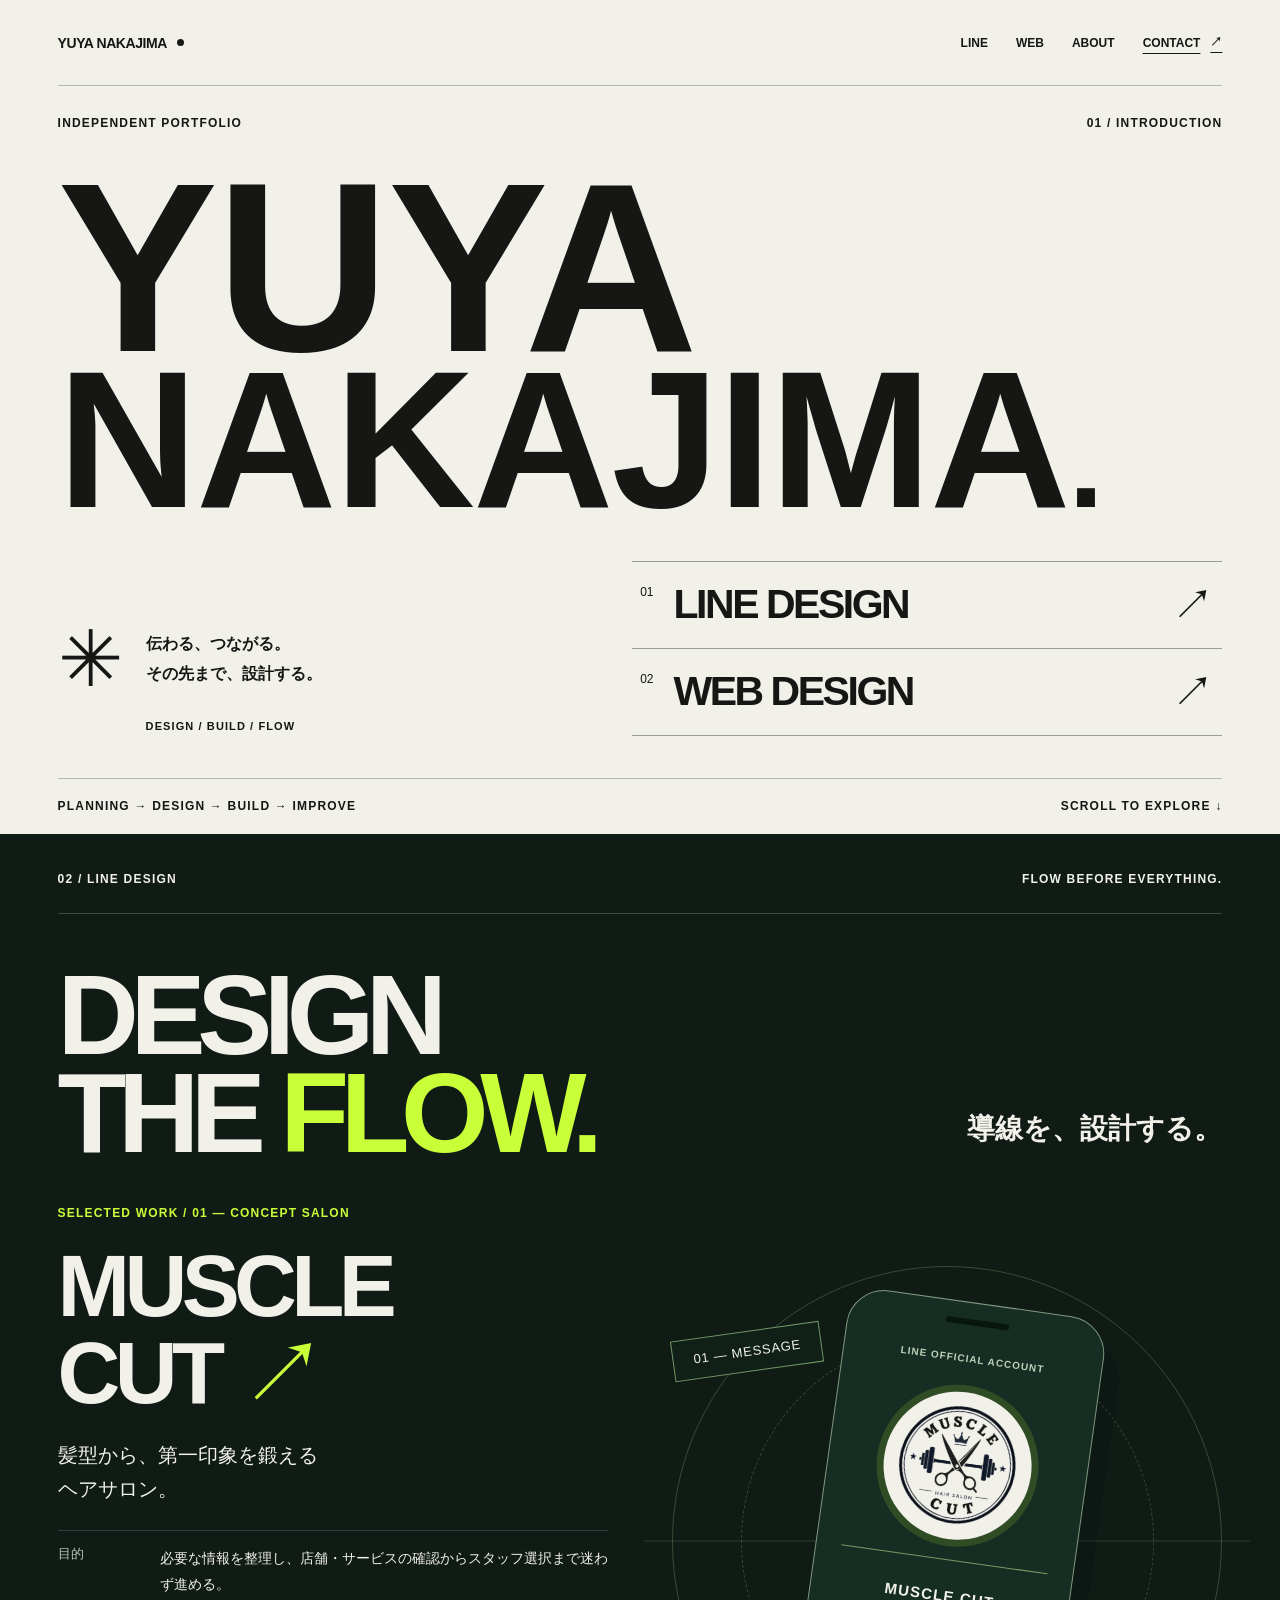
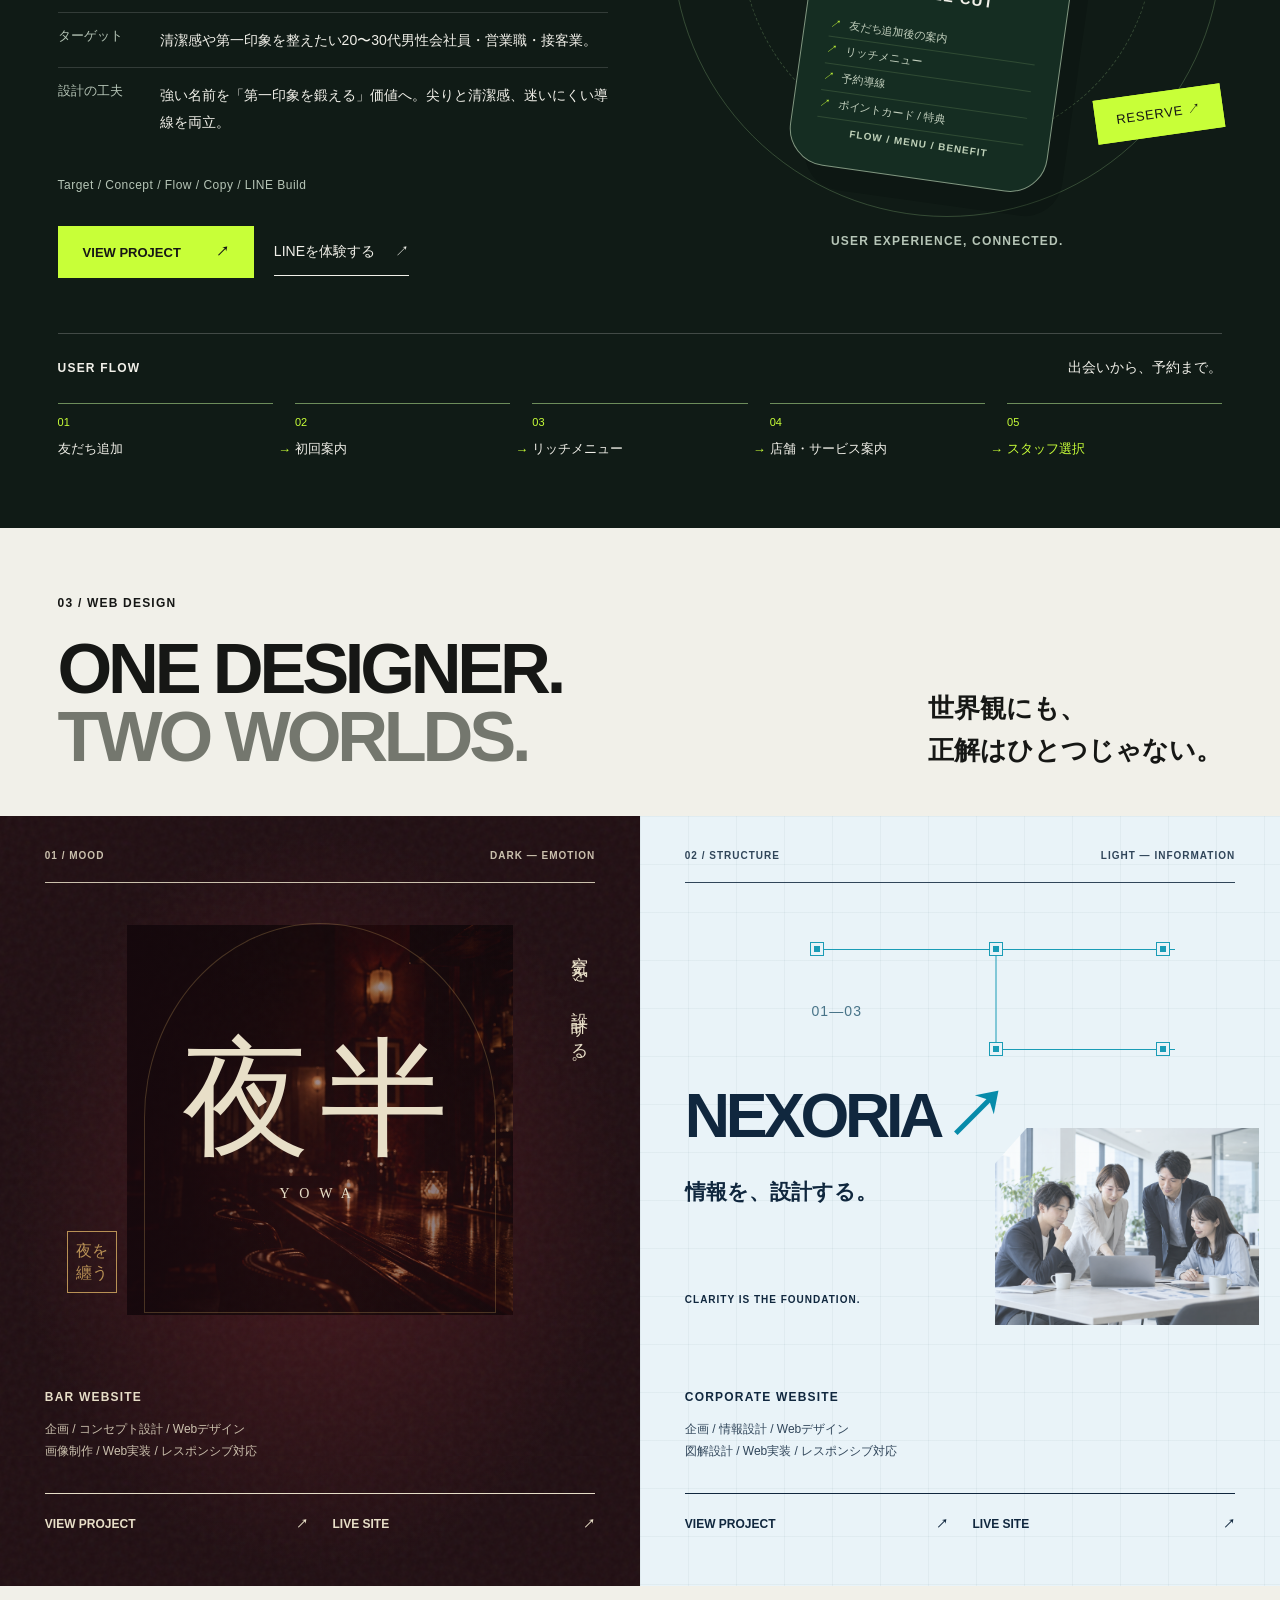
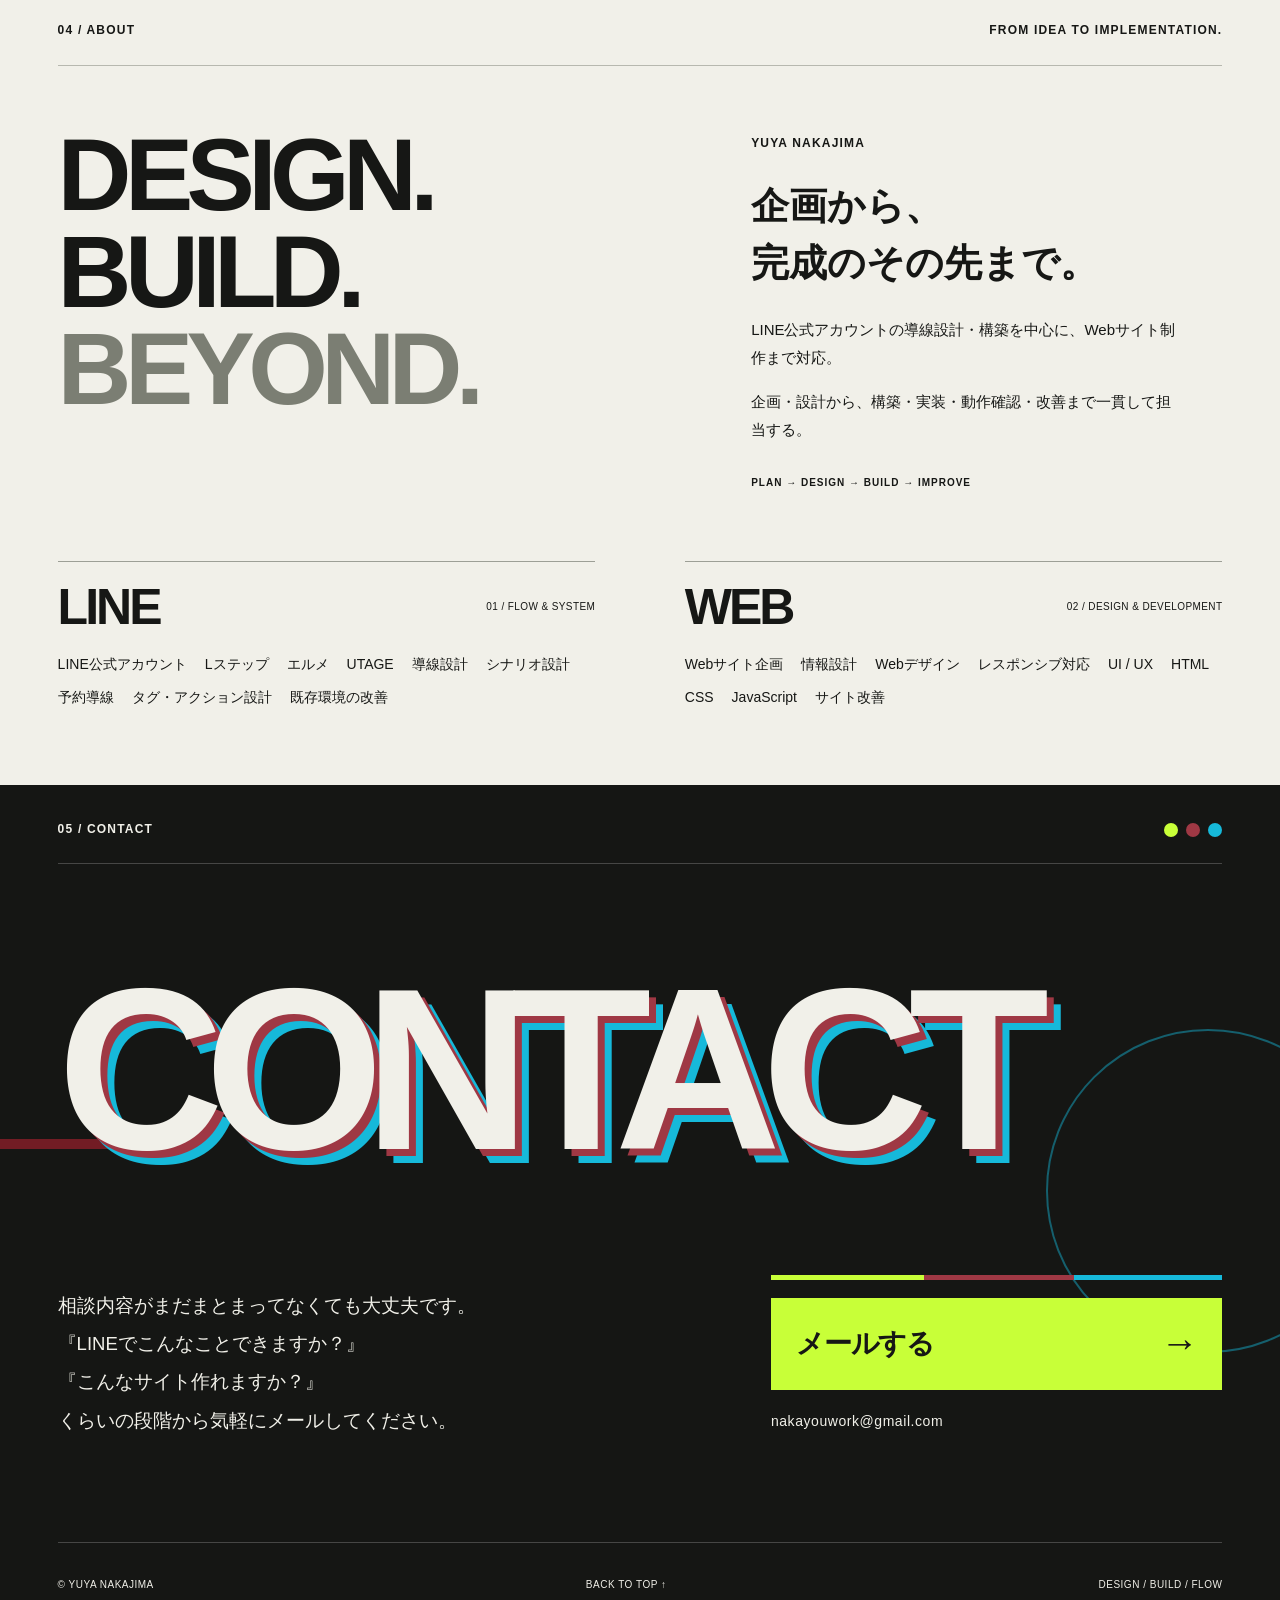
==== index.html @ 3c633210 "Add files via upload Initial portfolio upload" ====
<!doctype html>
<html lang="ja">
<head>
  <meta charset="utf-8">
  <meta name="viewport" content="width=device-width, initial-scale=1">
  <meta name="description" content="YUYA NAKAJIMAのポートフォリオ。LINE公式アカウントの導線設計・構築からWebサイト制作まで。">
  <title>YUYA NAKAJIMA — LINE / WEB DESIGN</title>
  <link rel="icon" href="data:,">
  <link rel="stylesheet" href="styles.css">
  <script src="script.js" defer></script>
</head>
<body>
  <a class="skip-link" href="#main">本文へスキップ</a>
  <header class="site-header">
    <a class="wordmark" href="#top">YUYA NAKAJIMA<span class="brand-dot" aria-hidden="true"></span></a>
    <nav aria-label="メインナビゲーション"><a href="#line">LINE</a><a href="#web">WEB</a><a href="#about">ABOUT</a><a href="#contact">CONTACT <span aria-hidden="true">↗</span></a></nav>
  </header>
  <main id="main">
    <section class="hero" id="top" aria-labelledby="hero-name">
      <div class="eyebrow hero-meta"><span>INDEPENDENT PORTFOLIO</span><span>01 / INTRODUCTION</span></div>
      <h1 id="hero-name"><span>YUYA</span><span>NAKAJIMA<span class="name-period">.</span></span></h1>
      <div class="hero-bottom">
        <div class="hero-statement"><span class="asterisk" aria-hidden="true">✳</span><p>伝わる、つながる。<br>その先まで、設計する。</p><span class="eyebrow">DESIGN / BUILD / FLOW</span></div>
        <div class="hero-entries">
          <a class="entry entry-line" href="#line"><span class="entry-number">01</span><span>LINE DESIGN</span><span class="entry-arrow" aria-hidden="true">↗</span></a>
          <a class="entry entry-web" href="#web"><span class="entry-number">02</span><span>WEB DESIGN</span><span class="entry-arrow" aria-hidden="true">↗</span></a>
        </div>
      </div>
      <div class="hero-foot eyebrow"><span>PLANNING → DESIGN → BUILD → IMPROVE</span><span>SCROLL TO EXPLORE ↓</span></div>
    </section>

    <section class="line-section" id="line" aria-labelledby="line-title">
      <div class="section-label"><span>02 / LINE DESIGN</span><span>FLOW BEFORE EVERYTHING.</span></div>
      <div class="line-heading"><h2 id="line-title">DESIGN<br>THE <em>FLOW.</em></h2><p>導線を、設計する。</p></div>
      <div class="line-project">
        <div class="muscle-copy">
          <p class="eyebrow lime">SELECTED WORK / 01 — CONCEPT SALON</p>
          <h3>MUSCLE<br>CUT<span class="lime">↗</span></h3>
          <p class="project-lead">髪型から、第一印象を鍛える<br>ヘアサロン。</p>
          <dl class="project-facts">
            <div><dt>目的</dt><dd>必要な情報を整理し、店舗・サービスの確認からスタッフ選択まで迷わず進める。</dd></div>
            <div><dt>ターゲット</dt><dd>清潔感や第一印象を整えたい20〜30代男性会社員・営業職・接客業。</dd></div>
            <div><dt>設計の工夫</dt><dd>強い名前を「第一印象を鍛える」価値へ。尖りと清潔感、迷いにくい導線を両立。</dd></div>
          </dl>
          <p class="role-line">Target / Concept / Flow / Copy / LINE Build</p>
          <div class="actions"><a class="button button-lime" href="works/muscle-cut.html">VIEW PROJECT <span aria-hidden="true">↗</span></a><a class="text-link" href="https://line.me/R/ti/p/%40281okmco" target="_blank" rel="noopener noreferrer">LINEを体験する <span aria-hidden="true">↗</span><span class="sr-only">（新しいタブ）</span></a></div>
        </div>
        <div class="flow-stage">
          <div class="orbit orbit-one" aria-hidden="true"></div><div class="orbit orbit-two" aria-hidden="true"></div>
          <span class="stage-tag tag-message" aria-hidden="true">01 — MESSAGE</span>
          <span class="stage-tag tag-reserve" aria-hidden="true">RESERVE ↗</span>
          <div class="phone-placeholder"><span class="phone-notch" aria-hidden="true"></span><span class="eyebrow">LINE OFFICIAL ACCOUNT</span><span class="phone-logo"><img src="images/muscle-cut-logo.png" alt="MUSCLE CUT Hair Salon"></span><span class="phone-rule"></span><p>MUSCLE CUT</p><ul class="phone-feature-list"><li>友だち追加後の案内</li><li>リッチメニュー</li><li>予約導線</li><li>ポイントカード / 特典</li></ul><span class="phone-bottom eyebrow">FLOW / MENU / BENEFIT</span></div>
          <span class="stage-caption eyebrow">USER EXPERIENCE, CONNECTED.</span>
        </div>
      </div>
      <div class="flow-header"><span class="eyebrow">USER FLOW</span><span>出会いから、予約まで。</span></div>
      <ol class="user-flow"><li><span>01</span>友だち追加</li><li><span>02</span>初回案内</li><li><span>03</span>リッチメニュー</li><li><span>04</span>店舗・サービス案内</li><li><span>05</span>スタッフ選択</li></ol>
    </section>

    <section class="web-section" id="web" aria-labelledby="web-title">
      <div class="web-heading"><div><span class="eyebrow">03 / WEB DESIGN</span><h2 id="web-title">ONE DESIGNER.<br><span>TWO WORLDS.</span></h2></div><p>世界観にも、<br>正解はひとつじゃない。</p></div>
      <div class="worlds">
        <article class="world world-yowa">
          <div class="world-meta eyebrow"><span>01 / MOOD</span><span>DARK — EMOTION</span></div>
          <div class="yowa-art"><img class="world-image" src="images/yowa/01_hero_yowa.png" alt=""><span class="yowa-frame" aria-hidden="true"></span><p class="vertical-copy">空気を、設計する。</p><h3>夜半<span>YOWA</span></h3><span class="yowa-seal" aria-hidden="true">夜を<br>纏う</span></div>
          <div class="world-description"><p class="eyebrow">BAR WEBSITE</p><p class="world-role">企画 / コンセプト設計 / Webデザイン<br>画像制作 / Web実装 / レスポンシブ対応</p></div>
          <div class="world-actions"><a href="works/yowa.html">VIEW PROJECT <span aria-hidden="true">↗</span></a><a href="https://nakayouwork-ctrl.github.io/yowa-bar-sample/" target="_blank" rel="noopener noreferrer">LIVE SITE <span aria-hidden="true">↗</span><span class="sr-only">（新しいタブ）</span></a></div>
        </article>
        <article class="world world-nexoria">
          <div class="world-meta eyebrow"><span>02 / STRUCTURE</span><span>LIGHT — INFORMATION</span></div>
          <div class="nexoria-art"><img class="world-image" src="images/nexoria/team_meeting_nexoria.png" alt=""><div class="node-system" aria-hidden="true"><span class="node n1"></span><span class="node n2"></span><span class="node n3"></span><span class="node n4"></span><span class="node n5"></span><span class="node-line l1"></span><span class="node-line l2"></span><span class="node-line l3"></span><span class="node-number">01—03</span></div><h3>NEXORIA<span class="nexoria-mark" aria-hidden="true">↗</span></h3><p>情報を、設計する。</p><span class="eyebrow nexoria-caption">CLARITY IS THE FOUNDATION.</span></div>
          <div class="world-description"><p class="eyebrow">CORPORATE WEBSITE</p><p class="world-role">企画 / 情報設計 / Webデザイン<br>図解設計 / Web実装 / レスポンシブ対応</p></div>
          <div class="world-actions"><a href="works/nexoria.html">VIEW PROJECT <span aria-hidden="true">↗</span></a><a href="https://nakayouwork-ctrl.github.io/nexoria-corporate-sample/" target="_blank" rel="noopener noreferrer">LIVE SITE <span aria-hidden="true">↗</span><span class="sr-only">（新しいタブ）</span></a></div>
        </article>
      </div>
    </section>

    <section class="about-section" id="about" aria-labelledby="about-title">
      <div class="section-label"><span>04 / ABOUT</span><span>FROM IDEA TO IMPLEMENTATION.</span></div>
      <div class="about-intro"><h2 id="about-title">DESIGN.<br>BUILD.<br><span>BEYOND.</span></h2><div class="about-copy"><p class="eyebrow">YUYA NAKAJIMA</p><p class="about-lead">企画から、<br>完成のその先まで。</p><p>LINE公式アカウントの導線設計・構築を中心に、Webサイト制作まで対応。</p><p>企画・設計から、構築・実装・動作確認・改善まで一貫して担当する。</p><p class="eyebrow about-process">PLAN → DESIGN → BUILD → IMPROVE</p></div></div>
      <div class="skills"><div><h3>LINE<span>01 / FLOW & SYSTEM</span></h3><ul><li>LINE公式アカウント</li><li>Lステップ</li><li>エルメ</li><li>UTAGE</li><li>導線設計</li><li>シナリオ設計</li><li>予約導線</li><li>タグ・アクション設計</li><li>既存環境の改善</li></ul></div><div><h3>WEB<span>02 / DESIGN & DEVELOPMENT</span></h3><ul><li>Webサイト企画</li><li>情報設計</li><li>Webデザイン</li><li>レスポンシブ対応</li><li>UI / UX</li><li>HTML</li><li>CSS</li><li>JavaScript</li><li>サイト改善</li></ul></div></div>
    </section>

    <section class="contact-section" id="contact" aria-labelledby="contact-title"><div class="section-label"><span>05 / CONTACT</span><span class="color-dots" aria-hidden="true"><i></i><i></i><i></i></span></div><h2 id="contact-title">CONTACT</h2><div class="contact-bottom"><p class="contact-copy">相談内容がまだまとまってなくても大丈夫です。<br>『LINEでこんなことできますか？』<br>『こんなサイト作れますか？』<br>くらいの段階から気軽にメールしてください。</p><div class="contact-action"><a class="contact-mail-cta" href="mailto:nakayouwork@gmail.com">メールする <span aria-hidden="true">→</span></a><a class="contact-address" href="mailto:nakayouwork@gmail.com">nakayouwork@gmail.com</a></div></div><footer><span>© YUYA NAKAJIMA</span><a href="#top">BACK TO TOP ↑</a><span>DESIGN / BUILD / FLOW</span></footer></section>
  </main>
</body>
</html>
---- styles.css ----
@charset "UTF-8";
:root{--paper:#f1f0e9;--ink:#161715;--lime:#c8ff38;--green:#143d32;--navy:#10273e;--cyan:#16b9da;--ivory:#e8dfc8;--red:#721c24;--amber:#b89155;--pad:clamp(22px,4.5vw,80px);--sans:Arial,"Helvetica Neue","Yu Gothic",Meiryo,sans-serif;--mincho:"Yu Mincho","Hiragino Mincho ProN",Georgia,serif}
*{box-sizing:border-box}html{scroll-behavior:smooth;scroll-padding-top:100px}body{margin:0;background:var(--paper);color:var(--ink);font-family:var(--sans);-webkit-font-smoothing:antialiased}a{color:inherit;text-decoration:none}button{font:inherit}p{line-height:1.9;margin:0 0 1em}h1,h2,h3{margin:0;line-height:1}ul,ol{margin:0;padding:0}::selection{color:var(--ink);background:var(--lime)}:focus-visible{outline:3px solid currentColor;outline-offset:6px}a{touch-action:manipulation}a:hover .entry-arrow{transform:translate(4px,-4px)}.sr-only{position:absolute;width:1px;height:1px;padding:0;margin:-1px;overflow:hidden;clip:rect(0,0,0,0);white-space:nowrap;border:0}.skip-link{position:fixed;left:16px;top:-100px;padding:14px;background:var(--lime);color:var(--ink);z-index:100}.skip-link:focus{top:10px}.eyebrow,.section-label{font-size:12px;font-weight:600;letter-spacing:.1em;line-height:1.6}.site-header{position:relative;z-index:10;display:flex;justify-content:space-between;align-items:center;margin:0 var(--pad);min-height:86px;border-bottom:1px solid #b7b8af;gap:20px}.wordmark{font-size:14px;font-weight:800;letter-spacing:-.03em;display:flex;align-items:center;min-height:44px;gap:10px}.brand-dot{width:7px;height:7px;background:var(--ink);border-radius:50%}.site-header nav{display:flex;gap:28px;align-items:center}.site-header nav a{display:flex;align-items:center;min-height:44px;font-size:12px;font-weight:700;gap:10px}.site-header nav a:hover,.site-header nav a[aria-current]{text-decoration:underline;text-underline-offset:6px}.hero{padding:28px var(--pad) 0}.hero-meta{display:flex;justify-content:space-between}.hero h1{font-weight:900;letter-spacing:-.083em;line-height:.79;margin:40px 0 44px}.hero h1>span:first-child{display:block;font-size:clamp(112px,18.8vw,300px)}.hero h1>span:last-child{display:block;font-size:clamp(64px,15.2vw,250px)}.name-period{font-size:.65em}.hero-bottom{display:grid;grid-template-columns:1fr 1.25fr;gap:8vw;align-items:end;margin-bottom:42px}.hero-statement{display:grid;grid-template-columns:68px 1fr;column-gap:20px;align-items:center}.asterisk{font-family:Arial,sans-serif;font-size:78px;line-height:1}.hero-statement p{font-size:16px;font-weight:600;margin:0}.hero-statement>.eyebrow{grid-column:2;margin-top:20px;font-size:11px}.entry{border-top:1px solid #999d94;display:flex;gap:20px;align-items:center;padding:15px 8px;transition:background .3s,color .3s}.entry:last-child{border-bottom:1px solid #999d94}.entry>span:nth-child(2){font-weight:800;font-size:clamp(22px,3.2vw,50px);letter-spacing:-.06em}.entry-number{font-size:12px;align-self:start;padding-top:8px}.entry-arrow{margin-left:auto;font-size:42px;transition:transform .3s}.entry-line:hover,.entry-line:focus-visible{background:var(--lime)}.entry-web:hover,.entry-web:focus-visible{color:var(--paper);background:linear-gradient(110deg,#691b27,#102c4c)}.hero-foot{display:flex;justify-content:space-between;border-top:1px solid #b7b8af;padding:18px 0}.section-label{display:flex;align-items:center;justify-content:space-between;gap:20px;padding-bottom:24px;border-bottom:1px solid #ffffff35}.line-section{background:#101b16;color:var(--paper);padding:36px var(--pad) 70px;overflow:hidden}.line-heading{display:flex;align-items:end;justify-content:space-between;margin:52px 0 42px}.line-heading h2{font-size:clamp(62px,8.8vw,150px);letter-spacing:-.075em;line-height:.87;font-weight:900}.line-heading em{font-style:normal;color:var(--lime)}.line-heading>p{font-size:clamp(19px,2.2vw,34px);font-weight:600;margin:0 0 7px}.line-project{display:grid;grid-template-columns:1fr 1fr;gap:5vw;align-items:center;padding-bottom:55px}.lime{color:var(--lime)}.muscle-copy h3{font-size:clamp(58px,6.8vw,110px);letter-spacing:-.065em;margin:18px 0 22px;font-weight:900}.muscle-copy h3>span{font-weight:400;margin-left:20px}.project-lead{font-size:20px;line-height:1.7}.project-facts{margin:24px 0}.project-facts>div{display:grid;grid-template-columns:90px 1fr;gap:12px;border-top:1px solid #ffffff25;padding:14px 0}.project-facts dt{font-size:13px;color:#b6c5b7}.project-facts dd{margin:0;font-size:14px;line-height:1.9}.role-line{font-size:12px;letter-spacing:.04em;color:#b6c5b7}.actions{display:flex;align-items:center;flex-wrap:wrap;gap:20px;margin-top:30px}.button{display:inline-flex;min-height:52px;padding:16px 24px;align-items:center;justify-content:space-between;gap:35px;font-size:13px;font-weight:700;border:1px solid currentColor;transition:background .25s,color .25s}.button-lime{background:var(--lime);color:var(--ink);border-color:var(--lime)}.button-lime:hover{background:var(--paper);border-color:var(--paper)}.text-link{display:inline-flex;align-items:center;gap:20px;min-height:48px;font-size:14px;border-bottom:1px solid currentColor}.flow-stage{position:relative;min-height:620px;display:grid;place-items:center;isolation:isolate}.orbit{position:absolute;width:100%;aspect-ratio:1;border:1px solid #749a6760;border-radius:50%;z-index:-1}.orbit-two{width:75%;border-style:dashed}.flow-stage:before{content:"";position:absolute;inset:15% -5%;background:linear-gradient(90deg,transparent 49.8%,#749a6750 50%,transparent 50.2%),linear-gradient(transparent 49.8%,#749a6750 50%,transparent 50.2%);z-index:-1}.phone-placeholder{width:260px;height:480px;border:1px solid #819781;border-radius:38px;background:#152d22;padding:48px 25px 26px;transform:rotate(8deg);box-shadow:18px 22px 0 #060d0940;position:relative;display:flex;align-items:center;flex-direction:column;text-align:center}.phone-notch{position:absolute;top:16px;width:64px;height:6px;background:#07170f;border-radius:8px}.phone-placeholder>.eyebrow{font-size:10px;color:#bed0b8}.phone-placeholder strong{font-size:90px;color:var(--lime);letter-spacing:-.08em;margin:36px 0 5px;line-height:1}.phone-placeholder strong span{font-size:35px;vertical-align:top;letter-spacing:-.2em}.phone-rule{height:1px;background:#779a65;width:100%;margin:22px 0}.phone-placeholder p{font-size:15px;letter-spacing:.08em;font-weight:700}.placeholder-note{font-size:13px;line-height:1.8;color:#c4d1bf}.phone-bottom{margin-top:auto}.stage-tag{position:absolute;border:1px solid #719464;background:#102018;font-size:13px;padding:12px 20px;letter-spacing:.06em;z-index:1}.tag-message{left:0;top:100px;transform:rotate(-8deg)}.tag-reserve{right:0;bottom:115px;background:var(--lime);color:var(--ink);border-color:var(--lime);transform:rotate(-8deg)}.stage-caption{position:absolute;bottom:0;color:#b6c5b7}.flow-header{border-top:1px solid #ffffff35;display:flex;justify-content:space-between;padding-top:25px;gap:20px;margin-bottom:24px}.flow-header>span:last-child{font-size:14px}.user-flow{display:grid;grid-template-columns:repeat(7,1fr);list-style:none;gap:22px}.user-flow li{position:relative;font-size:13px;border-top:1px solid #6d8d5b;padding-top:12px}.user-flow li>span{display:block;color:var(--lime);font-size:11px;margin-bottom:12px}.user-flow li:not(:last-child):after{content:"→";position:absolute;right:-18px;top:38px;color:var(--lime)}.user-flow li:last-child{color:var(--lime)}.web-heading{display:flex;justify-content:space-between;align-items:end;gap:30px;padding:65px var(--pad) 45px}.web-heading h2{font-size:clamp(38px,5.5vw,90px);letter-spacing:-.06em;margin-top:22px;line-height:.97}.web-heading h2 span{color:#74776e}.web-heading>p{font-size:clamp(18px,2vw,28px);font-weight:600;margin:0;line-height:1.65}.worlds{display:flex;min-height:770px}.world{flex:1 1 50%;min-width:0;padding:32px clamp(24px,3.5vw,65px);display:flex;flex-direction:column;overflow:hidden;position:relative;transition:flex-basis .65s cubic-bezier(.2,.7,.2,1),background-color .65s}.world-meta{display:flex;justify-content:space-between;gap:16px;font-size:10px;border-bottom:1px solid currentColor;padding-bottom:18px;opacity:.85}.world-yowa{background:#200e12;color:var(--ivory);background-image:radial-gradient(ellipse at 50% 50%,#76232a70,transparent 68%)}.world-yowa:before{content:"";position:absolute;inset:0;pointer-events:none;opacity:.1;background-image:url("data:image/svg+xml,%3Csvg viewBox='0 0 140 140' xmlns='http://www.w3.org/2000/svg'%3E%3Cfilter id='n'%3E%3CfeTurbulence type='fractalNoise' baseFrequency='.7' numOctaves='3' stitchTiles='stitch'/%3E%3C/filter%3E%3Cpath fill='%23fff' filter='url(%23n)' opacity='.5' d='M0 0h140v140H0z'/%3E%3C/svg%3E")}.yowa-art{height:470px;position:relative;display:flex;align-items:center;justify-content:center;font-family:var(--mincho)}.yowa-frame{position:absolute;inset:40px 18%;border:1px solid #b891554f;border-radius:50% 50% 0 0}.yowa-art h3{font-size:clamp(88px,10vw,155px);font-weight:400;letter-spacing:.08em;z-index:1}.yowa-art h3>span{display:block;text-align:center;font-family:Georgia,serif;font-size:14px;letter-spacing:.7em;margin-top:24px}.vertical-copy{writing-mode:vertical-rl;position:absolute;right:0;top:60px;letter-spacing:.28em;font-size:17px}.yowa-seal{position:absolute;bottom:60px;left:4%;border:1px solid var(--amber);color:var(--amber);padding:8px;font-size:16px;line-height:1.4}.world-description{margin-top:auto}.world-role{font-size:12px;line-height:1.8;opacity:.85;min-height:44px}.world-actions{display:flex;border-top:1px solid currentColor;gap:25px;margin-top:18px}.world-actions a{min-height:60px;display:flex;justify-content:space-between;align-items:center;gap:18px;font-size:12px;font-weight:600;flex:1;z-index:1}.world-actions a:hover{text-decoration:underline;text-underline-offset:5px}.world-nexoria{background-color:#e9f3f8;color:var(--navy);background-image:linear-gradient(#16354a0b 1px,transparent 1px),linear-gradient(90deg,#16354a0b 1px,transparent 1px);background-size:48px 48px}.nexoria-art{height:470px;display:flex;flex-direction:column;justify-content:center;position:relative}.nexoria-art h3{font-size:clamp(36px,4.9vw,86px);letter-spacing:-.07em;position:relative;margin-top:80px}.nexoria-mark{color:#078baa;display:inline-block;margin-left:4px}.nexoria-art>p{font-size:21px;font-weight:600;margin-top:25px}.nexoria-caption{position:absolute;bottom:45px;font-size:10px}.node-system{position:absolute;top:40px;right:12%;width:65%;height:160px}.node{position:absolute;width:12px;height:12px;background:#1a9cb6;border:3px solid #e9f3f8;outline:1px solid #1a9cb6;z-index:1}.n1{left:0;top:20px}.n2{left:50%;top:20px}.n3{left:50%;top:120px}.n4{right:0;top:120px}.n5{right:0;top:20px}.node-line{height:1px;position:absolute;background:#1a9cb6;transform-origin:left center}.l1{left:6px;top:26px;width:100%}.l2{left:calc(50% + 6px);top:26px;width:100px;transform:rotate(90deg)}.l3{left:calc(50% + 6px);top:126px;width:50%}.node-number{position:absolute;left:0;top:80px;font-size:14px;letter-spacing:.08em;color:#477388}.about-section{padding:35px var(--pad) 75px}.about-section>.section-label{border-color:#b7b8af}.about-intro{display:grid;grid-template-columns:1.2fr 1fr;gap:10vw;margin:60px 0}.about-intro h2{font-size:clamp(55px,8vw,130px);letter-spacing:-.065em;line-height:.95}.about-intro h2 span{color:#7b7e73}.about-copy{padding-top:8px;max-width:430px}.about-lead{font-size:clamp(25px,3vw,40px);font-weight:600;line-height:1.5;margin:24px 0}.about-copy>p:not(.about-lead):not(.eyebrow){font-size:15px}.about-process{font-size:10px;margin-top:30px}.skills{display:grid;grid-template-columns:1fr 1fr;gap:7vw}.skills h3{font-size:50px;letter-spacing:-.06em;display:flex;align-items:center;justify-content:space-between;padding:20px 0;border-top:1px solid #9d9f96;gap:15px}.skills h3 span{font-size:10px;letter-spacing:.04em;font-weight:500}.skills ul{display:flex;flex-wrap:wrap;gap:8px 18px;list-style:none}.skills li{font-size:14px;line-height:1.8}.contact-section{background:#151614;color:var(--paper);padding:35px var(--pad) 0}.color-dots{display:flex;gap:8px}.color-dots i{width:14px;height:14px;border-radius:50%;background:var(--lime)}.color-dots i:nth-child(2){background:#9f3844}.color-dots i:nth-child(3){background:var(--cyan)}.contact-section h2{font-size:clamp(45px,10.5vw,175px);letter-spacing:-.065em;line-height:.9;margin:60px 0 50px}.contact-period{color:var(--lime)}.contact-bottom{display:flex;justify-content:space-between;gap:25px;padding-bottom:60px;align-items:start}.contact-bottom>p{font-size:19px}.contact-pending{border-bottom:1px solid #73776c;padding:0 0 20px;min-width:32%}.contact-pending>span{font-size:18px}.contact-pending p{font-size:13px;color:#b4b7ad;margin:12px 0 0}footer{border-top:1px solid #ffffff35;padding:20px 0;display:flex;align-items:center;justify-content:space-between;gap:20px;font-size:10px;letter-spacing:.05em}footer a{min-height:44px;display:inline-flex;align-items:center}
.phone-logo{width:148px;aspect-ratio:1;border-radius:50%;background:var(--paper);display:grid;place-items:center;margin:25px 0 2px;padding:13px;box-shadow:0 0 0 7px #c8ff3826}.phone-logo img{display:block;width:100%;height:100%;object-fit:contain}.phone-placeholder>.phone-logo+.phone-rule{margin-top:18px}
/* Case studies share spacing, while each project retains its own visual language. */
.detail{--detail-line:#ffffff30}.detail .site-header{border-color:var(--detail-line)}.detail .brand-dot{background:currentColor}.detail-line{background:#101b16;color:var(--paper)}.detail-yowa{background:#1e0e12;color:var(--ivory);--detail-line:#b8915550}.detail-nexoria{background:#f4f9fc;color:var(--navy);--detail-line:#17374e30}.case-hero{padding:38px var(--pad) 70px;position:relative;overflow:hidden;border-bottom:1px solid var(--detail-line)}.case-hero .eyebrow{display:flex;justify-content:space-between;gap:20px}.case-hero h1{font-size:clamp(58px,12.3vw,195px);letter-spacing:-.075em;margin:65px 0 30px;font-weight:900}.case-hero .case-tagline{font-size:clamp(21px,3vw,40px);font-weight:600;line-height:1.6}.case-hero .case-subtitle{font-size:14px}.case-content{padding:0 var(--pad)}.case-row{display:grid;grid-template-columns:1fr 2fr;gap:8vw;padding:55px 0;border-bottom:1px solid var(--detail-line)}.case-row>h2,.case-block>h2{font-size:14px;letter-spacing:.07em;line-height:1.6;font-weight:500;overflow-wrap:anywhere}.case-row>h2>span,.case-block>h2>span{display:block;font-size:11px;opacity:.7;margin-bottom:10px}.case-row p{font-size:17px;max-width:780px;margin-bottom:0}.case-row p+p{margin-top:18px}.case-block{padding:55px 0;border-bottom:1px solid var(--detail-line)}.case-block>h2{margin-bottom:30px}.case-block .user-flow{margin-top:32px}.screen-stories{display:grid;grid-template-columns:1fr 1fr;gap:50px}.screen-story{display:grid;grid-template-columns:140px 1fr;gap:25px;align-items:center;min-width:0}.screen-story:last-child{grid-column:1/-1;max-width:650px}.screen-story h3{font-size:18px;line-height:1.4;overflow-wrap:anywhere;margin-bottom:16px}.screen-story p{font-size:14px;margin:0}.screen-story .eyebrow{color:var(--lime);margin-bottom:12px}.media-placeholder{border:1px solid var(--detail-line);min-height:300px;display:flex;flex-direction:column;justify-content:center;align-items:center;gap:20px;text-align:center;padding:28px;background:linear-gradient(135deg,transparent 49.9%,var(--detail-line) 50%,transparent 50.1%);position:relative}.media-placeholder>span{font-size:12px;letter-spacing:.07em;line-height:1.7}.media-placeholder>strong{font-weight:400;font-size:clamp(26px,4vw,64px);letter-spacing:-.04em}.media-placeholder.phone{min-height:270px;border-radius:20px;padding:15px;background-color:#153025}.media-placeholder.phone>strong{color:var(--lime);font-size:40px}.media-placeholder.phone>span{font-size:11px}.case-role{font-size:15px!important;line-height:2.3}.case-end{padding:65px var(--pad);display:flex;align-items:center;justify-content:space-between;gap:30px}.case-end>.text-link{font-size:12px}.detail footer{margin:0 var(--pad);border-color:var(--detail-line)}.detail-yowa .case-hero{min-height:600px;background:radial-gradient(ellipse at 65% 55%,#70232a80,transparent 55%)}.detail-yowa .case-hero h1{font-family:var(--mincho);font-weight:400;letter-spacing:.14em;line-height:1.1}.detail-yowa .case-hero h1 small{font-family:Georgia,serif;font-size:20px;letter-spacing:.5em;margin-left:30px}.detail-yowa .case-tagline{font-family:var(--mincho);font-weight:400;letter-spacing:.18em}.detail-yowa .case-row p{font-family:var(--mincho);line-height:2.2}.detail-yowa .case-row{padding:65px 0}.detail-yowa .button{color:var(--ivory);border-color:var(--amber)}.detail-yowa .button:hover{background:var(--red)}.palette{display:flex;gap:12px;flex-wrap:wrap;margin-top:28px}.palette span{border-bottom:7px solid var(--swatch);padding:0 15px 12px 0;font-size:12px}.gallery-layout{display:grid;grid-template-columns:1.3fr 1fr;gap:35px;align-items:start}.gallery-layout>.media-placeholder:last-child{margin-top:80px;min-height:360px}.detail-nexoria .case-hero{background-image:linear-gradient(#16354a0b 1px,transparent 1px),linear-gradient(90deg,#16354a0b 1px,transparent 1px);background-size:60px 60px}.detail-nexoria .case-hero h1:after{content:"↗";color:#078baa;margin-left:12px;font-weight:400}.detail-nexoria .case-hero h1{font-size:clamp(45px,10.8vw,180px)}.detail-nexoria .case-row>h2>span,.detail-nexoria .case-block>h2>span{color:#097d9b;font-size:20px;opacity:1}.detail-nexoria .button{background:var(--navy);color:#fff}.detail-nexoria .button:hover{background:#0d6178}.architecture{display:flex;flex-wrap:wrap;align-items:center;gap:14px;margin-top:28px}.architecture>span{border:1px solid var(--detail-line);padding:14px;font-size:14px}.architecture>i{font-style:normal;color:#087c95}.media-pair{display:grid;grid-template-columns:1.4fr 1fr;gap:30px}.media-pair h3{font-size:14px;margin-bottom:20px}.media-pair .media-placeholder{min-height:330px}.responsive-frames{display:flex;align-items:end;gap:25px;margin-top:25px}.responsive-frames span{border:1px solid var(--detail-line);font-size:12px;display:flex;align-items:center;justify-content:center;height:110px;flex:2}.responsive-frames span:last-child{height:150px;flex:1}.detail-nexoria .case-block>p{max-width:780px}
.muscle-hero-main{display:grid;grid-template-columns:minmax(0,1fr) clamp(230px,25vw,370px);gap:clamp(35px,7vw,110px);align-items:center}.muscle-hero-main .case-tagline{margin-bottom:12px}.muscle-hero-logo{aspect-ratio:1;background:var(--paper);border-radius:24px;padding:clamp(20px,3vw,42px);display:grid;place-items:center;transform:rotate(3deg);box-shadow:18px 18px 0 var(--lime)}.muscle-hero-logo img{display:block;width:100%;height:100%;object-fit:contain}
@media(hover:hover) and (min-width:701px){.worlds:has(.world-yowa:hover) .world-yowa{flex-basis:60%;background-color:#16080d}.worlds:has(.world-yowa:hover) .world-nexoria{flex-basis:40%}.worlds:has(.world-nexoria:hover) .world-nexoria{flex-basis:60%;background-color:#fff}.worlds:has(.world-nexoria:hover) .world-yowa{flex-basis:40%}}
@media(min-width:701px){.worlds:has(.world-yowa:focus-within) .world-yowa{flex-basis:60%}.worlds:has(.world-yowa:focus-within) .world-nexoria{flex-basis:40%}.worlds:has(.world-nexoria:focus-within) .world-nexoria{flex-basis:60%}.worlds:has(.world-nexoria:focus-within) .world-yowa{flex-basis:40%}}
@media(max-width:1000px){.site-header nav{gap:20px}.hero-bottom{gap:4vw}.hero-statement{grid-template-columns:45px 1fr;column-gap:16px}.asterisk{font-size:58px}.flow-stage{min-height:560px}.phone-placeholder{width:220px;height:420px;padding:42px 20px 22px}.phone-placeholder strong{font-size:75px;margin-top:30px}.tag-message{top:80px;padding:10px;font-size:10px}.tag-reserve{bottom:85px;padding:10px;font-size:11px}.line-project{gap:4vw}.project-facts>div{grid-template-columns:75px 1fr}.user-flow{gap:18px}.user-flow li{font-size:11px}.user-flow li:not(:last-child):after{right:-15px}.world{padding:28px 24px}.world-meta{font-size:9px}.world-actions{gap:15px}.world-actions a{font-size:10px;gap:8px}.world-role{font-size:11px}.about-intro{gap:6vw}.screen-stories{gap:35px}.screen-story{grid-template-columns:110px 1fr;gap:20px}.screen-story h3{font-size:16px}.media-placeholder.phone{min-height:240px;padding:10px}}
@media(max-width:700px){html{scroll-padding-top:24px}.site-header{min-height:100px;flex-direction:column;align-items:stretch;justify-content:center;gap:0;padding-top:8px}.wordmark{font-size:13px;min-height:38px}.site-header nav{justify-content:space-between;gap:10px}.site-header nav a{font-size:11px;min-height:44px}.hero{padding-top:22px}.hero-meta{font-size:9px;letter-spacing:.04em}.hero h1{margin:45px 0 35px;line-height:.83}.hero h1>span:first-child{font-size:26vw}.hero h1>span:last-child{font-size:14.5vw}.hero-bottom{grid-template-columns:1fr;gap:32px;margin-bottom:35px}.hero-statement{grid-template-columns:50px 1fr}.hero-statement p{font-size:15px}.hero-statement>.eyebrow{font-size:10px;margin-top:10px}.entry{padding:13px 5px;gap:18px}.entry>span:nth-child(2){font-size:clamp(25px,7vw,42px)}.entry-arrow{font-size:34px}.hero-foot{font-size:8px;letter-spacing:0;gap:10px}.section-label{font-size:9px;letter-spacing:.04em;gap:15px}.section-label>span:last-child{text-align:right}.line-section{padding-top:28px;padding-bottom:45px}.line-heading{display:block;margin:40px 0}.line-heading h2{font-size:clamp(58px,13vw,100px)}.line-heading>p{margin-top:24px;font-size:22px}.line-project{display:flex;flex-direction:column;gap:15px;padding-bottom:35px}.muscle-copy{width:100%}.muscle-copy h3{font-size:clamp(65px,15vw,100px)}.project-lead{font-size:18px}.project-facts>div{grid-template-columns:75px 1fr}.project-facts dd{font-size:14px}.actions{gap:14px}.flow-stage{width:100%;min-height:510px;order:-1;margin-bottom:30px}.phone-placeholder{width:220px;height:410px}.tag-message{top:75px}.tag-reserve{bottom:75px}.flow-header>span:last-child{font-size:12px}.user-flow{grid-template-columns:1fr;gap:0}.user-flow li{display:flex;align-items:center;gap:25px;font-size:15px;padding:15px 0;border-top:1px solid #ffffff25}.user-flow li>span{font-size:12px;margin:0;min-width:25px}.user-flow li:not(:last-child):after{content:"↓";top:auto;bottom:-10px;right:14px;z-index:1;background:#101b16;padding:0 5px}.web-heading{display:block;padding-top:45px;padding-bottom:35px}.web-heading h2{font-size:clamp(33px,8.3vw,58px);margin:20px 0 25px}.web-heading>p{font-size:19px}.worlds{flex-direction:column}.world{padding:28px var(--pad);min-height:670px;flex:auto}.world-meta{font-size:9px}.yowa-art,.nexoria-art{height:410px}.yowa-art h3{font-size:110px}.yowa-frame{inset:30px 15%}.nexoria-art h3{font-size:clamp(36px,9.5vw,62px)}.nexoria-art>p{font-size:22px}.world-role{font-size:12px}.world-actions a{font-size:11px;min-height:60px;gap:12px}.world-actions{gap:25px}.about-section{padding-top:28px;padding-bottom:45px}.about-intro{grid-template-columns:1fr;gap:35px;margin:40px 0}.about-intro h2{font-size:clamp(64px,15vw,106px)}.about-copy{max-width:none}.about-lead{font-size:29px}.skills{grid-template-columns:1fr;gap:35px}.skills h3{font-size:44px}.skills li{font-size:13px}.contact-section{padding-top:28px}.contact-section h2{font-size:clamp(40px,10.1vw,75px);margin:45px 0 30px}.contact-bottom{display:block;padding-bottom:40px}.contact-bottom>p{font-size:17px}.contact-pending{margin-top:30px}.contact-pending>span{font-size:16px}footer{flex-wrap:wrap;font-size:9px;gap:5px 20px;justify-content:space-between}footer>span:last-child{width:100%}.case-hero{padding-top:28px;padding-bottom:45px}.case-hero .eyebrow{font-size:9px}.case-hero h1{font-size:clamp(48px,12vw,85px);margin:45px 0 25px}.case-hero .case-tagline{font-size:22px}.case-row{grid-template-columns:1fr;gap:22px;padding:35px 0}.case-row>h2>span{display:inline;margin-right:15px}.case-row p{font-size:16px}.case-block{padding:35px 0}.screen-stories{grid-template-columns:1fr;gap:40px}.screen-story{grid-template-columns:110px 1fr;gap:18px}.screen-story:last-child{grid-column:auto}.screen-story h3{font-size:15px}.screen-story p{font-size:13px}.case-end{padding-top:40px;padding-bottom:40px;align-items:start;flex-direction:column;gap:20px}.detail-yowa .case-hero{min-height:460px}.detail-yowa .case-hero h1{font-size:80px}.detail-yowa .case-hero h1 small{display:block;font-size:15px;margin:25px 0}.detail-yowa .case-row{padding:40px 0}.gallery-layout,.media-pair{grid-template-columns:1fr;gap:25px}.gallery-layout>.media-placeholder:last-child{margin-top:0;min-height:260px}.media-placeholder{min-height:230px}.detail-nexoria .case-hero h1{font-size:10.4vw}.detail-nexoria .case-row>h2>span{font-size:15px}.media-pair .media-placeholder{min-height:250px}}
@media(max-width:700px){.architecture{flex-direction:column;align-items:stretch;gap:10px}.architecture>i{transform:rotate(90deg);align-self:center}.case-row .media-placeholder{margin-top:25px}.phone-logo{width:140px;margin-top:25px}.muscle-hero-main{grid-template-columns:1fr;gap:38px}.muscle-hero-logo{width:min(72vw,260px);justify-self:end;border-radius:18px;box-shadow:10px 10px 0 var(--lime);padding:22px}.muscle-hero-main h1{margin-bottom:26px}}
@media(max-width:360px){.muscle-copy h3{font-size:56px}.yowa-art h3{font-size:94px}.vertical-copy{font-size:15px}.stage-caption{font-size:10px}.screen-story{grid-template-columns:100px 1fr;gap:15px}}
@media(prefers-reduced-motion:reduce){html{scroll-behavior:auto}*,*:before,*:after{animation:none!important;transition:none!important}}

/* Existing project media: image-led YOWA and structured NEXORIA. */
.world-image{position:absolute;display:block;object-fit:cover}
.yowa-art>.world-image{inset:42px 15% 38px;width:70%;height:calc(100% - 80px);opacity:.5;filter:saturate(.85) contrast(1.08);object-position:center}
.yowa-art:after{content:"";position:absolute;inset:42px 15% 38px;background:linear-gradient(90deg,#16080dcc,transparent 44%,#16080d33);pointer-events:none}
.yowa-art>*:not(.world-image){z-index:1}
.nexoria-art>.world-image{right:-24px;bottom:28px;width:48%;height:42%;object-position:center 45%;filter:saturate(.78);clip-path:polygon(12% 0,100% 0,100% 100%,0 100%,0 18%);opacity:.82}
.nexoria-art h3,.nexoria-art>p,.nexoria-caption,.node-system{z-index:1}

.detail-yowa .case-hero{min-height:600px;background:#16080d;display:grid;align-items:stretch;padding:0}
.case-hero-media{position:absolute;inset:0;width:100%;height:100%;object-fit:cover;object-position:center 52%;display:block}
.detail-yowa .case-hero:after{content:"";position:absolute;inset:0;background:linear-gradient(90deg,#16080de6 0%,#16080d87 38%,#16080d1a 72%),linear-gradient(0deg,#16080da8 0%,transparent 38%);pointer-events:none}
.case-hero-copy{position:relative;z-index:1;padding:38px var(--pad) 70px;display:flex;flex-direction:column;justify-content:center}
.case-media{margin:0;min-width:0;position:relative;overflow:hidden}
.case-media img{display:block;width:100%;height:100%;object-fit:cover}
.case-media figcaption{position:absolute;left:0;bottom:0;background:rgba(9,7,6,.82);color:var(--ivory);padding:12px 16px;font-size:10px;letter-spacing:.12em}
.case-media-wide{height:clamp(320px,52vw,720px)}
.case-media-wide img{object-position:center 52%}
.yowa-gallery{display:grid;grid-template-columns:1.25fr .85fr;grid-template-rows:240px 260px;gap:35px;align-items:start}
.yowa-gallery .gallery-bottles{grid-row:1/3;height:100%}
.yowa-gallery .gallery-cocktail,.yowa-gallery .gallery-entrance{height:100%;margin-top:45px}
.gallery-bottles img{object-position:center}.gallery-cocktail img{object-position:center 58%}.gallery-entrance img{object-position:center 48%}

.nexoria-video,.nexoria-team{height:clamp(290px,33vw,480px);background-color:#d9edf5;position:relative;overflow:hidden}
.nexoria-video{background-image:linear-gradient(#16354a12 1px,transparent 1px),linear-gradient(90deg,#16354a12 1px,transparent 1px);background-size:32px 32px}
.nexoria-video video{display:block;width:100%;height:100%;object-fit:cover;object-position:center 28%}
.nexoria-video>span{position:absolute;left:16px;bottom:14px;background:#f4f9fce8;padding:10px 12px;font-size:10px;letter-spacing:.1em}
.nexoria-team img{object-position:center 42%}
.nexoria-team figcaption{background:rgba(16,39,62,.88);color:#fff}
.service-diagram{list-style:none;display:grid;grid-template-columns:repeat(3,1fr);gap:1px;background:#aacbd8;margin-top:30px;border:1px solid #aacbd8}
.service-diagram li{position:relative;background:#f4f9fc;padding:26px 22px;min-height:175px;display:flex;flex-direction:column}
.service-diagram li:not(:last-child):after{content:"→";position:absolute;right:-16px;top:50%;transform:translateY(-50%);z-index:1;width:31px;height:31px;border-radius:50%;background:var(--cyan);color:#fff;display:grid;place-items:center}
.service-diagram span{color:#078baa;font-size:12px;letter-spacing:.12em}.service-diagram strong{font-size:20px;margin:26px 0 12px}.service-diagram small{font-size:12px;line-height:1.7;color:#496879}
.case-result{display:grid;grid-template-columns:1fr auto 1fr;gap:24px;align-items:center;margin-top:30px;padding:26px;border:1px solid #aacbd8;background:linear-gradient(100deg,#fff 0 48%,#dff3f8 48%)}
.case-result>div{display:flex;flex-direction:column;gap:16px}.case-result>div:last-child{padding-left:18px}.case-result span{font-size:11px;letter-spacing:.14em;color:#4e7182}.case-result strong{font-size:clamp(20px,2.2vw,30px)}.case-result p{font-size:14px!important;margin:0!important}.case-result b{font-size:clamp(30px,4vw,58px);color:#078baa;line-height:1}.case-result>i{width:44px;height:44px;background:var(--navy);color:#fff;border-radius:50%;display:grid;place-items:center;font-style:normal;z-index:1}

@media(max-width:700px){
  .yowa-art>.world-image,.yowa-art:after{inset:30px 10% 28px;width:80%;height:calc(100% - 58px)}
  .nexoria-art>.world-image{right:-10px;bottom:30px;width:55%;height:38%}
  .case-hero-copy{padding:28px var(--pad) 45px}
  .detail-yowa .case-hero{min-height:500px}
  .detail-yowa .case-hero:after{background:linear-gradient(90deg,#16080ddb 0%,#16080d66 68%,#16080d22),linear-gradient(0deg,#16080dc7 0%,transparent 50%)}
  .case-hero-media{object-position:59% center}
  .case-media-wide{height:58vw;min-height:210px}
  .yowa-gallery{grid-template-columns:1.15fr .85fr;grid-template-rows:190px 170px;gap:14px}
  .yowa-gallery .gallery-cocktail,.yowa-gallery .gallery-entrance{margin-top:22px}
  .media-pair{grid-template-columns:1fr;gap:32px}
  .nexoria-video,.nexoria-team{height:62vw;min-height:230px;max-height:360px}
  .service-diagram{grid-template-columns:1fr}
  .service-diagram li{min-height:130px;padding:22px 20px}
  .service-diagram li:not(:last-child):after{content:"↓";right:20px;top:auto;bottom:-16px;transform:none}
  .service-diagram strong{margin:18px 0 8px}
  .case-result{grid-template-columns:1fr;padding:20px;background:linear-gradient(170deg,#fff 0 46%,#dff3f8 46%)}
  .case-result>i{transform:rotate(90deg);justify-self:center}
  .case-result>div:last-child{padding:0}
}
@media(max-width:360px){
  .yowa-gallery{grid-template-columns:1fr;grid-template-rows:220px 180px 180px}
  .yowa-gallery .gallery-bottles{grid-row:auto}
  .yowa-gallery .gallery-cocktail,.yowa-gallery .gallery-entrance{margin-top:0}
}

/* MUSCLE CUT: uncropped original screens, with different rhythms for each journey. */
.detail-line .mc-feature{display:grid;grid-template-columns:minmax(0,1fr) minmax(0,480px);gap:clamp(35px,8vw,120px);align-items:center}
.detail-line .mc-screen{margin:0;min-width:0;width:100%;max-width:480px;justify-self:center}
.detail-line .mc-screen a{display:block;box-shadow:10px 10px 0 #c8ff3826}
.detail-line .mc-screen img{display:block;width:100%;height:auto;object-fit:contain}
.detail-line .mc-screen figcaption{display:flex;justify-content:space-between;gap:12px;margin-top:20px;font-size:11px;line-height:1.6;color:#bdcbbb}
.detail-line .mc-explanation h3{font-size:clamp(23px,2.8vw,40px);line-height:1.5;margin:25px 0}
.detail-line .mc-explanation p{font-size:16px;max-width:520px}
.detail-line .mc-display{font-size:clamp(55px,7vw,112px);font-weight:900;letter-spacing:-.07em;line-height:.95;color:var(--lime)}
.detail-line .mc-menu-list{display:grid;grid-template-columns:1fr 1fr;list-style:none;margin-top:30px;border-top:1px solid #749a6760}
.detail-line .mc-menu-list li{padding:16px 0;border-bottom:1px solid #749a6760;font-size:14px}
.detail-line .mc-reservation>p{max-width:680px}
.detail-line .mc-reservation-screens{display:grid;grid-template-columns:minmax(0,440px) 60px minmax(0,440px);justify-content:center;gap:25px;margin-top:45px;align-items:start}
.detail-line .mc-screen h3{font-size:clamp(18px,2vw,26px);line-height:1.5;margin-bottom:24px}
.detail-line .mc-screen h3>span{display:block;font-size:48px;font-weight:400;color:var(--lime);margin-bottom:12px}
.detail-line .mc-flow-arrow{margin-top:260px;font-size:60px;color:var(--lime)}
.detail-line .mc-benefit .mc-feature{grid-template-columns:minmax(0,480px) minmax(0,1fr)}
.detail-line .mc-benefit{background:radial-gradient(ellipse at 80% 40%,#234b344d,transparent 65%)}
.detail-line .mc-stamp-count{display:block;font-size:clamp(100px,14vw,210px);letter-spacing:-.08em;line-height:1;color:var(--lime)}
.detail-line .mc-stamp-count>span{font-size:20px;letter-spacing:0;margin-left:20px}
.detail-line .mc-retention{display:flex;align-items:center;gap:16px;margin-top:35px;border-top:1px solid #749a6760;padding-top:25px;font-size:14px}
.detail-line .mc-retention i{color:var(--lime);font-style:normal}
@media(max-width:900px){.detail-line .mc-feature,.detail-line .mc-benefit .mc-feature{grid-template-columns:1fr}.detail-line .mc-benefit .mc-explanation{grid-row:1}.detail-line .mc-reservation-screens{gap:18px;grid-template-columns:minmax(0,1fr) 32px minmax(0,1fr)}.detail-line .mc-flow-arrow{font-size:32px}.detail-line .mc-explanation p{max-width:680px}}
@media(max-width:700px){.detail-line .mc-reservation-screens{grid-template-columns:1fr;gap:30px}.detail-line .mc-flow-arrow{margin:0;justify-self:center;transform:rotate(90deg)}.detail-line .mc-screen a{box-shadow:5px 5px 0 #c8ff3826}.detail-line .mc-screen figcaption{font-size:10px}.detail-line .mc-feature{gap:30px}}

/* Formal contact: simple information, expressed with the site's three accent colors. */
.contact-section{position:relative;overflow:hidden;isolation:isolate}
.contact-section:before{content:"";position:absolute;right:-7vw;top:29%;width:25vw;height:25vw;min-width:180px;min-height:180px;border:2px solid var(--cyan);border-radius:50%;z-index:-1;opacity:.45}
.contact-section:after{content:"";position:absolute;left:0;top:42%;width:clamp(70px,12vw,180px);height:10px;background:var(--red);z-index:-1}
.contact-section h2{font-size:clamp(92px,18vw,285px);letter-spacing:-.085em;line-height:.78;margin:clamp(76px,9vw,140px) 0 clamp(85px,9vw,135px);text-shadow:7px 7px 0 #9f3844,14px 14px 0 var(--cyan)}
.contact-bottom{display:grid;grid-template-columns:minmax(0,1.15fr) minmax(320px,.85fr);gap:clamp(45px,8vw,130px);align-items:end;padding-bottom:clamp(70px,8vw,120px)}
.contact-copy{font-size:clamp(16px,1.45vw,21px)!important;line-height:2.05!important;max-width:680px;margin:0!important;font-weight:500}
.contact-action{border-top:5px solid transparent;border-image:linear-gradient(90deg,var(--lime) 0 34%,#9f3844 34% 67%,var(--cyan) 67%) 1;padding-top:18px;min-width:0}
.contact-mail-cta{display:flex;align-items:center;justify-content:space-between;gap:24px;min-height:92px;padding:20px 25px;background:var(--lime);color:var(--ink);font-size:clamp(22px,2.2vw,34px);font-weight:800;letter-spacing:-.04em;transition:background .25s,color .25s}
.contact-mail-cta span{font-size:1.35em;transition:transform .25s}
.contact-mail-cta:hover,.contact-mail-cta:focus-visible{background:var(--cyan);color:#07171c}
.contact-mail-cta:hover span{transform:translateX(7px)}
.contact-address{display:flex;align-items:center;min-height:50px;padding-top:12px;font-size:14px;letter-spacing:.04em;overflow-wrap:anywhere}
.contact-address:hover{text-decoration:underline;text-underline-offset:5px}

@media(max-width:700px){
  .contact-section h2{font-size:clamp(50px,19vw,90px);line-height:.82;margin:60px 0 72px;text-shadow:4px 4px 0 #9f3844,8px 8px 0 var(--cyan)}
  .contact-section:before{right:-95px;top:23%}.contact-section:after{top:37%;height:7px}
  .contact-bottom{display:flex;flex-direction:column;align-items:stretch;gap:38px;padding-bottom:58px}
  .contact-copy{font-size:15px!important;line-height:1.95!important}
  .contact-action{width:100%}
  .contact-mail-cta{min-height:72px;padding:16px 19px;font-size:22px}
  .contact-address{font-size:13px;min-height:48px}
}

/* Current MUSCLE CUT features and accessible NEXORIA video controls. */
.phone-feature-list{width:100%;list-style:none;text-align:left;color:#c4d1bf;font-size:11px;line-height:1.45}
.phone-feature-list li{padding:5px 0;border-bottom:1px solid #779a6545}
.phone-feature-list li:before{content:"↗";color:var(--lime);margin-right:8px}
@media(min-width:701px) and (max-width:1000px){.phone-feature-list li{padding:3px 0}}
@media(min-width:701px){.user-flow{grid-template-columns:repeat(5,1fr)}}
.video-toggle{position:absolute;right:14px;bottom:14px;z-index:2;min-width:70px;min-height:44px;padding:0 14px;border:1px solid #10273e;background:#f4f9fce8;color:#10273e;font-size:11px;font-weight:700;letter-spacing:.12em;cursor:pointer}
.video-toggle:hover,.video-toggle:focus-visible{background:#10273e;color:#fff}
.nexoria-video>span{max-width:calc(100% - 112px);overflow:hidden;white-space:nowrap}
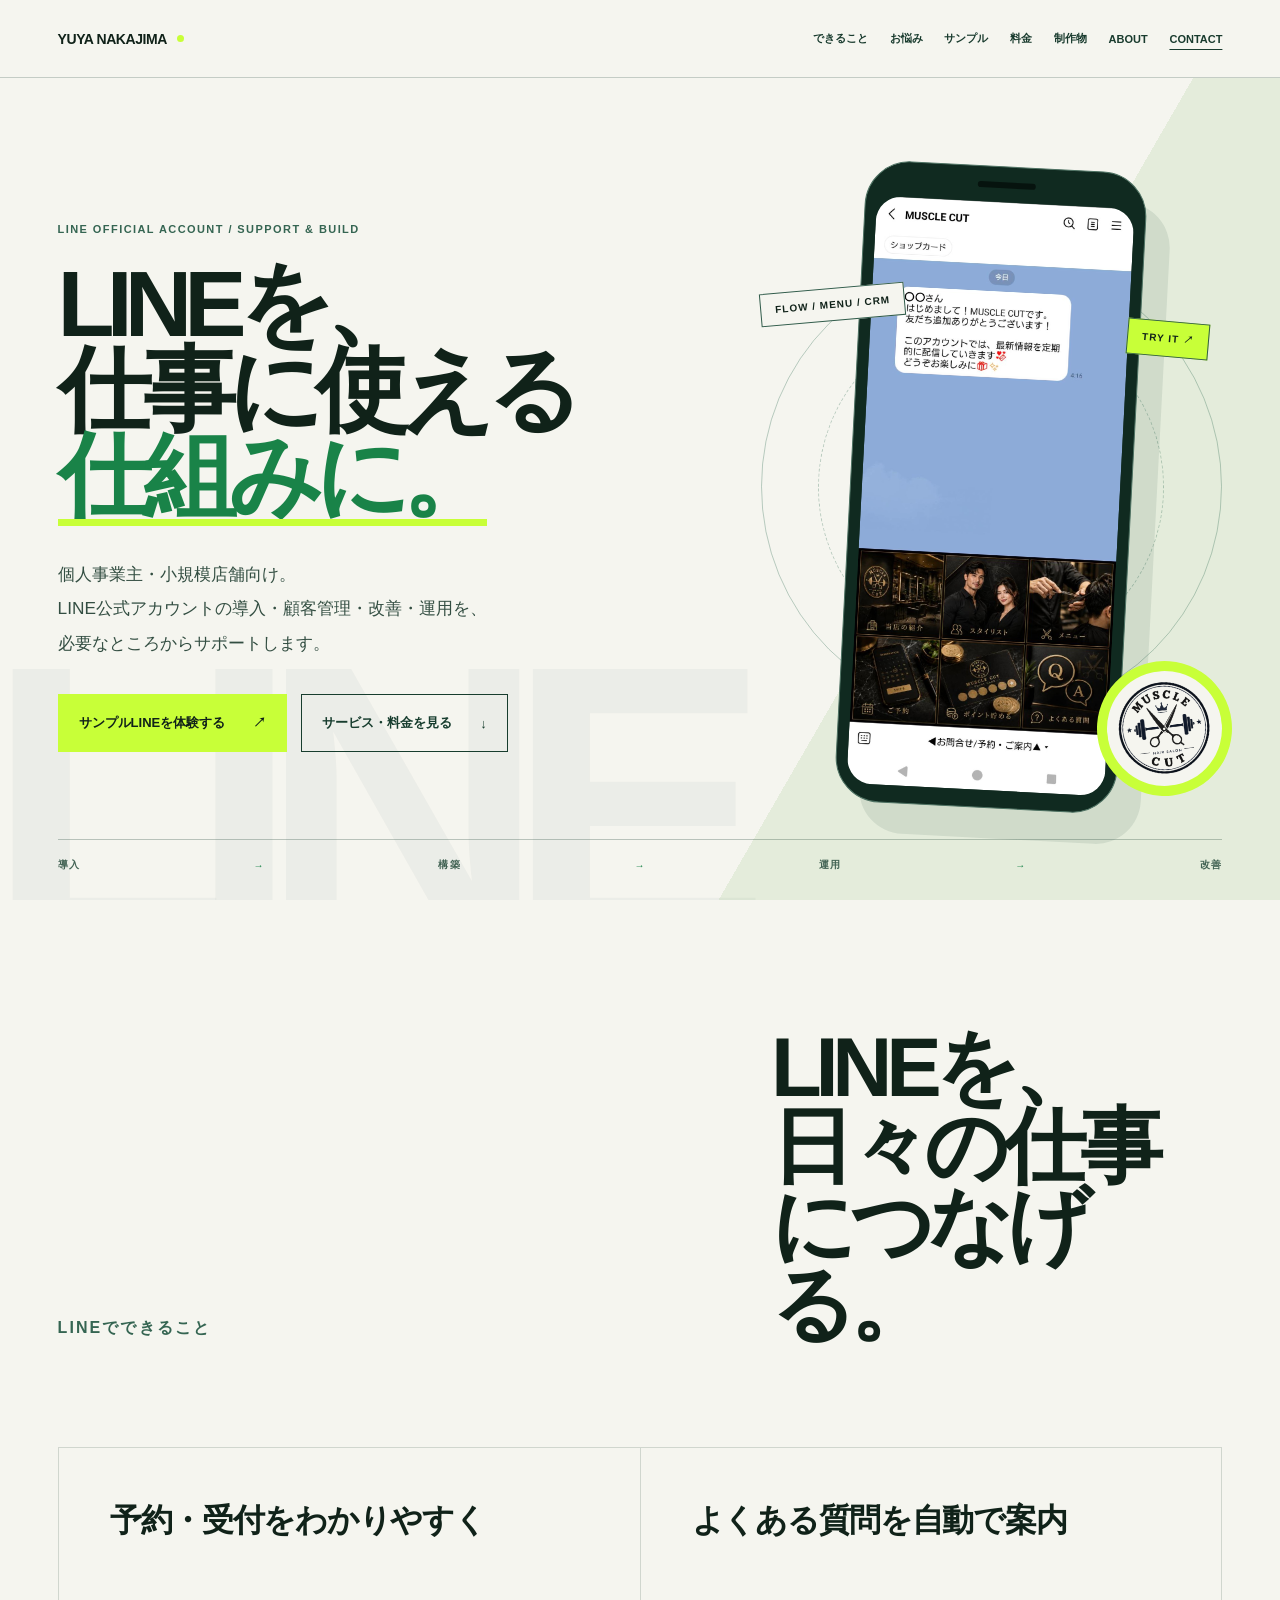
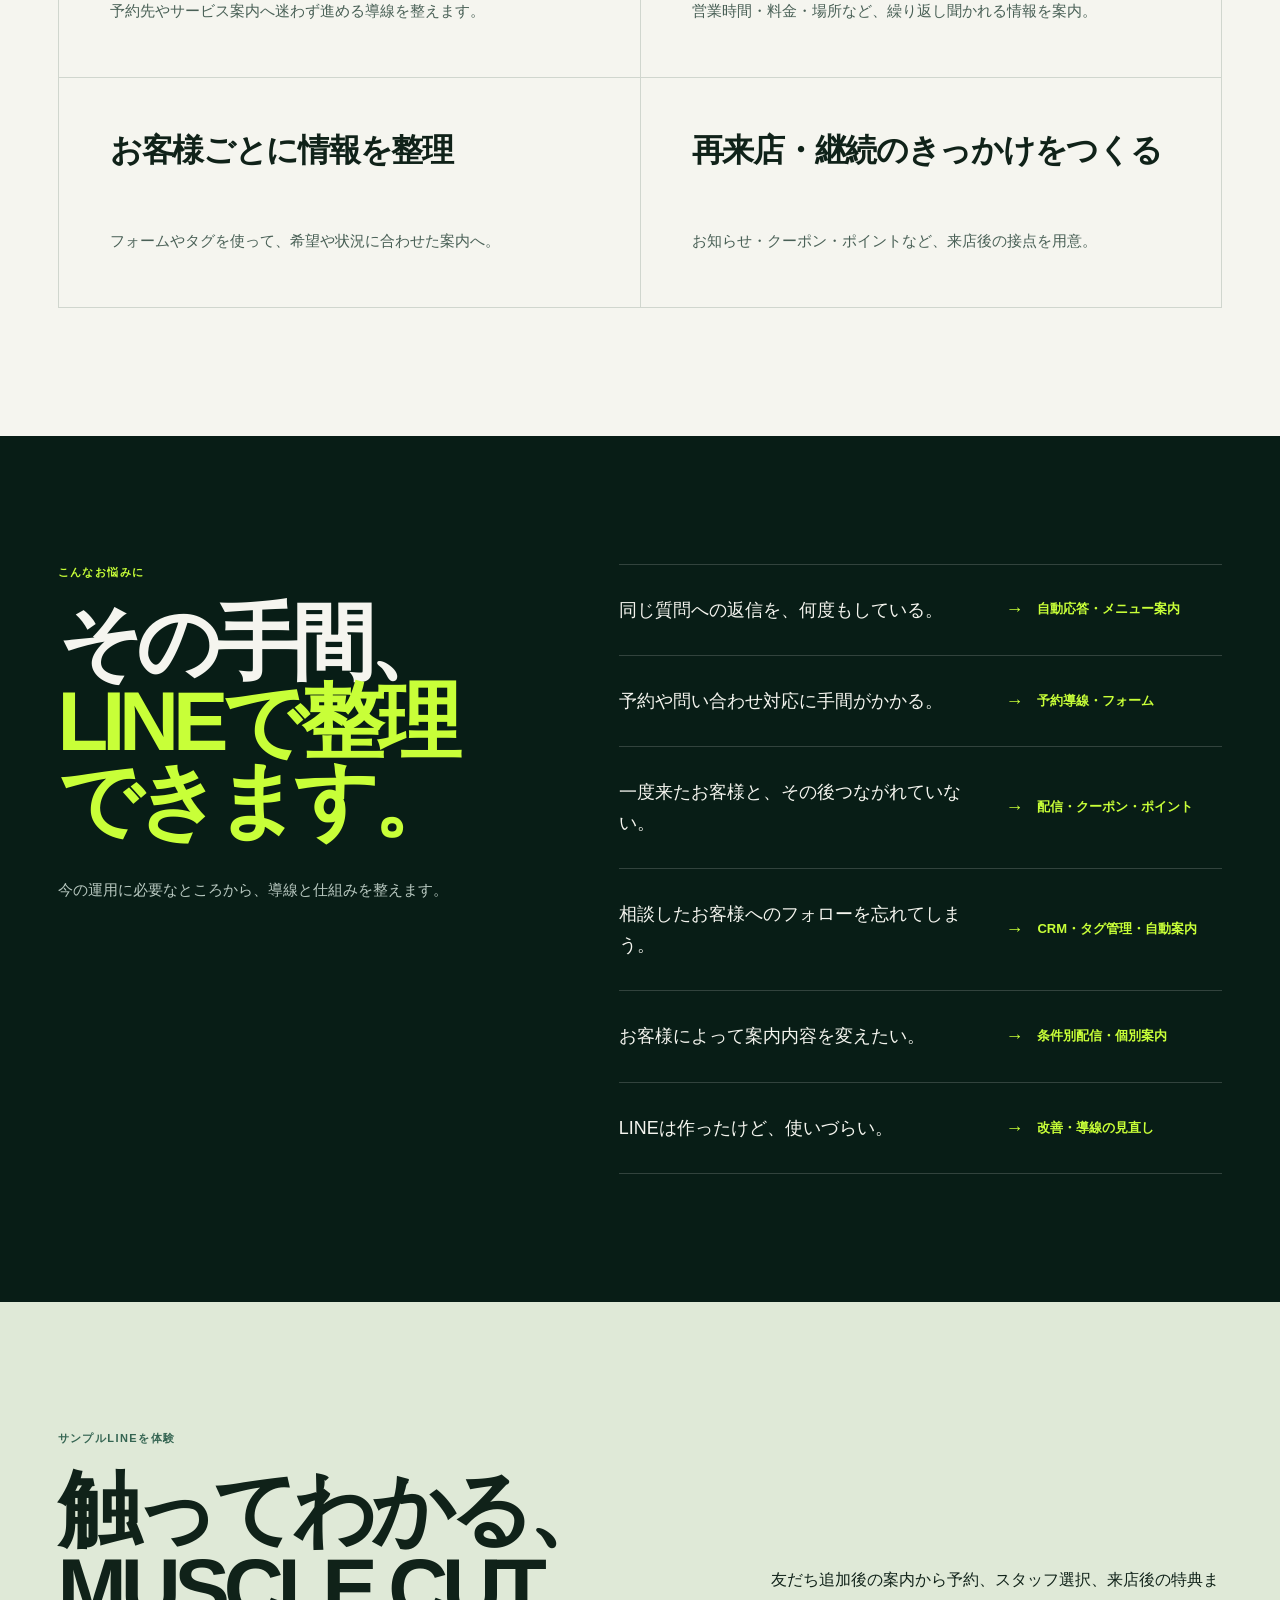
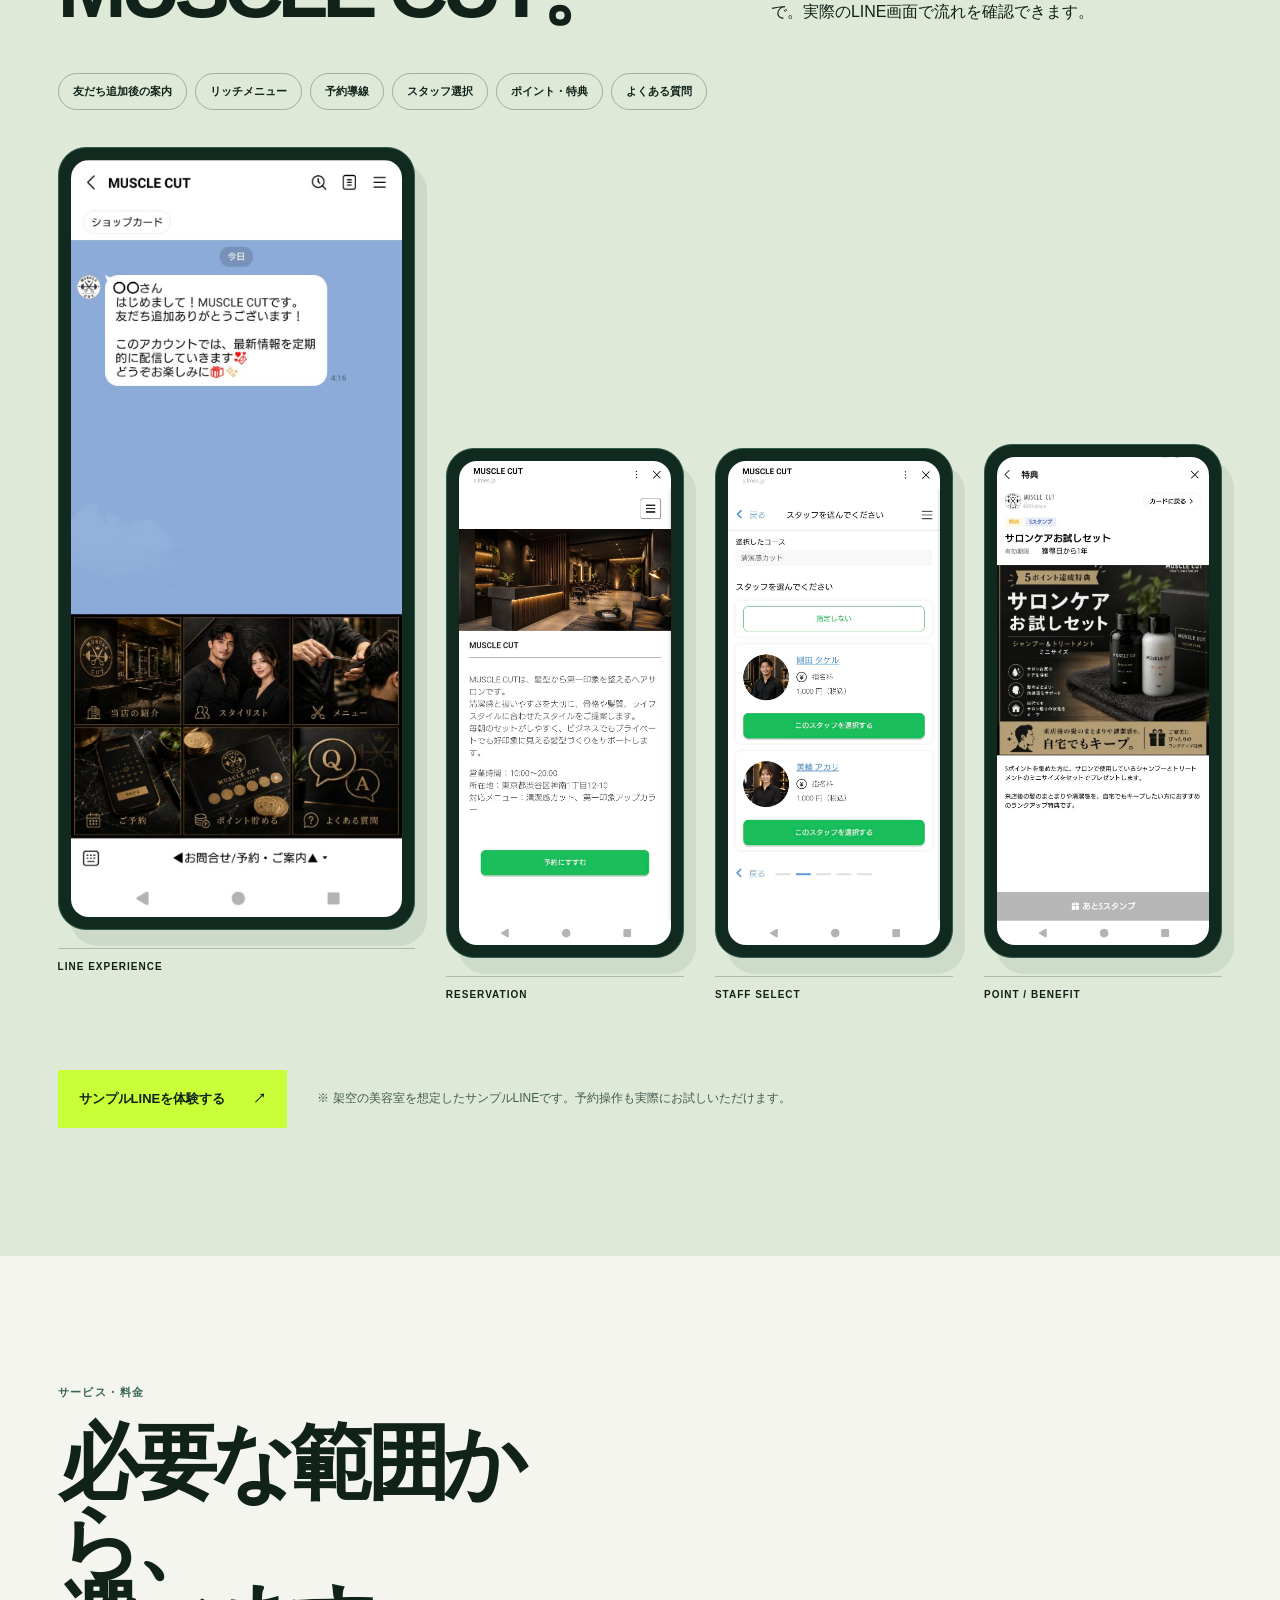
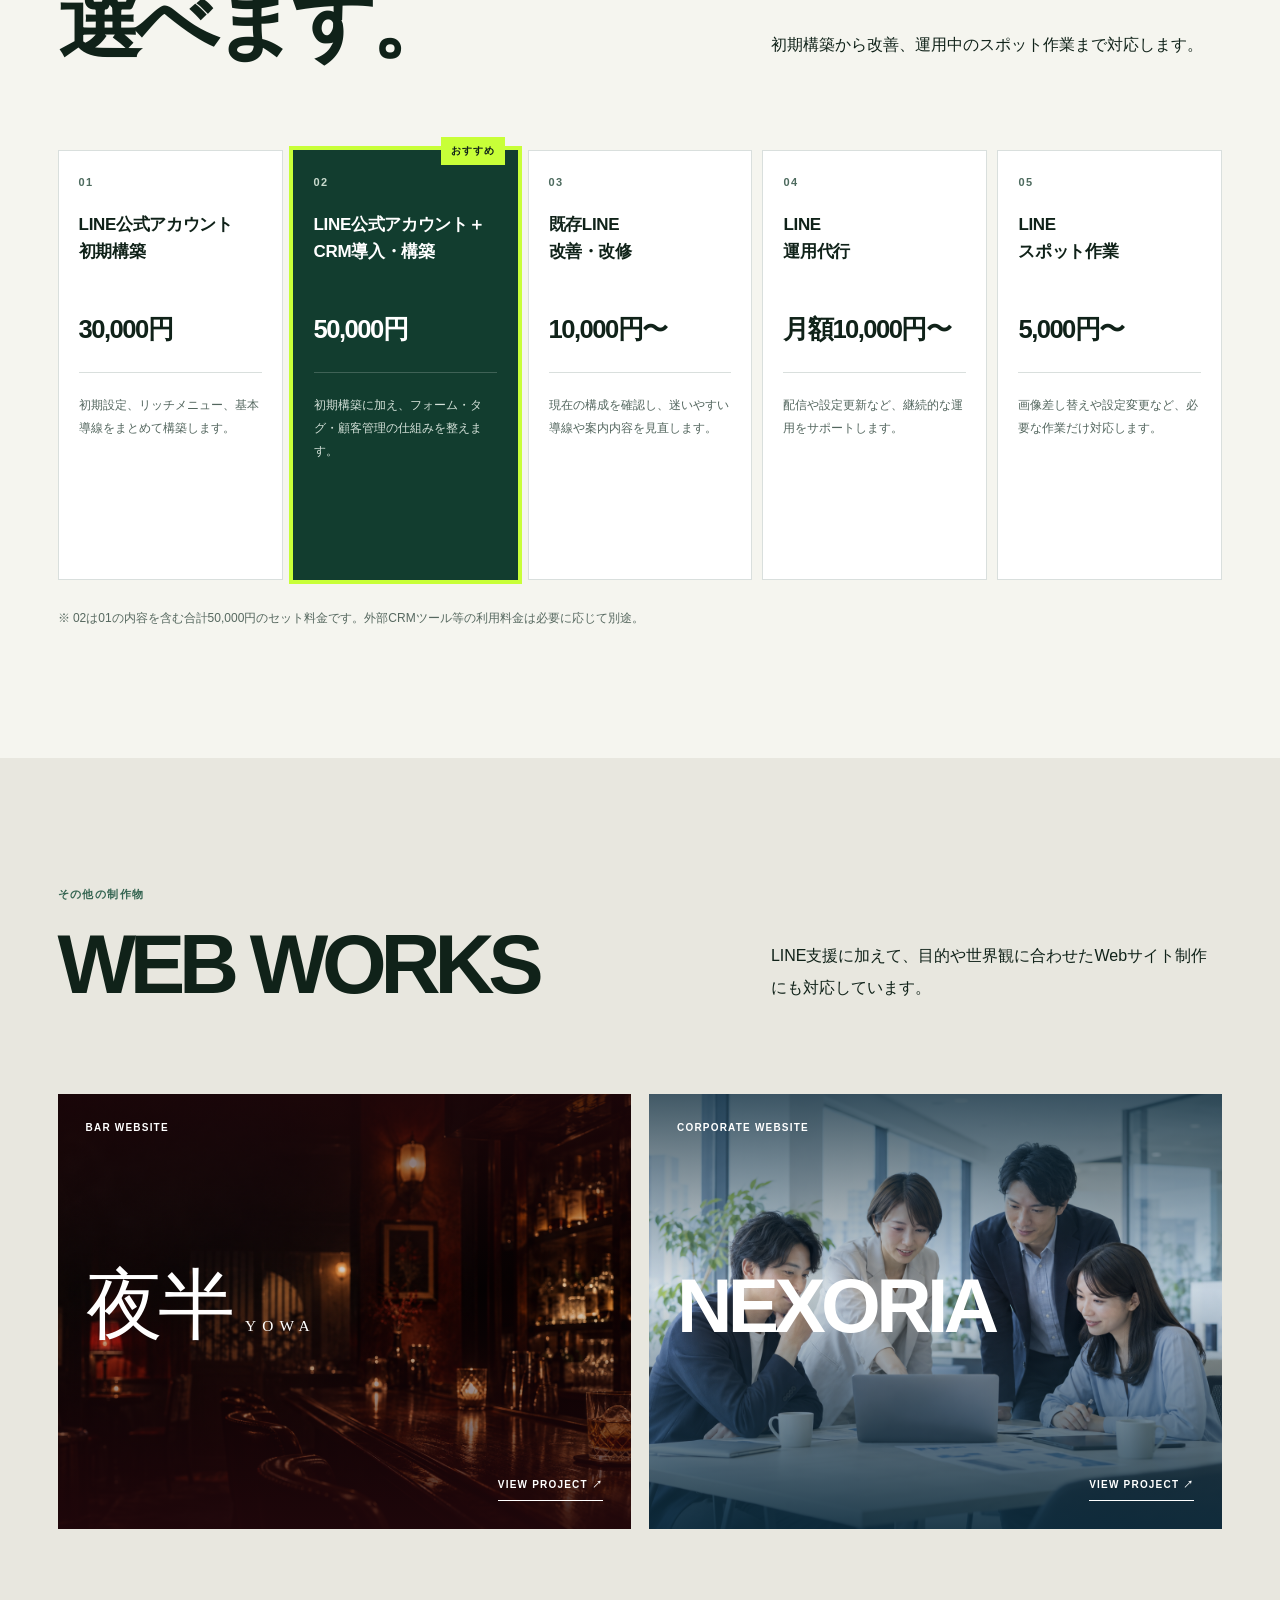
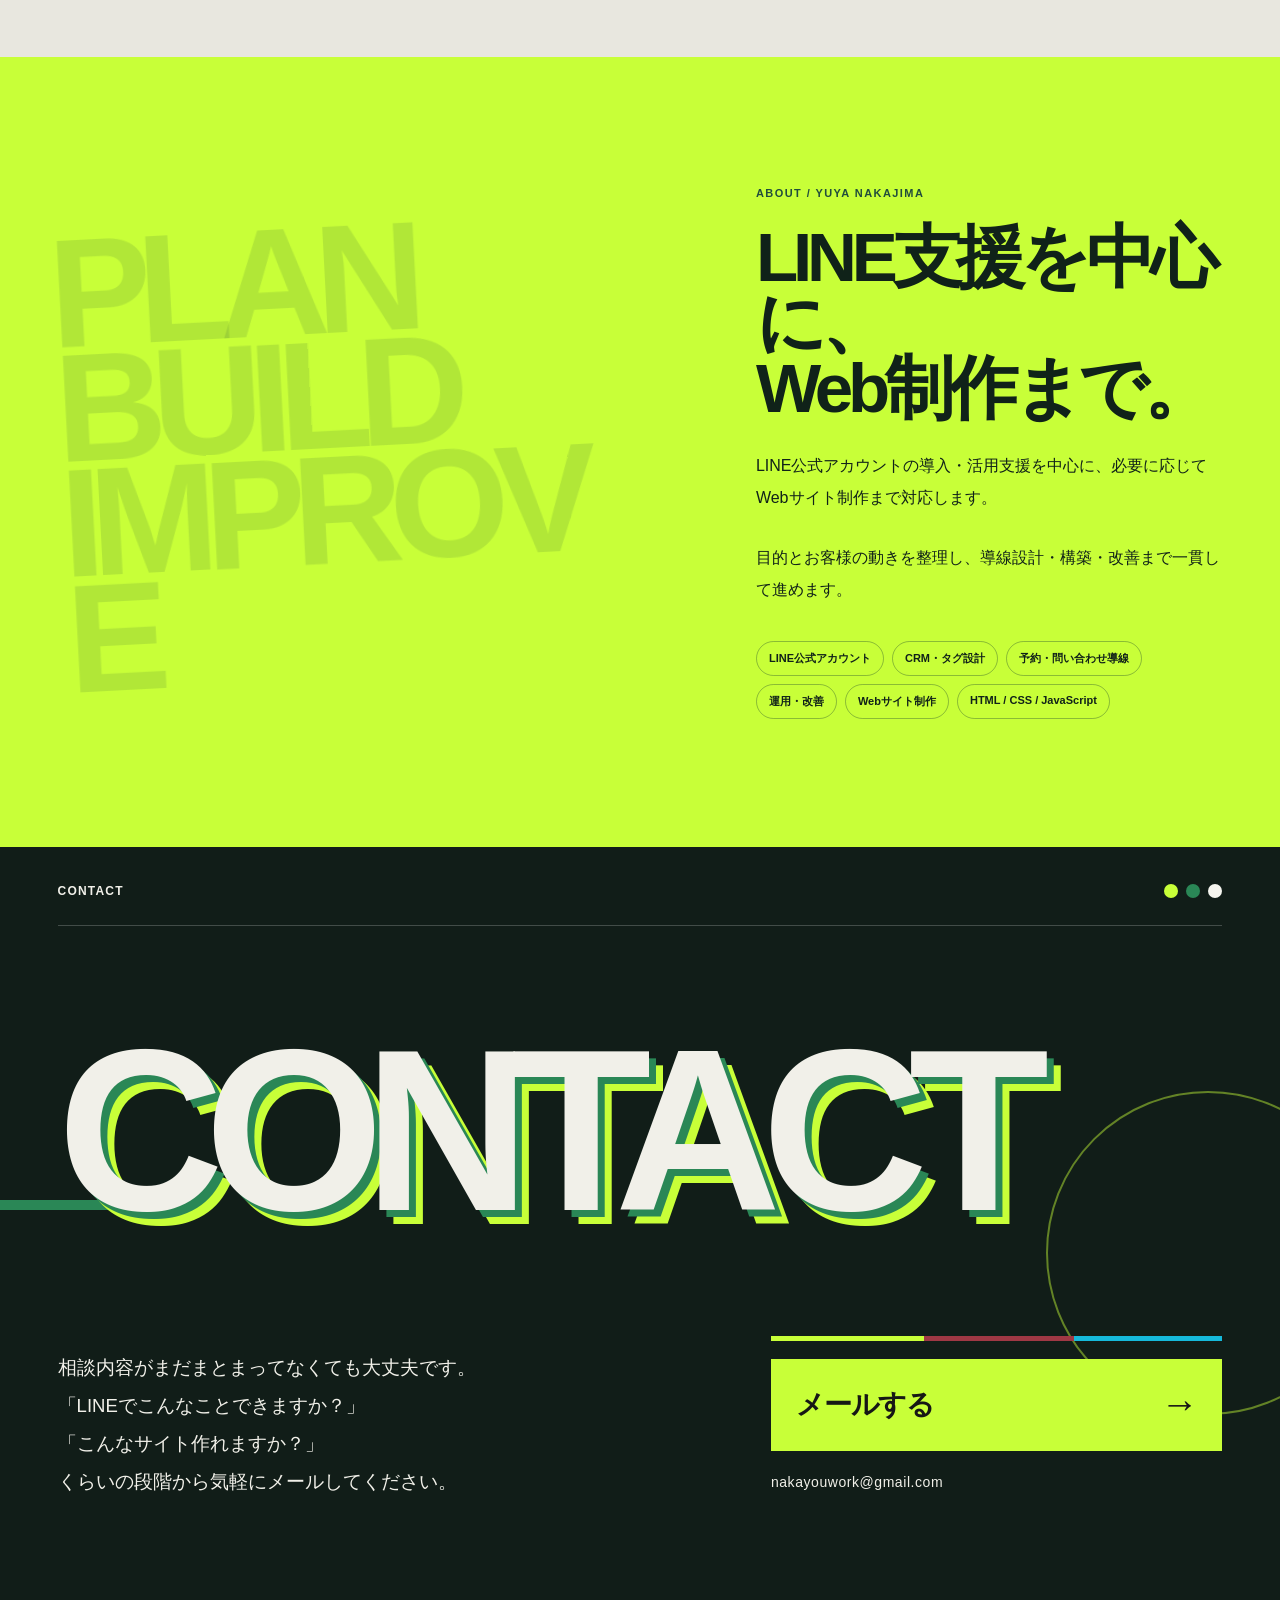
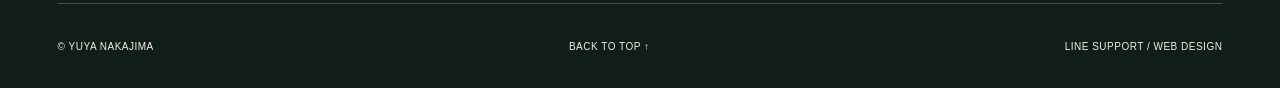
==== commit 36419aff: "Update portfolio layout" ====
--- a/index.html
+++ b/index.html
@@ -3,85 +3,144 @@
 <head>
   <meta charset="utf-8">
   <meta name="viewport" content="width=device-width, initial-scale=1">
-  <meta name="description" content="YUYA NAKAJIMAのポートフォリオ。LINE公式アカウントの導線設計・構築からWebサイト制作まで。">
-  <title>YUYA NAKAJIMA — LINE / WEB DESIGN</title>
+  <meta name="description" content="個人事業主・小規模店舗向けのLINE公式アカウント導入・顧客管理・改善・運用支援。Webサイト制作にも対応。">
+  <title>YUYA NAKAJIMA — LINE導入・活用支援</title>
   <link rel="icon" href="data:,">
   <link rel="stylesheet" href="styles.css">
   <script src="script.js" defer></script>
 </head>
-<body>
+<body class="home">
   <a class="skip-link" href="#main">本文へスキップ</a>
-  <header class="site-header">
+  <header class="site-header home-header">
     <a class="wordmark" href="#top">YUYA NAKAJIMA<span class="brand-dot" aria-hidden="true"></span></a>
-    <nav aria-label="メインナビゲーション"><a href="#line">LINE</a><a href="#web">WEB</a><a href="#about">ABOUT</a><a href="#contact">CONTACT <span aria-hidden="true">↗</span></a></nav>
+    <nav aria-label="メインナビゲーション">
+      <a href="#line">できること</a>
+      <a href="#problems">お悩み</a>
+      <a href="#sample">サンプル</a>
+      <a href="#services">料金</a>
+      <a href="#web">制作物</a>
+      <a href="#about">ABOUT</a>
+      <a href="#contact">CONTACT</a>
+    </nav>
   </header>
+
   <main id="main">
-    <section class="hero" id="top" aria-labelledby="hero-name">
-      <div class="eyebrow hero-meta"><span>INDEPENDENT PORTFOLIO</span><span>01 / INTRODUCTION</span></div>
-      <h1 id="hero-name"><span>YUYA</span><span>NAKAJIMA<span class="name-period">.</span></span></h1>
-      <div class="hero-bottom">
-        <div class="hero-statement"><span class="asterisk" aria-hidden="true">✳</span><p>伝わる、つながる。<br>その先まで、設計する。</p><span class="eyebrow">DESIGN / BUILD / FLOW</span></div>
-        <div class="hero-entries">
-          <a class="entry entry-line" href="#line"><span class="entry-number">01</span><span>LINE DESIGN</span><span class="entry-arrow" aria-hidden="true">↗</span></a>
-          <a class="entry entry-web" href="#web"><span class="entry-number">02</span><span>WEB DESIGN</span><span class="entry-arrow" aria-hidden="true">↗</span></a>
+    <section class="home-hero" id="top" aria-labelledby="home-hero-title">
+      <div class="home-hero-copy">
+        <p class="home-kicker">LINE OFFICIAL ACCOUNT / SUPPORT &amp; BUILD</p>
+        <h1 id="home-hero-title">LINEを、<br>仕事に使える<br><em>仕組みに。</em></h1>
+        <p class="home-hero-lead">個人事業主・小規模店舗向け。<br>LINE公式アカウントの導入・顧客管理・改善・運用を、<br class="desktop-only">必要なところからサポートします。</p>
+        <div class="home-actions">
+          <a class="home-cta home-cta-primary" href="https://line.me/R/ti/p/%40281okmco" target="_blank" rel="noopener noreferrer">サンプルLINEを体験する <span aria-hidden="true">↗</span><span class="sr-only">（新しいタブ）</span></a>
+          <a class="home-cta home-cta-secondary" href="#services">サービス・料金を見る <span aria-hidden="true">↓</span></a>
         </div>
       </div>
-      <div class="hero-foot eyebrow"><span>PLANNING → DESIGN → BUILD → IMPROVE</span><span>SCROLL TO EXPLORE ↓</span></div>
+      <div class="home-hero-visual" aria-label="MUSCLE CUTのLINEサンプル画面">
+        <span class="hero-orbit hero-orbit-one" aria-hidden="true"></span>
+        <span class="hero-orbit hero-orbit-two" aria-hidden="true"></span>
+        <span class="hero-tag hero-tag-flow" aria-hidden="true">FLOW / MENU / CRM</span>
+        <span class="hero-tag hero-tag-live" aria-hidden="true">TRY IT ↗</span>
+        <div class="hero-phone">
+          <span class="hero-phone-speaker" aria-hidden="true"></span>
+          <img src="images/muscle-cut/01_line_experience.png" width="836" height="1909" alt="友だち追加後の案内とリッチメニューを表示したMUSCLE CUTの実際のLINE画面">
+        </div>
+        <img class="hero-logo" src="images/muscle-cut-logo.png" alt="MUSCLE CUT Hair Salon">
+      </div>
+      <div class="home-hero-foot" aria-hidden="true"><span>導入</span><i>→</i><span>構築</span><i>→</i><span>運用</span><i>→</i><span>改善</span></div>
     </section>
 
-    <section class="line-section" id="line" aria-labelledby="line-title">
-      <div class="section-label"><span>02 / LINE DESIGN</span><span>FLOW BEFORE EVERYTHING.</span></div>
-      <div class="line-heading"><h2 id="line-title">DESIGN<br>THE <em>FLOW.</em></h2><p>導線を、設計する。</p></div>
-      <div class="line-project">
-        <div class="muscle-copy">
-          <p class="eyebrow lime">SELECTED WORK / 01 — CONCEPT SALON</p>
-          <h3>MUSCLE<br>CUT<span class="lime">↗</span></h3>
-          <p class="project-lead">髪型から、第一印象を鍛える<br>ヘアサロン。</p>
-          <dl class="project-facts">
-            <div><dt>目的</dt><dd>必要な情報を整理し、店舗・サービスの確認からスタッフ選択まで迷わず進める。</dd></div>
-            <div><dt>ターゲット</dt><dd>清潔感や第一印象を整えたい20〜30代男性会社員・営業職・接客業。</dd></div>
-            <div><dt>設計の工夫</dt><dd>強い名前を「第一印象を鍛える」価値へ。尖りと清潔感、迷いにくい導線を両立。</dd></div>
-          </dl>
-          <p class="role-line">Target / Concept / Flow / Copy / LINE Build</p>
-          <div class="actions"><a class="button button-lime" href="works/muscle-cut.html">VIEW PROJECT <span aria-hidden="true">↗</span></a><a class="text-link" href="https://line.me/R/ti/p/%40281okmco" target="_blank" rel="noopener noreferrer">LINEを体験する <span aria-hidden="true">↗</span><span class="sr-only">（新しいタブ）</span></a></div>
-        </div>
-        <div class="flow-stage">
-          <div class="orbit orbit-one" aria-hidden="true"></div><div class="orbit orbit-two" aria-hidden="true"></div>
-          <span class="stage-tag tag-message" aria-hidden="true">01 — MESSAGE</span>
-          <span class="stage-tag tag-reserve" aria-hidden="true">RESERVE ↗</span>
-          <div class="phone-placeholder"><span class="phone-notch" aria-hidden="true"></span><span class="eyebrow">LINE OFFICIAL ACCOUNT</span><span class="phone-logo"><img src="images/muscle-cut-logo.png" alt="MUSCLE CUT Hair Salon"></span><span class="phone-rule"></span><p>MUSCLE CUT</p><ul class="phone-feature-list"><li>友だち追加後の案内</li><li>リッチメニュー</li><li>予約導線</li><li>ポイントカード / 特典</li></ul><span class="phone-bottom eyebrow">FLOW / MENU / BENEFIT</span></div>
-          <span class="stage-caption eyebrow">USER EXPERIENCE, CONNECTED.</span>
-        </div>
+    <section class="home-capabilities" id="line" aria-labelledby="capabilities-title">
+      <div class="home-section-head">
+        <p class="home-kicker">LINEでできること</p>
+        <h2 id="capabilities-title">LINEを、<br>日々の仕事につなげる。</h2>
       </div>
-      <div class="flow-header"><span class="eyebrow">USER FLOW</span><span>出会いから、予約まで。</span></div>
-      <ol class="user-flow"><li><span>01</span>友だち追加</li><li><span>02</span>初回案内</li><li><span>03</span>リッチメニュー</li><li><span>04</span>店舗・サービス案内</li><li><span>05</span>スタッフ選択</li></ol>
-    </section>
-
-    <section class="web-section" id="web" aria-labelledby="web-title">
-      <div class="web-heading"><div><span class="eyebrow">03 / WEB DESIGN</span><h2 id="web-title">ONE DESIGNER.<br><span>TWO WORLDS.</span></h2></div><p>世界観にも、<br>正解はひとつじゃない。</p></div>
-      <div class="worlds">
-        <article class="world world-yowa">
-          <div class="world-meta eyebrow"><span>01 / MOOD</span><span>DARK — EMOTION</span></div>
-          <div class="yowa-art"><img class="world-image" src="images/yowa/01_hero_yowa.png" alt=""><span class="yowa-frame" aria-hidden="true"></span><p class="vertical-copy">空気を、設計する。</p><h3>夜半<span>YOWA</span></h3><span class="yowa-seal" aria-hidden="true">夜を<br>纏う</span></div>
-          <div class="world-description"><p class="eyebrow">BAR WEBSITE</p><p class="world-role">企画 / コンセプト設計 / Webデザイン<br>画像制作 / Web実装 / レスポンシブ対応</p></div>
-          <div class="world-actions"><a href="works/yowa.html">VIEW PROJECT <span aria-hidden="true">↗</span></a><a href="https://nakayouwork-ctrl.github.io/yowa-bar-sample/" target="_blank" rel="noopener noreferrer">LIVE SITE <span aria-hidden="true">↗</span><span class="sr-only">（新しいタブ）</span></a></div>
-        </article>
-        <article class="world world-nexoria">
-          <div class="world-meta eyebrow"><span>02 / STRUCTURE</span><span>LIGHT — INFORMATION</span></div>
-          <div class="nexoria-art"><img class="world-image" src="images/nexoria/team_meeting_nexoria.png" alt=""><div class="node-system" aria-hidden="true"><span class="node n1"></span><span class="node n2"></span><span class="node n3"></span><span class="node n4"></span><span class="node n5"></span><span class="node-line l1"></span><span class="node-line l2"></span><span class="node-line l3"></span><span class="node-number">01—03</span></div><h3>NEXORIA<span class="nexoria-mark" aria-hidden="true">↗</span></h3><p>情報を、設計する。</p><span class="eyebrow nexoria-caption">CLARITY IS THE FOUNDATION.</span></div>
-          <div class="world-description"><p class="eyebrow">CORPORATE WEBSITE</p><p class="world-role">企画 / 情報設計 / Webデザイン<br>図解設計 / Web実装 / レスポンシブ対応</p></div>
-          <div class="world-actions"><a href="works/nexoria.html">VIEW PROJECT <span aria-hidden="true">↗</span></a><a href="https://nakayouwork-ctrl.github.io/nexoria-corporate-sample/" target="_blank" rel="noopener noreferrer">LIVE SITE <span aria-hidden="true">↗</span><span class="sr-only">（新しいタブ）</span></a></div>
-        </article>
+      <div class="capability-list">
+        <article><h3>予約・受付をわかりやすく</h3><p>予約先やサービス案内へ迷わず進める導線を整えます。</p></article>
+        <article><h3>よくある質問を自動で案内</h3><p>営業時間・料金・場所など、繰り返し聞かれる情報を案内。</p></article>
+        <article><h3>お客様ごとに情報を整理</h3><p>フォームやタグを使って、希望や状況に合わせた案内へ。</p></article>
+        <article><h3>再来店・継続のきっかけをつくる</h3><p>お知らせ・クーポン・ポイントなど、来店後の接点を用意。</p></article>
       </div>
     </section>
 
-    <section class="about-section" id="about" aria-labelledby="about-title">
-      <div class="section-label"><span>04 / ABOUT</span><span>FROM IDEA TO IMPLEMENTATION.</span></div>
-      <div class="about-intro"><h2 id="about-title">DESIGN.<br>BUILD.<br><span>BEYOND.</span></h2><div class="about-copy"><p class="eyebrow">YUYA NAKAJIMA</p><p class="about-lead">企画から、<br>完成のその先まで。</p><p>LINE公式アカウントの導線設計・構築を中心に、Webサイト制作まで対応。</p><p>企画・設計から、構築・実装・動作確認・改善まで一貫して担当する。</p><p class="eyebrow about-process">PLAN → DESIGN → BUILD → IMPROVE</p></div></div>
-      <div class="skills"><div><h3>LINE<span>01 / FLOW & SYSTEM</span></h3><ul><li>LINE公式アカウント</li><li>Lステップ</li><li>エルメ</li><li>UTAGE</li><li>導線設計</li><li>シナリオ設計</li><li>予約導線</li><li>タグ・アクション設計</li><li>既存環境の改善</li></ul></div><div><h3>WEB<span>02 / DESIGN & DEVELOPMENT</span></h3><ul><li>Webサイト企画</li><li>情報設計</li><li>Webデザイン</li><li>レスポンシブ対応</li><li>UI / UX</li><li>HTML</li><li>CSS</li><li>JavaScript</li><li>サイト改善</li></ul></div></div>
+    <section class="problem-section" id="problems" aria-labelledby="problems-title">
+      <div class="problem-intro">
+        <p class="home-kicker">こんなお悩みに</p>
+        <h2 id="problems-title">その手間、<br><em>LINEで整理できます。</em></h2>
+        <p>今の運用に必要なところから、導線と仕組みを整えます。</p>
+      </div>
+      <div class="problem-list">
+        <article><p>同じ質問への返信を、何度もしている。</p><strong>自動応答・メニュー案内</strong></article>
+        <article><p>予約や問い合わせ対応に手間がかかる。</p><strong>予約導線・フォーム</strong></article>
+        <article><p>一度来たお客様と、その後つながれていない。</p><strong>配信・クーポン・ポイント</strong></article>
+        <article><p>相談したお客様へのフォローを忘れてしまう。</p><strong>CRM・タグ管理・自動案内</strong></article>
+        <article><p>お客様によって案内内容を変えたい。</p><strong>条件別配信・個別案内</strong></article>
+        <article><p>LINEは作ったけど、使いづらい。</p><strong>改善・導線の見直し</strong></article>
+      </div>
     </section>
 
-    <section class="contact-section" id="contact" aria-labelledby="contact-title"><div class="section-label"><span>05 / CONTACT</span><span class="color-dots" aria-hidden="true"><i></i><i></i><i></i></span></div><h2 id="contact-title">CONTACT</h2><div class="contact-bottom"><p class="contact-copy">相談内容がまだまとまってなくても大丈夫です。<br>『LINEでこんなことできますか？』<br>『こんなサイト作れますか？』<br>くらいの段階から気軽にメールしてください。</p><div class="contact-action"><a class="contact-mail-cta" href="mailto:nakayouwork@gmail.com">メールする <span aria-hidden="true">→</span></a><a class="contact-address" href="mailto:nakayouwork@gmail.com">nakayouwork@gmail.com</a></div></div><footer><span>© YUYA NAKAJIMA</span><a href="#top">BACK TO TOP ↑</a><span>DESIGN / BUILD / FLOW</span></footer></section>
+    <section class="sample-section" id="sample" aria-labelledby="sample-title">
+      <div class="home-section-head sample-heading">
+        <div><p class="home-kicker">サンプルLINEを体験</p><h2 id="sample-title">触ってわかる、<br>MUSCLE CUT。</h2></div>
+        <p>友だち追加後の案内から予約、スタッフ選択、来店後の特典まで。実際のLINE画面で流れを確認できます。</p>
+      </div>
+      <ul class="sample-functions" aria-label="サンプルLINEで確認できる機能">
+        <li>友だち追加後の案内</li><li>リッチメニュー</li><li>予約導線</li><li>スタッフ選択</li><li>ポイント・特典</li><li>よくある質問</li>
+      </ul>
+      <div class="sample-gallery">
+        <figure class="sample-shot sample-shot-main"><div><img src="images/muscle-cut/01_line_experience.png" width="836" height="1909" alt="友だち追加後の案内と6つのリッチメニュー" loading="lazy"></div><figcaption>LINE EXPERIENCE</figcaption></figure>
+        <figure class="sample-shot"><div><img src="images/muscle-cut/02_reservation_intro.png" width="837" height="1906" alt="店舗紹介、営業時間、サービス案内と予約ボタン" loading="lazy"></div><figcaption>RESERVATION</figcaption></figure>
+        <figure class="sample-shot"><div><img src="images/muscle-cut/03_staff_select.png" width="837" height="1907" alt="指名なし、またはスタッフを選択できる画面" loading="lazy"></div><figcaption>STAFF SELECT</figcaption></figure>
+        <figure class="sample-shot"><div><img src="images/muscle-cut/04_point_benefit.png" width="836" height="1920" alt="ポイントカードと特典案内" loading="lazy"></div><figcaption>POINT / BENEFIT</figcaption></figure>
+      </div>
+      <div class="sample-action">
+        <a class="home-cta home-cta-primary" href="https://line.me/R/ti/p/%40281okmco" target="_blank" rel="noopener noreferrer">サンプルLINEを体験する <span aria-hidden="true">↗</span><span class="sr-only">（新しいタブ）</span></a>
+        <p>※ 架空の美容室を想定したサンプルLINEです。予約操作も実際にお試しいただけます。</p>
+      </div>
+    </section>
+
+    <section class="pricing-section" id="services" aria-labelledby="pricing-title">
+      <div class="home-section-head pricing-heading">
+        <div><p class="home-kicker">サービス・料金</p><h2 id="pricing-title">必要な範囲から、<br>選べます。</h2></div>
+        <p>初期構築から改善、運用中のスポット作業まで対応します。</p>
+      </div>
+      <div class="pricing-grid">
+        <article class="price-card"><span class="price-index">01</span><h3>LINE公式アカウント<br>初期構築</h3><p class="price">30,000円</p><p class="price-description">初期設定、リッチメニュー、基本導線をまとめて構築します。</p></article>
+        <article class="price-card price-card-featured"><span class="recommend">おすすめ</span><span class="price-index">02</span><h3>LINE公式アカウント＋<br>CRM導入・構築</h3><p class="price">50,000円</p><p class="price-description">初期構築に加え、フォーム・タグ・顧客管理の仕組みを整えます。</p></article>
+        <article class="price-card"><span class="price-index">03</span><h3>既存LINE<br>改善・改修</h3><p class="price">10,000円〜</p><p class="price-description">現在の構成を確認し、迷いやすい導線や案内内容を見直します。</p></article>
+        <article class="price-card"><span class="price-index">04</span><h3>LINE<br>運用代行</h3><p class="price price-monthly">月額10,000円〜</p><p class="price-description">配信や設定更新など、継続的な運用をサポートします。</p></article>
+        <article class="price-card"><span class="price-index">05</span><h3>LINE<br>スポット作業</h3><p class="price">5,000円〜</p><p class="price-description">画像差し替えや設定変更など、必要な作業だけ対応します。</p></article>
+      </div>
+      <p class="price-note">※ 02は01の内容を含む合計50,000円のセット料金です。外部CRMツール等の利用料金は必要に応じて別途。</p>
+    </section>
+
+    <section class="other-works" id="web" aria-labelledby="works-title">
+      <div class="home-section-head works-heading">
+        <div><p class="home-kicker">その他の制作物</p><h2 id="works-title">WEB WORKS</h2></div>
+        <p>LINE支援に加えて、目的や世界観に合わせたWebサイト制作にも対応しています。</p>
+      </div>
+      <div class="work-list">
+        <a class="work-item work-yowa" href="works/yowa.html"><img src="images/yowa/01_hero_yowa.png" alt="夜半 YOWAのバーカウンター" loading="lazy"><span class="work-shade" aria-hidden="true"></span><span class="work-type">BAR WEBSITE</span><strong>夜半 <small>YOWA</small></strong><span class="work-link">VIEW PROJECT ↗</span></a>
+        <a class="work-item work-nexoria" href="works/nexoria.html"><img src="images/nexoria/team_meeting_nexoria.png" alt="NEXORIAのチームミーティング" loading="lazy"><span class="work-shade" aria-hidden="true"></span><span class="work-type">CORPORATE WEBSITE</span><strong>NEXORIA</strong><span class="work-link">VIEW PROJECT ↗</span></a>
+      </div>
+    </section>
+
+    <section class="home-about" id="about" aria-labelledby="about-title">
+      <div class="about-display" aria-hidden="true">PLAN<br>BUILD<br>IMPROVE</div>
+      <div class="about-content">
+        <p class="home-kicker">ABOUT / YUYA NAKAJIMA</p>
+        <h2 id="about-title">LINE支援を中心に、<br>Web制作まで。</h2>
+        <p>LINE公式アカウントの導入・活用支援を中心に、必要に応じてWebサイト制作まで対応します。</p>
+        <p>目的とお客様の動きを整理し、導線設計・構築・改善まで一貫して進めます。</p>
+        <ul><li>LINE公式アカウント</li><li>CRM・タグ設計</li><li>予約・問い合わせ導線</li><li>運用・改善</li><li>Webサイト制作</li><li>HTML / CSS / JavaScript</li></ul>
+      </div>
+    </section>
+
+    <section class="contact-section" id="contact" aria-labelledby="contact-title">
+      <div class="section-label"><span>CONTACT</span><span class="color-dots" aria-hidden="true"><i></i><i></i><i></i></span></div>
+      <h2 id="contact-title">CONTACT</h2>
+      <div class="contact-bottom"><p class="contact-copy">相談内容がまだまとまってなくても大丈夫です。<br>「LINEでこんなことできますか？」<br>「こんなサイト作れますか？」<br>くらいの段階から気軽にメールしてください。</p><div class="contact-action"><a class="contact-mail-cta" href="mailto:nakayouwork@gmail.com">メールする <span aria-hidden="true">→</span></a><a class="contact-address" href="mailto:nakayouwork@gmail.com">nakayouwork@gmail.com</a></div></div>
+      <footer><span>© YUYA NAKAJIMA</span><a href="#top">BACK TO TOP ↑</a><span>LINE SUPPORT / WEB DESIGN</span></footer>
+    </section>
   </main>
 </body>
 </html>
--- a/styles.css
+++ b/styles.css
@@ -133,3 +133,136 @@
 .video-toggle{position:absolute;right:14px;bottom:14px;z-index:2;min-width:70px;min-height:44px;padding:0 14px;border:1px solid #10273e;background:#f4f9fce8;color:#10273e;font-size:11px;font-weight:700;letter-spacing:.12em;cursor:pointer}
 .video-toggle:hover,.video-toggle:focus-visible{background:#10273e;color:#fff}
 .nexoria-video>span{max-width:calc(100% - 112px);overflow:hidden;white-space:nowrap}
+
+/* LINE-first portfolio home. Detail pages keep the established project styles above. */
+.home{--home-green:#123d2f;--home-deep:#081d16;--home-soft:#e7f0df;--home-rule:#183b2e2b;background:#f5f5ef;color:#102219;overflow-wrap:anywhere}
+.home .site-header{position:sticky;top:0;z-index:50;margin:0;padding:0 var(--pad);min-height:78px;background:#f5f5eff2;border-color:#183b2e38;backdrop-filter:blur(14px)}
+.home .site-header nav{gap:clamp(12px,1.7vw,26px);flex-wrap:wrap;justify-content:flex-end}
+.home .site-header nav a{font-size:11px;color:#193b2e}
+.home .brand-dot{background:var(--lime)}
+.home-kicker{margin:0 0 22px;font-size:11px;font-weight:800;line-height:1.6;letter-spacing:.13em;text-transform:uppercase;color:#356552}
+.home-hero{min-height:calc(100vh - 78px);padding:clamp(45px,6vw,90px) var(--pad) 28px;display:grid;grid-template-columns:minmax(0,1.15fr) minmax(350px,.85fr);grid-template-rows:1fr auto;gap:20px clamp(40px,6vw,100px);position:relative;overflow:hidden;background:linear-gradient(120deg,#f5f5ef 0 68%,#e4ecdb 68%)}
+.home-hero:before{content:"LINE";position:absolute;left:-.035em;bottom:-.16em;color:#123d2f0a;font-weight:900;font-size:clamp(210px,31vw,500px);letter-spacing:-.1em;line-height:.8;pointer-events:none}
+.home-hero-copy{position:relative;z-index:2;align-self:center;max-width:850px}
+.home-hero h1{font-size:clamp(62px,7.3vw,118px);font-weight:900;letter-spacing:-.085em;line-height:.92;color:#102219}
+.home-hero h1 em{font-style:normal;color:#198348;display:inline-block;position:relative}
+.home-hero h1 em:after{content:"";position:absolute;left:0;right:0;bottom:-.08em;height:.08em;background:var(--lime)}
+.home-hero-lead{max-width:660px;margin:38px 0 0;font-size:clamp(15px,1.35vw,19px);line-height:2;color:#334e42}
+.home-actions{display:flex;flex-wrap:wrap;gap:14px;margin-top:34px}
+.home-cta{min-height:58px;padding:15px 20px;display:inline-flex;align-items:center;justify-content:space-between;gap:28px;border:1px solid #173d2e;font-size:13px;font-weight:800;transition:transform .25s,background .25s,color .25s}
+.home-cta:hover,.home-cta:focus-visible{transform:translateY(-3px)}
+.home-cta-primary{background:var(--lime);color:#102219;border-color:var(--lime)}
+.home-cta-primary:hover,.home-cta-primary:focus-visible{background:#d9ff76}
+.home-cta-secondary{background:transparent;color:#173d2e}
+.home-cta-secondary:hover,.home-cta-secondary:focus-visible{background:#173d2e;color:#fff}
+.home-hero-visual{min-height:660px;display:grid;place-items:center;position:relative;isolation:isolate}
+.hero-orbit{position:absolute;width:min(36vw,520px);aspect-ratio:1;border:1px solid #2f6a5050;border-radius:50%;z-index:-1}
+.hero-orbit-two{width:min(27vw,390px);border-style:dashed}
+.hero-phone{width:clamp(245px,22vw,330px);padding:35px 11px 17px;background:#102a20;border:1px solid #4e7263;border-radius:45px;box-shadow:25px 30px 0 #123d2f18;position:relative;transform:rotate(3deg)}
+.hero-phone-speaker{position:absolute;top:15px;left:50%;width:58px;height:6px;border-radius:9px;background:#06130e;transform:translateX(-50%)}
+.hero-phone img{display:block;width:100%;height:auto;border-radius:25px}
+.hero-logo{position:absolute;right:0;bottom:5%;width:clamp(92px,9vw,135px);aspect-ratio:1;object-fit:contain;padding:10px;background:#f5f5ef;border-radius:50%;box-shadow:0 0 0 10px var(--lime);transform:rotate(-7deg)}
+.hero-tag{position:absolute;z-index:2;padding:10px 14px;background:#f5f5ef;border:1px solid #315c4b;font-size:10px;font-weight:800;letter-spacing:.1em}
+.hero-tag-flow{left:0;top:20%;transform:rotate(-5deg)}.hero-tag-live{right:3%;top:25%;background:var(--lime);transform:rotate(5deg)}
+.home-hero-foot{grid-column:1/-1;position:relative;z-index:2;border-top:1px solid #183b2e45;padding-top:18px;display:flex;align-items:center;justify-content:space-between;font-size:10px;font-weight:800;letter-spacing:.12em;color:#416253}
+.home-hero-foot i{font-style:normal;color:#198348}
+.home-section-head{display:grid;grid-template-columns:minmax(0,1.15fr) minmax(280px,.85fr);gap:clamp(40px,8vw,130px);align-items:end}
+.home-section-head h2,.problem-intro h2,.home-about h2{font-size:clamp(45px,6.5vw,100px);font-weight:900;letter-spacing:-.075em;line-height:.95}
+.home-section-head>p,.sample-heading>p,.pricing-heading>p,.works-heading>p{font-size:16px;line-height:2;max-width:520px;margin:0}
+.home-capabilities{padding:clamp(80px,10vw,150px) var(--pad);background:#f5f5ef}
+.capability-list{display:grid;grid-template-columns:1fr 1fr;margin-top:clamp(60px,8vw,120px);border-top:1px solid var(--home-rule);border-left:1px solid var(--home-rule)}
+.capability-list article{min-height:230px;padding:clamp(26px,4vw,58px);border-right:1px solid var(--home-rule);border-bottom:1px solid var(--home-rule);display:flex;flex-direction:column;justify-content:space-between}
+.capability-list h3{font-size:clamp(23px,2.5vw,38px);line-height:1.35;letter-spacing:-.04em;max-width:520px}
+.capability-list p{font-size:15px;line-height:1.9;max-width:430px;margin:32px 0 0;color:#496056}
+.problem-section{padding:clamp(80px,10vw,150px) var(--pad);background:var(--home-deep);color:#f5f5ef;display:grid;grid-template-columns:minmax(0,.85fr) minmax(500px,1.15fr);gap:clamp(55px,9vw,150px)}
+.problem-section .home-kicker{color:var(--lime)}
+.problem-intro{position:sticky;top:130px;align-self:start}
+.problem-intro h2 em{display:block;color:var(--lime);font-style:normal}
+.problem-intro>p:last-child{max-width:430px;margin:36px 0 0;color:#b9c9c1;font-size:15px}
+.problem-list{border-top:1px solid #ffffff2b}
+.problem-list article{padding:30px 0;border-bottom:1px solid #ffffff2b;display:grid;grid-template-columns:minmax(0,1fr) minmax(180px,.6fr);gap:25px;align-items:center}
+.problem-list p{font-size:clamp(16px,1.4vw,20px);line-height:1.7;margin:0}
+.problem-list strong{font-size:13px;line-height:1.6;color:var(--lime);display:flex;align-items:center;gap:14px}
+.problem-list strong:before{content:"→";font-size:18px;font-weight:400}
+.sample-section{padding:clamp(80px,10vw,150px) var(--pad);background:#dfe9d7;overflow:hidden}
+.sample-functions{display:flex;flex-wrap:wrap;gap:8px;margin:45px 0 0;list-style:none}
+.sample-functions li{padding:10px 14px;border:1px solid #173d2e52;border-radius:99px;font-size:11px;font-weight:700}
+.sample-gallery{margin-top:65px;display:grid;grid-template-columns:1.08fr repeat(3,.72fr);gap:clamp(14px,2.4vw,36px);align-items:end}
+.sample-shot{margin:0;min-width:0}
+.sample-shot>div{background:#102a20;border:1px solid #315b4b;padding:12px;border-radius:28px;box-shadow:12px 16px 0 #123d2f15}
+.sample-shot img{display:block;width:100%;height:auto;border-radius:18px}
+.sample-shot figcaption{margin-top:18px;padding-top:12px;border-top:1px solid #173d2e42;font-size:10px;font-weight:800;letter-spacing:.1em}
+.sample-shot-main{transform:translateY(-28px)}
+.sample-action{margin-top:70px;display:flex;align-items:center;gap:30px;flex-wrap:wrap}
+.sample-action p{font-size:12px;line-height:1.8;max-width:650px;margin:0;color:#425b50}
+.pricing-section{padding:clamp(80px,10vw,150px) var(--pad);background:#f5f5ef}
+.pricing-grid{display:grid;grid-template-columns:repeat(5,minmax(0,1fr));gap:10px;margin-top:clamp(60px,7vw,100px)}
+.price-card{position:relative;min-width:0;min-height:430px;padding:25px 20px;background:#fff;border:1px solid #183b2e29;display:grid;grid-template-rows:36px minmax(88px,auto) minmax(72px,auto) 1fr;align-items:start}
+.price-card-featured{background:var(--home-green);color:#fff;border-color:var(--home-green);box-shadow:0 0 0 4px var(--lime)}
+.price-index{font-size:11px;font-weight:800;color:#4d6a5e;letter-spacing:.12em}.price-card-featured .price-index{color:#c9dacd}
+.price-card h3{font-size:17px;line-height:1.55;letter-spacing:-.02em}
+.price{margin:0!important;padding-top:14px;font-size:clamp(24px,2vw,34px);font-weight:900;line-height:1.2;letter-spacing:-.06em;white-space:nowrap}
+.price-description{margin:0!important;padding-top:21px;border-top:1px solid #183b2e29;font-size:12px;line-height:1.9;color:#53665e}
+.price-card-featured .price-description{border-color:#ffffff30;color:#d4e1d9}
+.recommend{position:absolute;right:12px;top:-14px;padding:7px 10px;background:var(--lime);color:#102219;font-size:10px;font-weight:900;letter-spacing:.08em}
+.price-note{margin:28px 0 0;font-size:12px;line-height:1.8;color:#56685f}
+.other-works{padding:clamp(80px,10vw,150px) var(--pad);background:#e8e7df}
+.work-list{display:grid;grid-template-columns:1fr 1fr;gap:18px;margin-top:clamp(50px,7vw,90px)}
+.work-item{height:clamp(300px,34vw,500px);padding:28px;position:relative;overflow:hidden;display:grid;grid-template-rows:auto 1fr auto;color:#fff;isolation:isolate}
+.work-item img{position:absolute;inset:0;width:100%;height:100%;object-fit:cover;transition:transform .7s;z-index:-2}
+.work-shade{position:absolute;inset:0;background:linear-gradient(180deg,#0007,#0001 45%,#000c);z-index:-1}
+.work-yowa .work-shade{background:linear-gradient(180deg,#21070bb8,#21070b20 45%,#21070be8)}
+.work-nexoria .work-shade{background:linear-gradient(180deg,#0c2a3bc7,#0c2a3b20 45%,#0c2a3be8)}
+.work-item:hover img,.work-item:focus-visible img{transform:scale(1.035)}
+.work-type,.work-link{font-size:10px;font-weight:800;letter-spacing:.12em}
+.work-item strong{align-self:center;font-size:clamp(46px,6vw,92px);letter-spacing:-.06em}.work-yowa strong{font-family:var(--mincho);font-weight:400}.work-item strong small{font-size:.2em;letter-spacing:.4em}
+.work-link{justify-self:end;border-bottom:1px solid #fff;padding-bottom:8px}
+.home-about{padding:clamp(80px,10vw,150px) var(--pad);background:var(--lime);display:grid;grid-template-columns:minmax(0,1fr) minmax(380px,.8fr);gap:clamp(50px,9vw,150px);overflow:hidden}
+.about-display{font-size:clamp(75px,12vw,185px);font-weight:900;line-height:.75;letter-spacing:-.09em;color:#123d2f1f;align-self:center;transform:rotate(-3deg)}
+.about-content{align-self:center}.about-content .home-kicker{color:#214d3c}.about-content h2{font-size:clamp(42px,5.4vw,82px)}
+.about-content>p:not(.home-kicker){font-size:16px;line-height:2;margin-top:28px}
+.about-content ul{list-style:none;display:flex;flex-wrap:wrap;gap:8px;margin-top:35px}.about-content li{padding:9px 12px;border:1px solid #173d2e58;border-radius:99px;font-size:11px;font-weight:700}
+.home .contact-section{background:#111d18}
+.home .contact-section:before{border-color:var(--lime)}.home .contact-section:after{background:#2a8756}.home .color-dots i:nth-child(2){background:#2a8756}.home .color-dots i:nth-child(3){background:#f5f5ef}
+.home .contact-section h2{text-shadow:7px 7px 0 #2a8756,14px 14px 0 #c8ff38}
+
+@media(max-width:1180px){
+  .home .site-header nav{max-width:650px}
+  .home-hero{grid-template-columns:minmax(0,1fr) minmax(300px,.7fr)}
+  .home-hero-visual{min-height:570px}.hero-phone{width:270px}.hero-logo{right:-10px}
+  .pricing-grid{grid-template-columns:repeat(3,minmax(0,1fr))}.price-card{min-height:400px}.price-card:nth-child(n+4){min-height:390px}
+}
+@media(max-width:820px){
+  .home .site-header{position:relative;min-height:112px;align-items:flex-start;padding-top:18px;padding-bottom:12px}
+  .home .site-header nav{max-width:520px;gap:2px 16px}.home .site-header nav a{min-height:35px}
+  .home-hero{min-height:auto;grid-template-columns:1fr .72fr;padding-top:65px;background:linear-gradient(120deg,#f5f5ef 0 70%,#e4ecdb 70%)}
+  .home-hero h1{font-size:clamp(56px,7.8vw,66px)}.home-hero-lead{font-size:14px}.home-actions{flex-direction:column;align-items:stretch}.home-cta{width:100%}
+  .home-hero-visual{min-height:540px}.hero-phone{width:240px}.hero-logo{width:88px;right:-8px}.hero-tag-flow{left:-18px}.hero-tag-live{right:-5px}
+  .home-section-head{grid-template-columns:1fr;gap:25px}.home-section-head h2,.problem-intro h2,.home-about h2{font-size:clamp(44px,8vw,66px)}
+  .problem-section{grid-template-columns:1fr;gap:55px}.problem-intro{position:static}.problem-list article{grid-template-columns:1fr .7fr}
+  .sample-gallery{grid-template-columns:1fr 1fr;gap:26px;align-items:start}.sample-shot-main{transform:none}.sample-shot>div{max-width:300px;margin:auto}
+  .pricing-grid{grid-template-columns:1fr 1fr}.price-card,.price-card:nth-child(n+4){min-height:385px}
+  .price-card:last-child{grid-column:1/-1}.price-card:last-child{grid-template-columns:60px 1fr 1fr;grid-template-rows:auto auto;padding:28px}.price-card:last-child .price-index{grid-row:1/3}.price-card:last-child .price{padding-top:0}.price-card:last-child .price-description{grid-column:2/-1}
+  .home-about{grid-template-columns:.8fr 1fr;gap:45px}.about-display{font-size:10vw}
+}
+@media(max-width:700px){
+  .home{--pad:20px}.home .site-header{min-height:132px;display:block;padding-top:14px}.home .wordmark{min-height:36px}.home .site-header nav{display:grid;grid-template-columns:repeat(4,1fr);gap:0 8px;margin-top:5px}.home .site-header nav a{justify-content:flex-start;font-size:9px;min-height:32px}
+  .home-hero{display:flex;flex-direction:column;padding-top:50px;background:linear-gradient(165deg,#f5f5ef 0 62%,#e4ecdb 62%)}
+  .home-hero-copy{width:100%}.home-hero h1{font-size:clamp(50px,15vw,68px)}.home-hero-lead{font-size:14px;line-height:1.9;margin-top:30px}.desktop-only{display:none}
+  .home-hero-visual{width:100%;min-height:590px;margin-top:15px}.hero-phone{width:min(70vw,270px)}.hero-logo{right:2%;bottom:8%;width:90px}.hero-tag-flow{left:1%;top:18%}.hero-tag-live{right:1%;top:27%}.hero-orbit{width:115vw}.hero-orbit-two{width:84vw}
+  .home-hero-foot{width:100%;gap:5px;font-size:8px}.home-hero:before{font-size:80vw;bottom:4%}
+  .home-section-head h2,.problem-intro h2,.home-about h2{font-size:clamp(42px,13vw,62px)}
+  .capability-list{grid-template-columns:1fr}.capability-list article{min-height:190px;padding:28px 0;border-right:0}.capability-list h3{font-size:25px}.capability-list p{margin-top:22px}
+  .problem-list article{grid-template-columns:1fr;padding:26px 0;gap:12px}.problem-list strong:before{content:"↳"}
+  .sample-heading>p,.pricing-heading>p,.works-heading>p{font-size:14px}.sample-functions{margin-top:32px}.sample-gallery{grid-template-columns:1fr;margin-top:42px;gap:28px}.sample-shot>div{max-width:260px;margin:auto;padding:7px;border-radius:19px}.sample-shot img{border-radius:13px}.sample-shot figcaption{font-size:9px;text-align:center}.sample-action{margin-top:48px;align-items:stretch}.sample-action .home-cta{width:100%}
+  .pricing-grid{grid-template-columns:1fr;gap:12px}.price-card,.price-card:nth-child(n+4){min-height:287px;grid-template-rows:32px auto auto auto;padding:25px}.price-card h3{min-height:0;margin-bottom:18px}.price{min-height:0;margin-bottom:22px!important}.price-card:last-child{grid-column:auto;display:grid;grid-template-columns:1fr;grid-template-rows:32px auto auto auto;min-height:287px;padding:25px}.price-card:last-child .price-index,.price-card:last-child .price-description{grid-row:auto;grid-column:auto}.price-card:last-child .price{padding-top:14px}.price-monthly{white-space:nowrap}
+  .work-list{grid-template-columns:1fr}.work-item{height:330px;padding:22px}.work-item strong{font-size:52px}
+  .home-about{grid-template-columns:1fr;padding-top:85px}.about-display{font-size:24vw;line-height:.72}.about-content>p:not(.home-kicker){font-size:14px}
+  .home .contact-section h2{text-shadow:4px 4px 0 #2a8756,8px 8px 0 #c8ff38}
+}
+@media(max-width:360px){
+  .home{--pad:16px}.home .site-header{min-height:144px}.home .site-header nav{grid-template-columns:repeat(3,1fr)}
+  .home-hero h1{font-size:49px}.home-hero-visual{min-height:520px}.hero-phone{width:224px}.hero-logo{width:76px}.hero-tag{font-size:8px;padding:8px}.home-hero-foot{letter-spacing:.04em}
+  .sample-gallery{grid-template-columns:1fr}.sample-shot>div{max-width:235px}.sample-shot figcaption{font-size:9px;text-align:center}
+  .home-section-head h2,.problem-intro h2,.home-about h2{font-size:40px}.work-item{height:290px}.work-item strong{font-size:45px}
+}
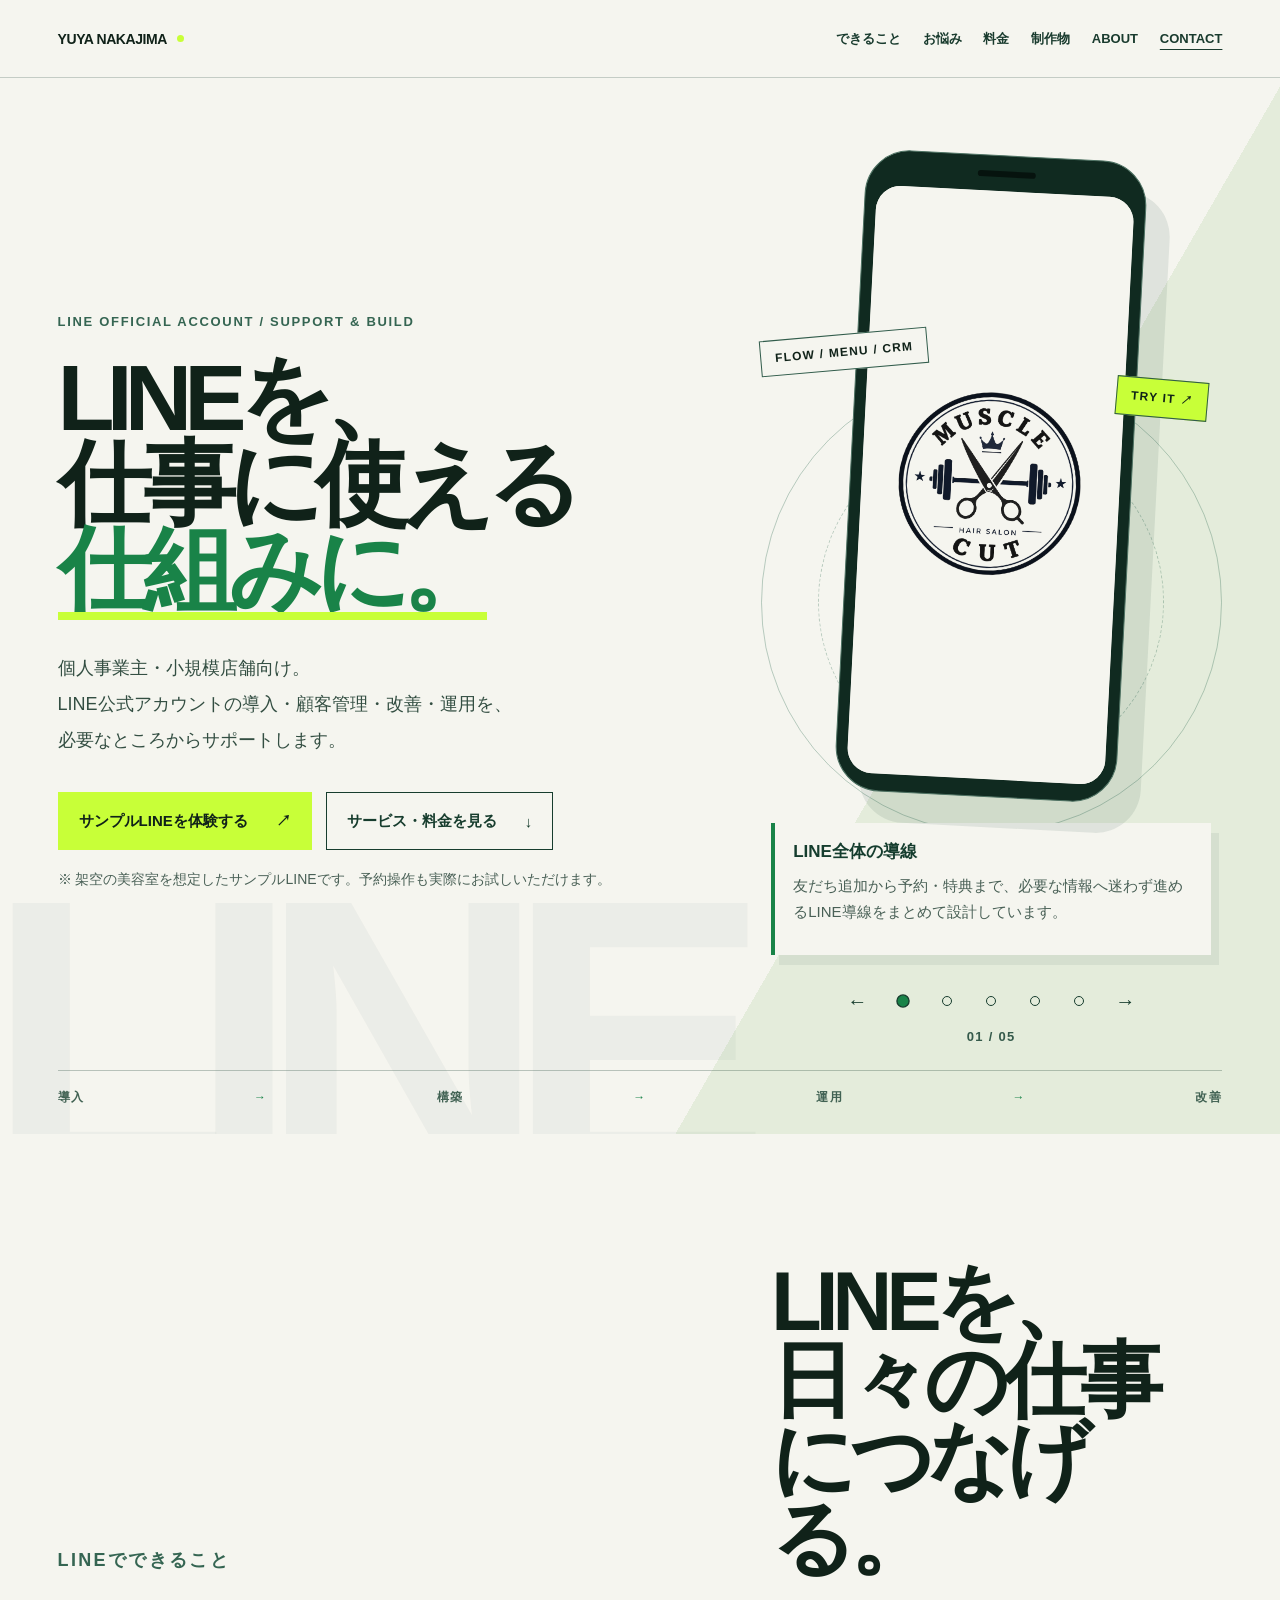
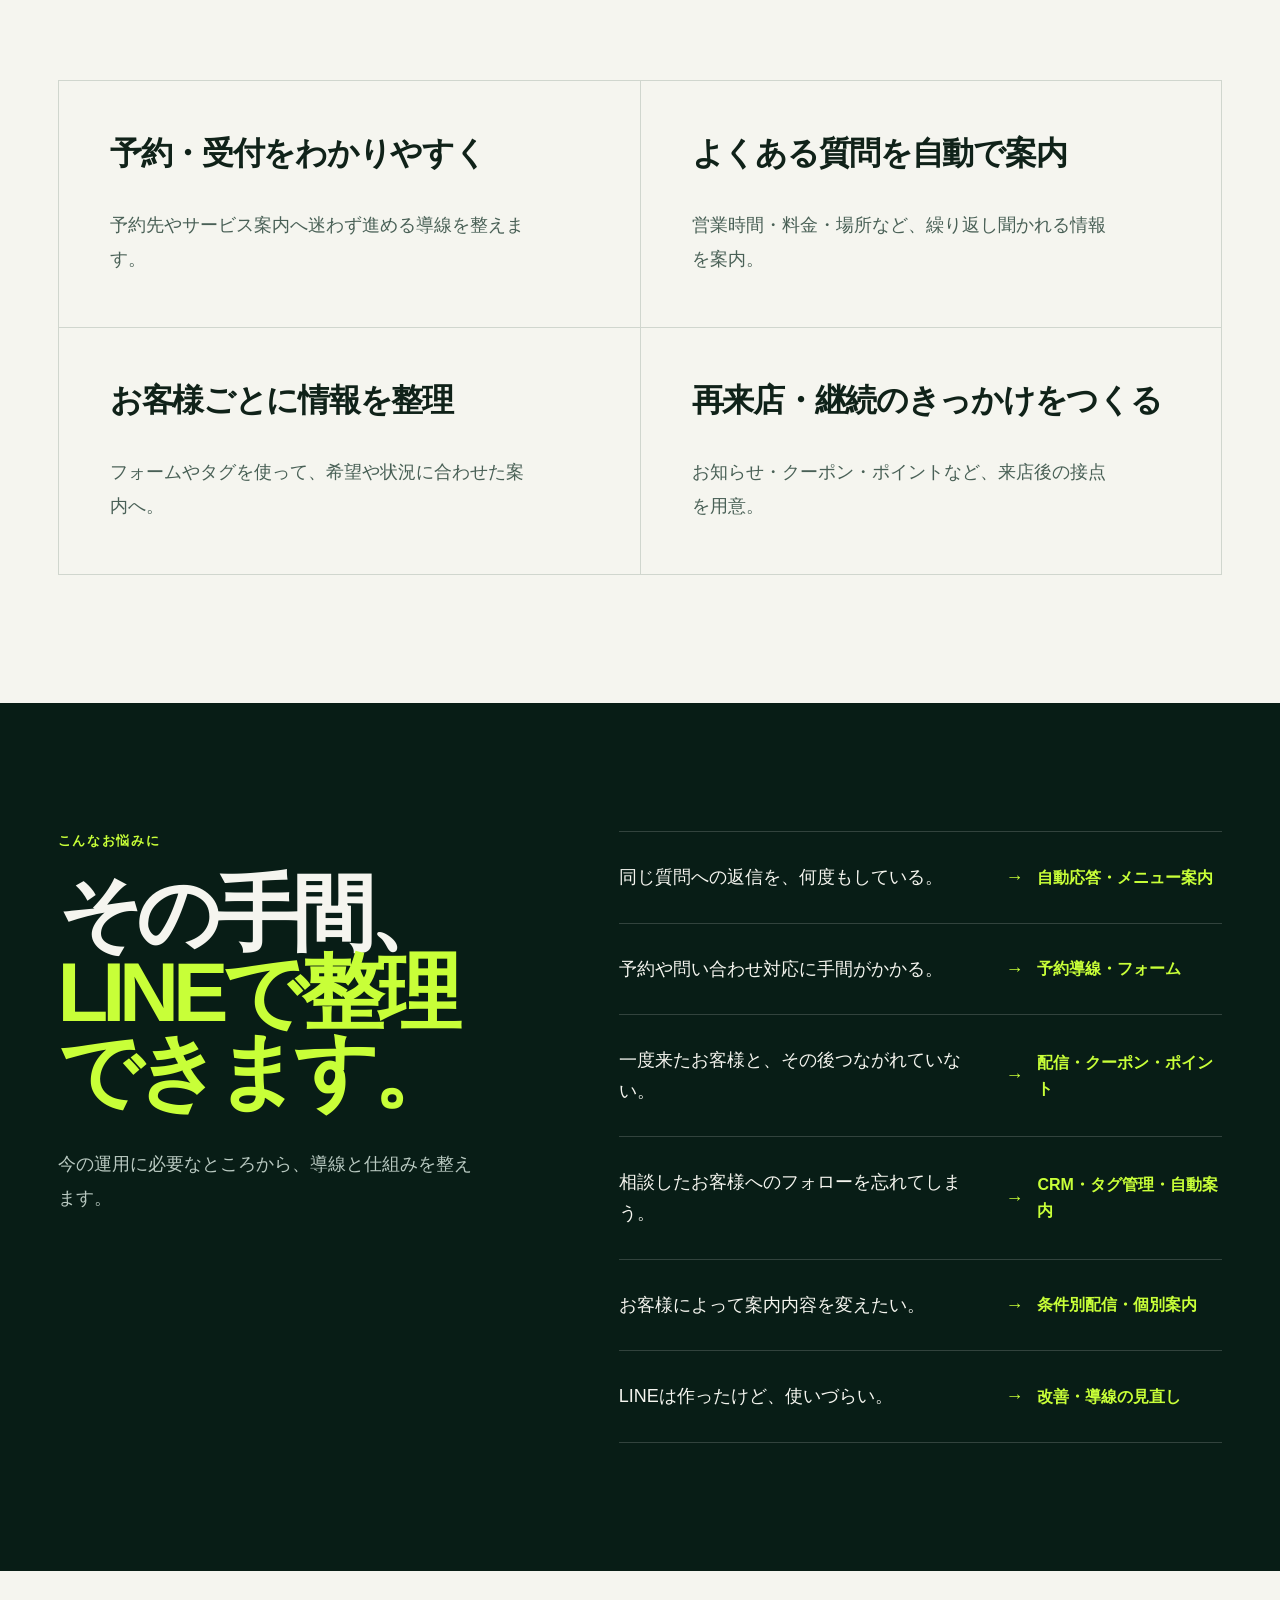
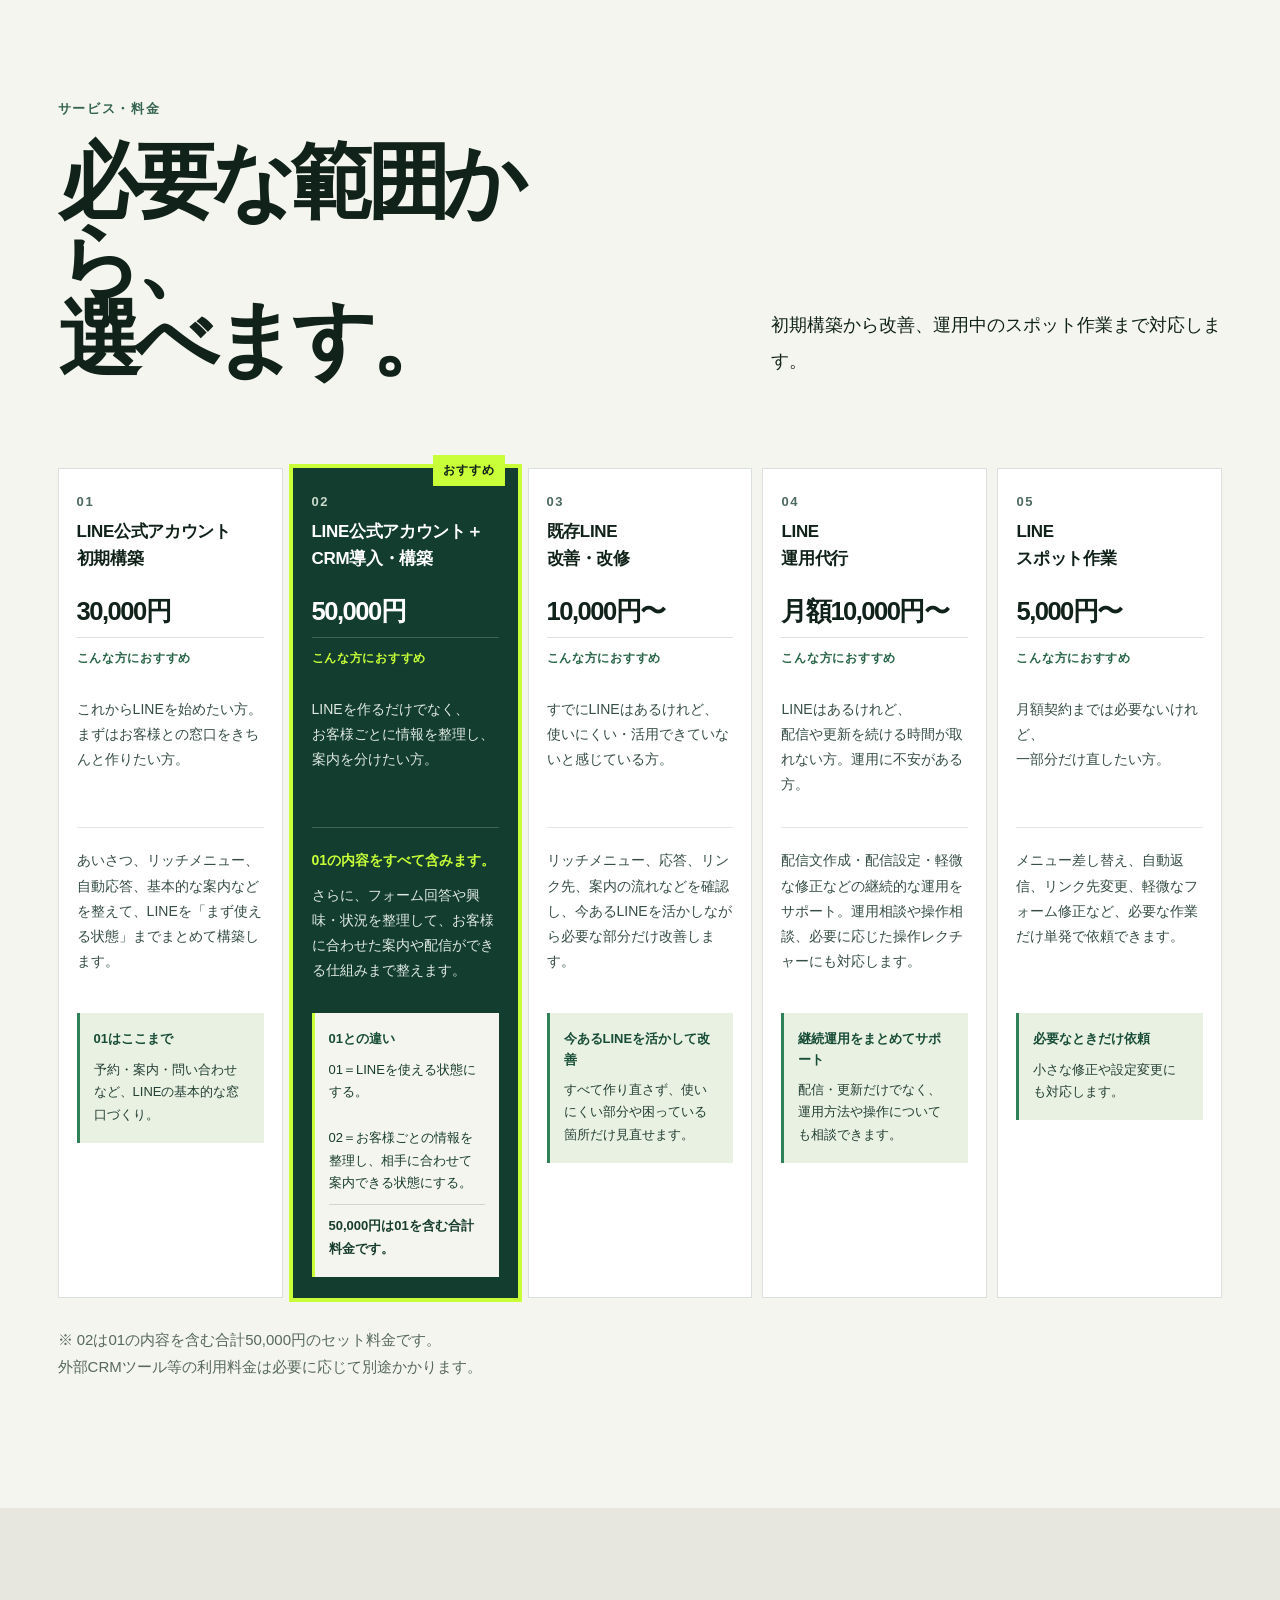
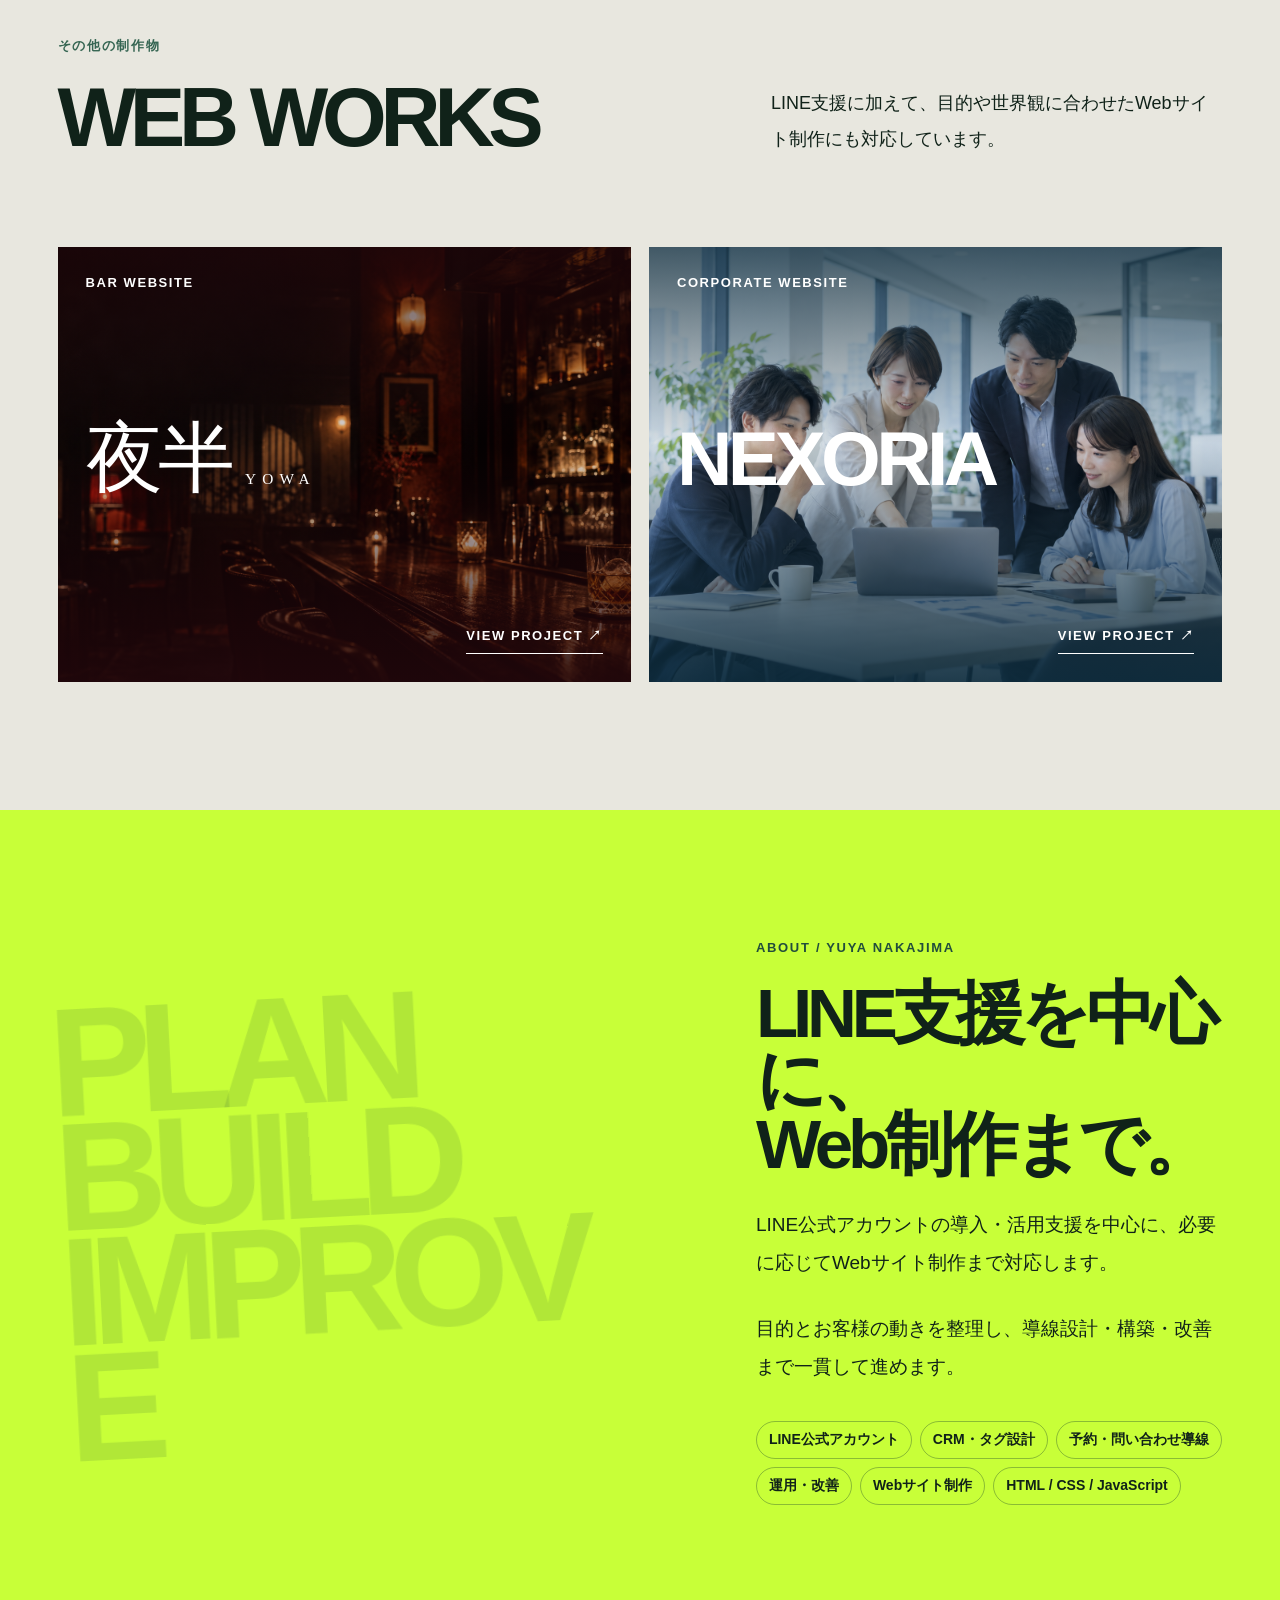
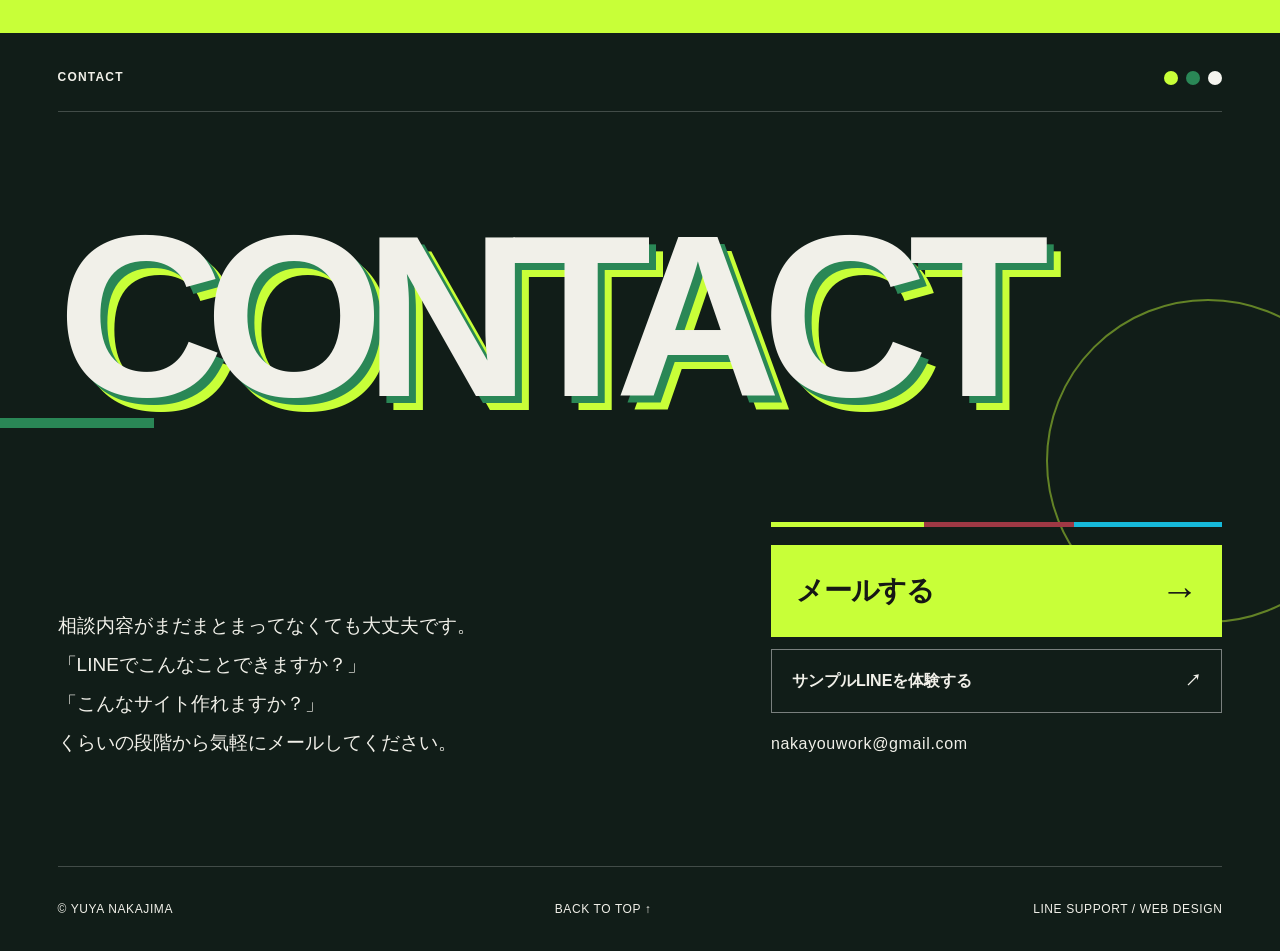
==== commit c69433ba: "Update pricing and hero slider" ====
--- a/index.html
+++ b/index.html
@@ -16,7 +16,6 @@
     <nav aria-label="メインナビゲーション">
       <a href="#line">できること</a>
       <a href="#problems">お悩み</a>
-      <a href="#sample">サンプル</a>
       <a href="#services">料金</a>
       <a href="#web">制作物</a>
       <a href="#about">ABOUT</a>
@@ -34,17 +33,45 @@
           <a class="home-cta home-cta-primary" href="https://line.me/R/ti/p/%40281okmco" target="_blank" rel="noopener noreferrer">サンプルLINEを体験する <span aria-hidden="true">↗</span><span class="sr-only">（新しいタブ）</span></a>
           <a class="home-cta home-cta-secondary" href="#services">サービス・料金を見る <span aria-hidden="true">↓</span></a>
         </div>
+        <p class="hero-sample-note">※ 架空の美容室を想定したサンプルLINEです。予約操作も実際にお試しいただけます。</p>
       </div>
       <div class="home-hero-visual" aria-label="MUSCLE CUTのLINEサンプル画面">
         <span class="hero-orbit hero-orbit-one" aria-hidden="true"></span>
         <span class="hero-orbit hero-orbit-two" aria-hidden="true"></span>
         <span class="hero-tag hero-tag-flow" aria-hidden="true">FLOW / MENU / CRM</span>
         <span class="hero-tag hero-tag-live" aria-hidden="true">TRY IT ↗</span>
-        <div class="hero-phone">
-          <span class="hero-phone-speaker" aria-hidden="true"></span>
-          <img src="images/muscle-cut/01_line_experience.png" width="836" height="1909" alt="友だち追加後の案内とリッチメニューを表示したMUSCLE CUTの実際のLINE画面">
+        <div class="hero-slider" data-hero-slider role="region" aria-roledescription="カルーセル" aria-label="MUSCLE CUTの実画像" tabindex="0">
+          <div class="hero-phone">
+            <span class="hero-phone-speaker" aria-hidden="true"></span>
+            <div class="hero-slides">
+              <div class="hero-slide hero-slide-logo is-active" data-hero-slide aria-hidden="false"><img src="images/muscle-cut-logo.png" width="1000" height="1000" alt="MUSCLE CUTのロゴ"></div>
+              <div class="hero-slide" data-hero-slide aria-hidden="true"><img src="images/muscle-cut/01_line_experience.png" width="836" height="1909" alt="友だち追加後の案内とリッチメニュー"></div>
+              <div class="hero-slide" data-hero-slide aria-hidden="true"><img src="images/muscle-cut/02_reservation_intro.png" width="837" height="1906" alt="店舗紹介と予約案内画面"></div>
+              <div class="hero-slide" data-hero-slide aria-hidden="true"><img src="images/muscle-cut/03_staff_select.png" width="837" height="1907" alt="担当スタッフを選択する画面"></div>
+              <div class="hero-slide" data-hero-slide aria-hidden="true"><img src="images/muscle-cut/04_point_benefit.png" width="836" height="1920" alt="ポイントカードと特典案内画面"></div>
+            </div>
+          </div>
+          <div class="hero-slide-copy">
+            <div class="hero-slide-copy-item is-active" data-slider-copy aria-hidden="false"><strong>LINE全体の導線</strong><p>友だち追加から予約・特典まで、必要な情報へ迷わず進めるLINE導線をまとめて設計しています。</p></div>
+            <div class="hero-slide-copy-item" data-slider-copy aria-hidden="true"><strong>友だち追加後の案内とリッチメニュー</strong><p>友だち追加直後に必要な情報を案内し、リッチメニューから予約・メニュー・ポイントなどへ進めるようにしています。</p></div>
+            <div class="hero-slide-copy-item" data-slider-copy aria-hidden="true"><strong>LINEからそのまま予約へ</strong><p>店舗情報やサービス内容を確認したあと、そのまま予約へ進める導線を用意しています。</p></div>
+            <div class="hero-slide-copy-item" data-slider-copy aria-hidden="true"><strong>スタッフを選べる予約導線</strong><p>指名なし・スタッフ選択など、希望に合わせて予約を進められるようにしています。</p></div>
+            <div class="hero-slide-copy-item" data-slider-copy aria-hidden="true"><strong>ポイント・特典で再来店のきっかけをつくる</strong><p>ポイントカードや特典を用意し、来店後もLINEでつながる仕組みを作っています。</p></div>
+          </div>
+          <div class="hero-slider-controls">
+            <button class="hero-slider-arrow" type="button" data-slider-prev aria-label="前の画像を表示">←</button>
+            <div class="hero-slider-dots" aria-label="表示する画像を選択">
+              <button type="button" data-slider-dot aria-label="1枚目を表示" aria-current="true"></button>
+              <button type="button" data-slider-dot aria-label="2枚目を表示"></button>
+              <button type="button" data-slider-dot aria-label="3枚目を表示"></button>
+              <button type="button" data-slider-dot aria-label="4枚目を表示"></button>
+              <button type="button" data-slider-dot aria-label="5枚目を表示"></button>
+            </div>
+            <button class="hero-slider-arrow" type="button" data-slider-next aria-label="次の画像を表示">→</button>
+          </div>
+          <p class="hero-slider-count" aria-hidden="true"><span data-slider-current>01</span> / 05</p>
+          <p class="sr-only" data-slider-announcer aria-live="polite"></p>
         </div>
-        <img class="hero-logo" src="images/muscle-cut-logo.png" alt="MUSCLE CUT Hair Salon">
       </div>
       <div class="home-hero-foot" aria-hidden="true"><span>導入</span><i>→</i><span>構築</span><i>→</i><span>運用</span><i>→</i><span>改善</span></div>
     </section>
@@ -78,39 +105,60 @@
       </div>
     </section>
 
-    <section class="sample-section" id="sample" aria-labelledby="sample-title">
-      <div class="home-section-head sample-heading">
-        <div><p class="home-kicker">サンプルLINEを体験</p><h2 id="sample-title">触ってわかる、<br>MUSCLE CUT。</h2></div>
-        <p>友だち追加後の案内から予約、スタッフ選択、来店後の特典まで。実際のLINE画面で流れを確認できます。</p>
-      </div>
-      <ul class="sample-functions" aria-label="サンプルLINEで確認できる機能">
-        <li>友だち追加後の案内</li><li>リッチメニュー</li><li>予約導線</li><li>スタッフ選択</li><li>ポイント・特典</li><li>よくある質問</li>
-      </ul>
-      <div class="sample-gallery">
-        <figure class="sample-shot sample-shot-main"><div><img src="images/muscle-cut/01_line_experience.png" width="836" height="1909" alt="友だち追加後の案内と6つのリッチメニュー" loading="lazy"></div><figcaption>LINE EXPERIENCE</figcaption></figure>
-        <figure class="sample-shot"><div><img src="images/muscle-cut/02_reservation_intro.png" width="837" height="1906" alt="店舗紹介、営業時間、サービス案内と予約ボタン" loading="lazy"></div><figcaption>RESERVATION</figcaption></figure>
-        <figure class="sample-shot"><div><img src="images/muscle-cut/03_staff_select.png" width="837" height="1907" alt="指名なし、またはスタッフを選択できる画面" loading="lazy"></div><figcaption>STAFF SELECT</figcaption></figure>
-        <figure class="sample-shot"><div><img src="images/muscle-cut/04_point_benefit.png" width="836" height="1920" alt="ポイントカードと特典案内" loading="lazy"></div><figcaption>POINT / BENEFIT</figcaption></figure>
-      </div>
-      <div class="sample-action">
-        <a class="home-cta home-cta-primary" href="https://line.me/R/ti/p/%40281okmco" target="_blank" rel="noopener noreferrer">サンプルLINEを体験する <span aria-hidden="true">↗</span><span class="sr-only">（新しいタブ）</span></a>
-        <p>※ 架空の美容室を想定したサンプルLINEです。予約操作も実際にお試しいただけます。</p>
-      </div>
-    </section>
-
     <section class="pricing-section" id="services" aria-labelledby="pricing-title">
       <div class="home-section-head pricing-heading">
         <div><p class="home-kicker">サービス・料金</p><h2 id="pricing-title">必要な範囲から、<br>選べます。</h2></div>
         <p>初期構築から改善、運用中のスポット作業まで対応します。</p>
       </div>
       <div class="pricing-grid">
-        <article class="price-card"><span class="price-index">01</span><h3>LINE公式アカウント<br>初期構築</h3><p class="price">30,000円</p><p class="price-description">初期設定、リッチメニュー、基本導線をまとめて構築します。</p></article>
-        <article class="price-card price-card-featured"><span class="recommend">おすすめ</span><span class="price-index">02</span><h3>LINE公式アカウント＋<br>CRM導入・構築</h3><p class="price">50,000円</p><p class="price-description">初期構築に加え、フォーム・タグ・顧客管理の仕組みを整えます。</p></article>
-        <article class="price-card"><span class="price-index">03</span><h3>既存LINE<br>改善・改修</h3><p class="price">10,000円〜</p><p class="price-description">現在の構成を確認し、迷いやすい導線や案内内容を見直します。</p></article>
-        <article class="price-card"><span class="price-index">04</span><h3>LINE<br>運用代行</h3><p class="price price-monthly">月額10,000円〜</p><p class="price-description">配信や設定更新など、継続的な運用をサポートします。</p></article>
-        <article class="price-card"><span class="price-index">05</span><h3>LINE<br>スポット作業</h3><p class="price">5,000円〜</p><p class="price-description">画像差し替えや設定変更など、必要な作業だけ対応します。</p></article>
+        <article class="price-card">
+          <span class="price-index">01</span>
+          <h3>LINE公式アカウント<br>初期構築</h3>
+          <p class="price">30,000円</p>
+          <p class="price-label">こんな方におすすめ</p>
+          <p class="price-audience">これからLINEを始めたい方。<br>まずはお客様との窓口をきちんと作りたい方。</p>
+          <p class="price-service">あいさつ、リッチメニュー、自動応答、基本的な案内などを整えて、LINEを「まず使える状態」までまとめて構築します。</p>
+          <div class="price-supplement"><strong>01はここまで</strong><p>予約・案内・問い合わせなど、LINEの基本的な窓口づくり。</p></div>
+        </article>
+        <article class="price-card price-card-featured">
+          <span class="recommend">おすすめ</span>
+          <span class="price-index">02</span>
+          <h3>LINE公式アカウント＋<br>CRM導入・構築</h3>
+          <p class="price">50,000円</p>
+          <p class="price-label">こんな方におすすめ</p>
+          <p class="price-audience">LINEを作るだけでなく、<br>お客様ごとに情報を整理し、案内を分けたい方。</p>
+          <p class="price-service"><strong>01の内容をすべて含みます。</strong>さらに、フォーム回答や興味・状況を整理して、お客様に合わせた案内や配信ができる仕組みまで整えます。</p>
+          <div class="price-supplement"><strong>01との違い</strong><p>01＝LINEを使える状態にする。<br><br>02＝お客様ごとの情報を整理し、相手に合わせて案内できる状態にする。</p><p class="price-supplement-note">50,000円は01を含む合計料金です。</p></div>
+        </article>
+        <article class="price-card">
+          <span class="price-index">03</span>
+          <h3>既存LINE<br>改善・改修</h3>
+          <p class="price">10,000円〜</p>
+          <p class="price-label">こんな方におすすめ</p>
+          <p class="price-audience">すでにLINEはあるけれど、<br>使いにくい・活用できていないと感じている方。</p>
+          <p class="price-service">リッチメニュー、応答、リンク先、案内の流れなどを確認し、今あるLINEを活かしながら必要な部分だけ改善します。</p>
+          <div class="price-supplement"><strong>今あるLINEを活かして改善</strong><p>すべて作り直さず、使いにくい部分や困っている箇所だけ見直せます。</p></div>
+        </article>
+        <article class="price-card">
+          <span class="price-index">04</span>
+          <h3>LINE<br>運用代行</h3>
+          <p class="price price-monthly">月額10,000円〜</p>
+          <p class="price-label">こんな方におすすめ</p>
+          <p class="price-audience">LINEはあるけれど、<br>配信や更新を続ける時間が取れない方。運用に不安がある方。</p>
+          <p class="price-service">配信文作成・配信設定・軽微な修正などの継続的な運用をサポート。運用相談や操作相談、必要に応じた操作レクチャーにも対応します。</p>
+          <div class="price-supplement"><strong>継続運用をまとめてサポート</strong><p>配信・更新だけでなく、運用方法や操作についても相談できます。</p></div>
+        </article>
+        <article class="price-card">
+          <span class="price-index">05</span>
+          <h3>LINE<br>スポット作業</h3>
+          <p class="price">5,000円〜</p>
+          <p class="price-label">こんな方におすすめ</p>
+          <p class="price-audience">月額契約までは必要ないけれど、<br>一部分だけ直したい方。</p>
+          <p class="price-service">メニュー差し替え、自動返信、リンク先変更、軽微なフォーム修正など、必要な作業だけ単発で依頼できます。</p>
+          <div class="price-supplement"><strong>必要なときだけ依頼</strong><p>小さな修正や設定変更にも対応します。</p></div>
+        </article>
       </div>
-      <p class="price-note">※ 02は01の内容を含む合計50,000円のセット料金です。外部CRMツール等の利用料金は必要に応じて別途。</p>
+      <p class="price-note">※ 02は01の内容を含む合計50,000円のセット料金です。<br>外部CRMツール等の利用料金は必要に応じて別途かかります。</p>
     </section>
 
     <section class="other-works" id="web" aria-labelledby="works-title">
@@ -138,7 +186,7 @@
     <section class="contact-section" id="contact" aria-labelledby="contact-title">
       <div class="section-label"><span>CONTACT</span><span class="color-dots" aria-hidden="true"><i></i><i></i><i></i></span></div>
       <h2 id="contact-title">CONTACT</h2>
-      <div class="contact-bottom"><p class="contact-copy">相談内容がまだまとまってなくても大丈夫です。<br>「LINEでこんなことできますか？」<br>「こんなサイト作れますか？」<br>くらいの段階から気軽にメールしてください。</p><div class="contact-action"><a class="contact-mail-cta" href="mailto:nakayouwork@gmail.com">メールする <span aria-hidden="true">→</span></a><a class="contact-address" href="mailto:nakayouwork@gmail.com">nakayouwork@gmail.com</a></div></div>
+      <div class="contact-bottom"><p class="contact-copy">相談内容がまだまとまってなくても大丈夫です。<br>「LINEでこんなことできますか？」<br>「こんなサイト作れますか？」<br>くらいの段階から気軽にメールしてください。</p><div class="contact-action"><a class="contact-mail-cta" href="mailto:nakayouwork@gmail.com">メールする <span aria-hidden="true">→</span></a><a class="contact-line-cta" href="https://line.me/R/ti/p/%40281okmco" target="_blank" rel="noopener noreferrer">サンプルLINEを体験する <span aria-hidden="true">↗</span><span class="sr-only">（新しいタブ）</span></a><a class="contact-address" href="mailto:nakayouwork@gmail.com">nakayouwork@gmail.com</a></div></div>
       <footer><span>© YUYA NAKAJIMA</span><a href="#top">BACK TO TOP ↑</a><span>LINE SUPPORT / WEB DESIGN</span></footer>
     </section>
   </main>
--- a/styles.css
+++ b/styles.css
@@ -111,6 +111,8 @@
 .contact-mail-cta span{font-size:1.35em;transition:transform .25s}
 .contact-mail-cta:hover,.contact-mail-cta:focus-visible{background:var(--cyan);color:#07171c}
 .contact-mail-cta:hover span{transform:translateX(7px)}
+.contact-line-cta{display:flex;align-items:center;justify-content:space-between;gap:24px;min-height:64px;margin-top:12px;padding:14px 20px;border:1px solid #ffffff70;color:var(--paper);font-size:16px;font-weight:800;transition:background .25s,color .25s,border-color .25s}
+.contact-line-cta:hover,.contact-line-cta:focus-visible{background:var(--paper);border-color:var(--paper);color:var(--ink)}
 .contact-address{display:flex;align-items:center;min-height:50px;padding-top:12px;font-size:14px;letter-spacing:.04em;overflow-wrap:anywhere}
 .contact-address:hover{text-decoration:underline;text-underline-offset:5px}
 
@@ -121,6 +123,7 @@
   .contact-copy{font-size:15px!important;line-height:1.95!important}
   .contact-action{width:100%}
   .contact-mail-cta{min-height:72px;padding:16px 19px;font-size:22px}
+  .contact-line-cta{min-height:58px;padding:13px 17px;font-size:15px}
   .contact-address{font-size:13px;min-height:48px}
 }
 
@@ -138,74 +141,97 @@
 .home{--home-green:#123d2f;--home-deep:#081d16;--home-soft:#e7f0df;--home-rule:#183b2e2b;background:#f5f5ef;color:#102219;overflow-wrap:anywhere}
 .home .site-header{position:sticky;top:0;z-index:50;margin:0;padding:0 var(--pad);min-height:78px;background:#f5f5eff2;border-color:#183b2e38;backdrop-filter:blur(14px)}
 .home .site-header nav{gap:clamp(12px,1.7vw,26px);flex-wrap:wrap;justify-content:flex-end}
-.home .site-header nav a{font-size:11px;color:#193b2e}
+.home .site-header nav a{font-size:13px;color:#193b2e}
 .home .brand-dot{background:var(--lime)}
-.home-kicker{margin:0 0 22px;font-size:11px;font-weight:800;line-height:1.6;letter-spacing:.13em;text-transform:uppercase;color:#356552}
+.home-kicker{margin:0 0 22px;font-size:13px;font-weight:800;line-height:1.6;letter-spacing:.13em;text-transform:uppercase;color:#356552}
 .home-hero{min-height:calc(100vh - 78px);padding:clamp(45px,6vw,90px) var(--pad) 28px;display:grid;grid-template-columns:minmax(0,1.15fr) minmax(350px,.85fr);grid-template-rows:1fr auto;gap:20px clamp(40px,6vw,100px);position:relative;overflow:hidden;background:linear-gradient(120deg,#f5f5ef 0 68%,#e4ecdb 68%)}
 .home-hero:before{content:"LINE";position:absolute;left:-.035em;bottom:-.16em;color:#123d2f0a;font-weight:900;font-size:clamp(210px,31vw,500px);letter-spacing:-.1em;line-height:.8;pointer-events:none}
 .home-hero-copy{position:relative;z-index:2;align-self:center;max-width:850px}
 .home-hero h1{font-size:clamp(62px,7.3vw,118px);font-weight:900;letter-spacing:-.085em;line-height:.92;color:#102219}
 .home-hero h1 em{font-style:normal;color:#198348;display:inline-block;position:relative}
 .home-hero h1 em:after{content:"";position:absolute;left:0;right:0;bottom:-.08em;height:.08em;background:var(--lime)}
-.home-hero-lead{max-width:660px;margin:38px 0 0;font-size:clamp(15px,1.35vw,19px);line-height:2;color:#334e42}
+.home-hero-lead{max-width:660px;margin:38px 0 0;font-size:clamp(18px,1.35vw,21px);line-height:2;color:#334e42}
 .home-actions{display:flex;flex-wrap:wrap;gap:14px;margin-top:34px}
-.home-cta{min-height:58px;padding:15px 20px;display:inline-flex;align-items:center;justify-content:space-between;gap:28px;border:1px solid #173d2e;font-size:13px;font-weight:800;transition:transform .25s,background .25s,color .25s}
+.home-cta{min-height:58px;padding:15px 20px;display:inline-flex;align-items:center;justify-content:space-between;gap:28px;border:1px solid #173d2e;font-size:15px;font-weight:800;transition:transform .25s,background .25s,color .25s}
 .home-cta:hover,.home-cta:focus-visible{transform:translateY(-3px)}
 .home-cta-primary{background:var(--lime);color:#102219;border-color:var(--lime)}
 .home-cta-primary:hover,.home-cta-primary:focus-visible{background:#d9ff76}
 .home-cta-secondary{background:transparent;color:#173d2e}
 .home-cta-secondary:hover,.home-cta-secondary:focus-visible{background:#173d2e;color:#fff}
+.hero-sample-note{max-width:650px;margin:17px 0 0;font-size:14px;line-height:1.8;color:#496056}
 .home-hero-visual{min-height:660px;display:grid;place-items:center;position:relative;isolation:isolate}
 .hero-orbit{position:absolute;width:min(36vw,520px);aspect-ratio:1;border:1px solid #2f6a5050;border-radius:50%;z-index:-1}
 .hero-orbit-two{width:min(27vw,390px);border-style:dashed}
 .hero-phone{width:clamp(245px,22vw,330px);padding:35px 11px 17px;background:#102a20;border:1px solid #4e7263;border-radius:45px;box-shadow:25px 30px 0 #123d2f18;position:relative;transform:rotate(3deg)}
 .hero-phone-speaker{position:absolute;top:15px;left:50%;width:58px;height:6px;border-radius:9px;background:#06130e;transform:translateX(-50%)}
 .hero-phone img{display:block;width:100%;height:auto;border-radius:25px}
-.hero-logo{position:absolute;right:0;bottom:5%;width:clamp(92px,9vw,135px);aspect-ratio:1;object-fit:contain;padding:10px;background:#f5f5ef;border-radius:50%;box-shadow:0 0 0 10px var(--lime);transform:rotate(-7deg)}
-.hero-tag{position:absolute;z-index:2;padding:10px 14px;background:#f5f5ef;border:1px solid #315c4b;font-size:10px;font-weight:800;letter-spacing:.1em}
+.hero-slider{position:relative;z-index:1;display:grid;justify-items:center;width:min(100%,440px);touch-action:pan-y}
+.hero-slides{position:relative;width:100%;aspect-ratio:836/1909;overflow:hidden;border-radius:25px;background:#f5f5ef}
+.hero-slide{position:absolute;inset:0;display:grid;place-items:center;opacity:0;pointer-events:none;transition:opacity .45s ease}
+.hero-slide.is-active{opacity:1;pointer-events:auto}
+.hero-slide img{width:100%;height:100%;object-fit:contain;border-radius:25px}
+.hero-slide-logo{background:#f5f5ef}
+.hero-slide-logo img{width:74%;height:auto;aspect-ratio:1;object-fit:contain;border-radius:0}
+.hero-slide-copy{width:100%;min-height:132px;margin-top:26px;padding:16px 18px;background:#f5f5ef;border-left:4px solid #198348;box-shadow:8px 10px 0 #123d2f12}
+.hero-slide-copy-item{display:none}
+.hero-slide-copy-item.is-active{display:block}
+.hero-slide-copy-item strong{display:block;font-size:17px;line-height:1.5;color:#153d2e}
+.hero-slide-copy-item p{margin:8px 0 0;font-size:15px;line-height:1.75;color:#496056}
+.hero-slider-controls{display:flex;align-items:center;justify-content:center;gap:2px;margin-top:24px}
+.hero-slider-arrow,.hero-slider-dots button{min-width:44px;min-height:44px;border:0;background:transparent;color:#173d2e;cursor:pointer}
+.hero-slider-arrow{font-size:20px;font-weight:800}
+.hero-slider-arrow:hover,.hero-slider-arrow:focus-visible{background:#173d2e;color:#fff}
+.hero-slider-dots{display:flex;align-items:center}
+.hero-slider-dots button{position:relative;padding:0}
+.hero-slider-dots button:before{content:"";position:absolute;left:50%;top:50%;width:8px;height:8px;border:1px solid #173d2e;border-radius:50%;transform:translate(-50%,-50%);transition:background .2s,transform .2s}
+.hero-slider-dots button[aria-current="true"]:before{background:#198348;transform:translate(-50%,-50%) scale(1.35)}
+.hero-slider-count{margin:2px 0 0;font-size:13px;font-weight:800;letter-spacing:.1em;color:#355a4b}
+.hero-tag{position:absolute;z-index:2;padding:10px 14px;background:#f5f5ef;border:1px solid #315c4b;font-size:12px;font-weight:800;letter-spacing:.1em}
 .hero-tag-flow{left:0;top:20%;transform:rotate(-5deg)}.hero-tag-live{right:3%;top:25%;background:var(--lime);transform:rotate(5deg)}
-.home-hero-foot{grid-column:1/-1;position:relative;z-index:2;border-top:1px solid #183b2e45;padding-top:18px;display:flex;align-items:center;justify-content:space-between;font-size:10px;font-weight:800;letter-spacing:.12em;color:#416253}
+.home-hero-foot{grid-column:1/-1;position:relative;z-index:2;border-top:1px solid #183b2e45;padding-top:18px;display:flex;align-items:center;justify-content:space-between;font-size:12px;font-weight:800;letter-spacing:.12em;color:#416253}
 .home-hero-foot i{font-style:normal;color:#198348}
 .home-section-head{display:grid;grid-template-columns:minmax(0,1.15fr) minmax(280px,.85fr);gap:clamp(40px,8vw,130px);align-items:end}
 .home-section-head h2,.problem-intro h2,.home-about h2{font-size:clamp(45px,6.5vw,100px);font-weight:900;letter-spacing:-.075em;line-height:.95}
-.home-section-head>p,.sample-heading>p,.pricing-heading>p,.works-heading>p{font-size:16px;line-height:2;max-width:520px;margin:0}
+.home-section-head>p,.pricing-heading>p,.works-heading>p{font-size:18px;line-height:2;max-width:520px;margin:0}
 .home-capabilities{padding:clamp(80px,10vw,150px) var(--pad);background:#f5f5ef}
 .capability-list{display:grid;grid-template-columns:1fr 1fr;margin-top:clamp(60px,8vw,120px);border-top:1px solid var(--home-rule);border-left:1px solid var(--home-rule)}
 .capability-list article{min-height:230px;padding:clamp(26px,4vw,58px);border-right:1px solid var(--home-rule);border-bottom:1px solid var(--home-rule);display:flex;flex-direction:column;justify-content:space-between}
 .capability-list h3{font-size:clamp(23px,2.5vw,38px);line-height:1.35;letter-spacing:-.04em;max-width:520px}
-.capability-list p{font-size:15px;line-height:1.9;max-width:430px;margin:32px 0 0;color:#496056}
+.capability-list p{font-size:18px;line-height:1.9;max-width:430px;margin:32px 0 0;color:#496056}
 .problem-section{padding:clamp(80px,10vw,150px) var(--pad);background:var(--home-deep);color:#f5f5ef;display:grid;grid-template-columns:minmax(0,.85fr) minmax(500px,1.15fr);gap:clamp(55px,9vw,150px)}
 .problem-section .home-kicker{color:var(--lime)}
 .problem-intro{position:sticky;top:130px;align-self:start}
 .problem-intro h2 em{display:block;color:var(--lime);font-style:normal}
-.problem-intro>p:last-child{max-width:430px;margin:36px 0 0;color:#b9c9c1;font-size:15px}
+.problem-intro>p:last-child{max-width:430px;margin:36px 0 0;color:#b9c9c1;font-size:18px;line-height:1.9}
 .problem-list{border-top:1px solid #ffffff2b}
 .problem-list article{padding:30px 0;border-bottom:1px solid #ffffff2b;display:grid;grid-template-columns:minmax(0,1fr) minmax(180px,.6fr);gap:25px;align-items:center}
-.problem-list p{font-size:clamp(16px,1.4vw,20px);line-height:1.7;margin:0}
-.problem-list strong{font-size:13px;line-height:1.6;color:var(--lime);display:flex;align-items:center;gap:14px}
+.problem-list p{font-size:clamp(18px,1.4vw,22px);line-height:1.7;margin:0}
+.problem-list strong{font-size:16px;line-height:1.6;color:var(--lime);display:flex;align-items:center;gap:14px}
 .problem-list strong:before{content:"→";font-size:18px;font-weight:400}
-.sample-section{padding:clamp(80px,10vw,150px) var(--pad);background:#dfe9d7;overflow:hidden}
-.sample-functions{display:flex;flex-wrap:wrap;gap:8px;margin:45px 0 0;list-style:none}
-.sample-functions li{padding:10px 14px;border:1px solid #173d2e52;border-radius:99px;font-size:11px;font-weight:700}
-.sample-gallery{margin-top:65px;display:grid;grid-template-columns:1.08fr repeat(3,.72fr);gap:clamp(14px,2.4vw,36px);align-items:end}
-.sample-shot{margin:0;min-width:0}
-.sample-shot>div{background:#102a20;border:1px solid #315b4b;padding:12px;border-radius:28px;box-shadow:12px 16px 0 #123d2f15}
-.sample-shot img{display:block;width:100%;height:auto;border-radius:18px}
-.sample-shot figcaption{margin-top:18px;padding-top:12px;border-top:1px solid #173d2e42;font-size:10px;font-weight:800;letter-spacing:.1em}
-.sample-shot-main{transform:translateY(-28px)}
-.sample-action{margin-top:70px;display:flex;align-items:center;gap:30px;flex-wrap:wrap}
-.sample-action p{font-size:12px;line-height:1.8;max-width:650px;margin:0;color:#425b50}
 .pricing-section{padding:clamp(80px,10vw,150px) var(--pad);background:#f5f5ef}
-.pricing-grid{display:grid;grid-template-columns:repeat(5,minmax(0,1fr));gap:10px;margin-top:clamp(60px,7vw,100px)}
-.price-card{position:relative;min-width:0;min-height:430px;padding:25px 20px;background:#fff;border:1px solid #183b2e29;display:grid;grid-template-rows:36px minmax(88px,auto) minmax(72px,auto) 1fr;align-items:start}
+.pricing-grid{display:grid;grid-template-columns:repeat(5,minmax(0,1fr));gap:10px;margin-top:clamp(60px,7vw,100px);align-items:stretch}
+.price-card{position:relative;min-width:0;padding:25px 18px 20px;background:#fff;border:1px solid #183b2e29;display:grid;grid-template-rows:30px 88px 72px 38px 130px 190px auto;align-items:start}
+@supports(grid-template-rows:subgrid){.price-card{grid-template-rows:subgrid;grid-row:span 7}}
 .price-card-featured{background:var(--home-green);color:#fff;border-color:var(--home-green);box-shadow:0 0 0 4px var(--lime)}
-.price-index{font-size:11px;font-weight:800;color:#4d6a5e;letter-spacing:.12em}.price-card-featured .price-index{color:#c9dacd}
-.price-card h3{font-size:17px;line-height:1.55;letter-spacing:-.02em}
+.price-index{font-size:13px;font-weight:800;color:#4d6a5e;letter-spacing:.12em}.price-card-featured .price-index{color:#c9dacd}
+.price-card h3{margin:0;font-size:17px;line-height:1.55;letter-spacing:-.02em}
 .price{margin:0!important;padding-top:14px;font-size:clamp(24px,2vw,34px);font-weight:900;line-height:1.2;letter-spacing:-.06em;white-space:nowrap}
-.price-description{margin:0!important;padding-top:21px;border-top:1px solid #183b2e29;font-size:12px;line-height:1.9;color:#53665e}
-.price-card-featured .price-description{border-color:#ffffff30;color:#d4e1d9}
-.recommend{position:absolute;right:12px;top:-14px;padding:7px 10px;background:var(--lime);color:#102219;font-size:10px;font-weight:900;letter-spacing:.08em}
-.price-note{margin:28px 0 0;font-size:12px;line-height:1.8;color:#56685f}
+.price-label{align-self:end;margin:0;padding:11px 0 8px;border-top:1px solid #183b2e29;font-size:12px;font-weight:900;line-height:1.5;letter-spacing:.06em;color:#286448}
+.price-audience,.price-service{margin:0;font-size:14px;line-height:1.8;color:#354d43}
+.price-audience{padding:12px 0 20px}
+.price-service{padding:20px 0;border-top:1px solid #183b2e20}
+.price-service strong{display:block;margin-bottom:9px;color:#173d2e}
+.price-supplement{align-self:start;width:100%;padding:16px 14px;background:#e9f1e3;border-left:3px solid #2f8258;color:#233f33}
+.price-supplement strong{display:block;font-size:13px;line-height:1.55;color:#174d36}
+.price-supplement p{margin:9px 0 0;font-size:13px;line-height:1.75}
+.price-supplement .price-supplement-note{padding-top:10px;border-top:1px solid #173d2e2b;font-weight:800}
+.price-card-featured .price-label,.price-card-featured .price-service{border-color:#ffffff30}
+.price-card-featured .price-label,.price-card-featured .price-service strong{color:var(--lime)}
+.price-card-featured .price-audience,.price-card-featured .price-service{color:#e0e9e3}
+.price-card-featured .price-supplement{background:#f5f5ef;color:#173d2e;border-left-color:var(--lime)}
+.price-card-featured .price-supplement strong{color:#174d36}
+.recommend{position:absolute;right:12px;top:-14px;padding:7px 10px;background:var(--lime);color:#102219;font-size:12px;font-weight:900;letter-spacing:.08em}
+.price-note{margin:28px 0 0;font-size:15px;line-height:1.8;color:#56685f}
 .other-works{padding:clamp(80px,10vw,150px) var(--pad);background:#e8e7df}
 .work-list{display:grid;grid-template-columns:1fr 1fr;gap:18px;margin-top:clamp(50px,7vw,90px)}
 .work-item{height:clamp(300px,34vw,500px);padding:28px;position:relative;overflow:hidden;display:grid;grid-template-rows:auto 1fr auto;color:#fff;isolation:isolate}
@@ -214,55 +240,56 @@
 .work-yowa .work-shade{background:linear-gradient(180deg,#21070bb8,#21070b20 45%,#21070be8)}
 .work-nexoria .work-shade{background:linear-gradient(180deg,#0c2a3bc7,#0c2a3b20 45%,#0c2a3be8)}
 .work-item:hover img,.work-item:focus-visible img{transform:scale(1.035)}
-.work-type,.work-link{font-size:10px;font-weight:800;letter-spacing:.12em}
+.work-type,.work-link{font-size:13px;font-weight:800;letter-spacing:.12em}
 .work-item strong{align-self:center;font-size:clamp(46px,6vw,92px);letter-spacing:-.06em}.work-yowa strong{font-family:var(--mincho);font-weight:400}.work-item strong small{font-size:.2em;letter-spacing:.4em}
 .work-link{justify-self:end;border-bottom:1px solid #fff;padding-bottom:8px}
 .home-about{padding:clamp(80px,10vw,150px) var(--pad);background:var(--lime);display:grid;grid-template-columns:minmax(0,1fr) minmax(380px,.8fr);gap:clamp(50px,9vw,150px);overflow:hidden}
 .about-display{font-size:clamp(75px,12vw,185px);font-weight:900;line-height:.75;letter-spacing:-.09em;color:#123d2f1f;align-self:center;transform:rotate(-3deg)}
 .about-content{align-self:center}.about-content .home-kicker{color:#214d3c}.about-content h2{font-size:clamp(42px,5.4vw,82px)}
-.about-content>p:not(.home-kicker){font-size:16px;line-height:2;margin-top:28px}
-.about-content ul{list-style:none;display:flex;flex-wrap:wrap;gap:8px;margin-top:35px}.about-content li{padding:9px 12px;border:1px solid #173d2e58;border-radius:99px;font-size:11px;font-weight:700}
+.about-content>p:not(.home-kicker){font-size:19px;line-height:2;margin-top:28px}
+.about-content ul{list-style:none;display:flex;flex-wrap:wrap;gap:8px;margin-top:35px}.about-content li{padding:9px 12px;border:1px solid #173d2e58;border-radius:99px;font-size:14px;font-weight:700}
 .home .contact-section{background:#111d18}
+.home .contact-copy{font-size:clamp(19px,1.45vw,23px)!important}
+.home .contact-address{font-size:16px}
+.home footer{font-size:12px}
 .home .contact-section:before{border-color:var(--lime)}.home .contact-section:after{background:#2a8756}.home .color-dots i:nth-child(2){background:#2a8756}.home .color-dots i:nth-child(3){background:#f5f5ef}
 .home .contact-section h2{text-shadow:7px 7px 0 #2a8756,14px 14px 0 #c8ff38}
 
 @media(max-width:1180px){
   .home .site-header nav{max-width:650px}
   .home-hero{grid-template-columns:minmax(0,1fr) minmax(300px,.7fr)}
-  .home-hero-visual{min-height:570px}.hero-phone{width:270px}.hero-logo{right:-10px}
-  .pricing-grid{grid-template-columns:repeat(3,minmax(0,1fr))}.price-card{min-height:400px}.price-card:nth-child(n+4){min-height:390px}
+  .home-hero-visual{min-height:570px}.hero-phone{width:270px}
+  .pricing-grid{grid-template-columns:repeat(3,minmax(0,1fr))}
 }
 @media(max-width:820px){
   .home .site-header{position:relative;min-height:112px;align-items:flex-start;padding-top:18px;padding-bottom:12px}
   .home .site-header nav{max-width:520px;gap:2px 16px}.home .site-header nav a{min-height:35px}
   .home-hero{min-height:auto;grid-template-columns:1fr .72fr;padding-top:65px;background:linear-gradient(120deg,#f5f5ef 0 70%,#e4ecdb 70%)}
-  .home-hero h1{font-size:clamp(56px,7.8vw,66px)}.home-hero-lead{font-size:14px}.home-actions{flex-direction:column;align-items:stretch}.home-cta{width:100%}
-  .home-hero-visual{min-height:540px}.hero-phone{width:240px}.hero-logo{width:88px;right:-8px}.hero-tag-flow{left:-18px}.hero-tag-live{right:-5px}
+  .home-hero h1{font-size:clamp(56px,7.8vw,66px)}.home-hero-lead{font-size:17px}.home-actions{flex-direction:column;align-items:stretch}.home-cta{width:100%}
+  .home-hero-visual{min-height:540px}.hero-phone{width:240px}.hero-slide-copy{min-height:200px}.hero-tag-flow{left:-18px}.hero-tag-live{right:-5px}
   .home-section-head{grid-template-columns:1fr;gap:25px}.home-section-head h2,.problem-intro h2,.home-about h2{font-size:clamp(44px,8vw,66px)}
   .problem-section{grid-template-columns:1fr;gap:55px}.problem-intro{position:static}.problem-list article{grid-template-columns:1fr .7fr}
-  .sample-gallery{grid-template-columns:1fr 1fr;gap:26px;align-items:start}.sample-shot-main{transform:none}.sample-shot>div{max-width:300px;margin:auto}
-  .pricing-grid{grid-template-columns:1fr 1fr}.price-card,.price-card:nth-child(n+4){min-height:385px}
-  .price-card:last-child{grid-column:1/-1}.price-card:last-child{grid-template-columns:60px 1fr 1fr;grid-template-rows:auto auto;padding:28px}.price-card:last-child .price-index{grid-row:1/3}.price-card:last-child .price{padding-top:0}.price-card:last-child .price-description{grid-column:2/-1}
+  .pricing-grid{grid-template-columns:1fr 1fr}.price-card{padding:28px 24px 24px}
   .home-about{grid-template-columns:.8fr 1fr;gap:45px}.about-display{font-size:10vw}
 }
 @media(max-width:700px){
-  .home{--pad:20px}.home .site-header{min-height:132px;display:block;padding-top:14px}.home .wordmark{min-height:36px}.home .site-header nav{display:grid;grid-template-columns:repeat(4,1fr);gap:0 8px;margin-top:5px}.home .site-header nav a{justify-content:flex-start;font-size:9px;min-height:32px}
+  .home{--pad:20px}.home .site-header{min-height:132px;display:block;padding-top:14px}.home .wordmark{min-height:36px}.home .site-header nav{display:grid;grid-template-columns:repeat(3,1fr);gap:0 8px;margin-top:5px}.home .site-header nav a{justify-content:flex-start;font-size:11px;min-height:36px}
   .home-hero{display:flex;flex-direction:column;padding-top:50px;background:linear-gradient(165deg,#f5f5ef 0 62%,#e4ecdb 62%)}
-  .home-hero-copy{width:100%}.home-hero h1{font-size:clamp(50px,15vw,68px)}.home-hero-lead{font-size:14px;line-height:1.9;margin-top:30px}.desktop-only{display:none}
-  .home-hero-visual{width:100%;min-height:590px;margin-top:15px}.hero-phone{width:min(70vw,270px)}.hero-logo{right:2%;bottom:8%;width:90px}.hero-tag-flow{left:1%;top:18%}.hero-tag-live{right:1%;top:27%}.hero-orbit{width:115vw}.hero-orbit-two{width:84vw}
-  .home-hero-foot{width:100%;gap:5px;font-size:8px}.home-hero:before{font-size:80vw;bottom:4%}
+  .home-hero-copy{width:100%}.home-hero h1{font-size:clamp(50px,15vw,68px)}.home-hero-lead{font-size:17px;line-height:1.9;margin-top:30px}.desktop-only{display:none}
+  .home-hero-visual{width:100%;min-height:590px;margin-top:15px}.hero-phone{width:min(70vw,270px)}.hero-slide-copy{min-height:190px;padding:15px 16px}.hero-slide-copy-item strong{font-size:16px}.hero-slide-copy-item p{font-size:14px}.hero-tag-flow{left:1%;top:18%}.hero-tag-live{right:1%;top:27%}.hero-orbit{width:115vw}.hero-orbit-two{width:84vw}
+  .home-hero-foot{width:100%;gap:5px;font-size:10px}.home-hero:before{font-size:80vw;bottom:4%}
   .home-section-head h2,.problem-intro h2,.home-about h2{font-size:clamp(42px,13vw,62px)}
   .capability-list{grid-template-columns:1fr}.capability-list article{min-height:190px;padding:28px 0;border-right:0}.capability-list h3{font-size:25px}.capability-list p{margin-top:22px}
   .problem-list article{grid-template-columns:1fr;padding:26px 0;gap:12px}.problem-list strong:before{content:"↳"}
-  .sample-heading>p,.pricing-heading>p,.works-heading>p{font-size:14px}.sample-functions{margin-top:32px}.sample-gallery{grid-template-columns:1fr;margin-top:42px;gap:28px}.sample-shot>div{max-width:260px;margin:auto;padding:7px;border-radius:19px}.sample-shot img{border-radius:13px}.sample-shot figcaption{font-size:9px;text-align:center}.sample-action{margin-top:48px;align-items:stretch}.sample-action .home-cta{width:100%}
-  .pricing-grid{grid-template-columns:1fr;gap:12px}.price-card,.price-card:nth-child(n+4){min-height:287px;grid-template-rows:32px auto auto auto;padding:25px}.price-card h3{min-height:0;margin-bottom:18px}.price{min-height:0;margin-bottom:22px!important}.price-card:last-child{grid-column:auto;display:grid;grid-template-columns:1fr;grid-template-rows:32px auto auto auto;min-height:287px;padding:25px}.price-card:last-child .price-index,.price-card:last-child .price-description{grid-row:auto;grid-column:auto}.price-card:last-child .price{padding-top:14px}.price-monthly{white-space:nowrap}
+  .pricing-heading>p,.works-heading>p{font-size:17px}
+  .pricing-grid{grid-template-columns:1fr;gap:12px}.price-card{grid-row:auto;grid-template-rows:auto;padding:25px}.price-card h3{margin-top:12px}.price{margin-top:18px!important;padding-top:0}.price-label{align-self:auto;margin-top:24px}.price-audience{padding-bottom:18px}.price-service{padding:18px 0}.price-supplement{margin-top:2px}.price-monthly{white-space:nowrap}
   .work-list{grid-template-columns:1fr}.work-item{height:330px;padding:22px}.work-item strong{font-size:52px}
-  .home-about{grid-template-columns:1fr;padding-top:85px}.about-display{font-size:24vw;line-height:.72}.about-content>p:not(.home-kicker){font-size:14px}
+  .home-about{grid-template-columns:1fr;padding-top:85px}.about-display{font-size:24vw;line-height:.72}.about-content>p:not(.home-kicker){font-size:18px}
+  .home .contact-copy{font-size:18px!important}.home .contact-address{font-size:15px}
   .home .contact-section h2{text-shadow:4px 4px 0 #2a8756,8px 8px 0 #c8ff38}
 }
 @media(max-width:360px){
   .home{--pad:16px}.home .site-header{min-height:144px}.home .site-header nav{grid-template-columns:repeat(3,1fr)}
-  .home-hero h1{font-size:49px}.home-hero-visual{min-height:520px}.hero-phone{width:224px}.hero-logo{width:76px}.hero-tag{font-size:8px;padding:8px}.home-hero-foot{letter-spacing:.04em}
-  .sample-gallery{grid-template-columns:1fr}.sample-shot>div{max-width:235px}.sample-shot figcaption{font-size:9px;text-align:center}
+  .home-hero h1{font-size:49px}.home-hero-visual{min-height:520px}.hero-phone{width:224px}.hero-slide-copy{min-height:210px}.hero-tag{font-size:9px;padding:8px}.home-hero-foot{letter-spacing:.04em}
   .home-section-head h2,.problem-intro h2,.home-about h2{font-size:40px}.work-item{height:290px}.work-item strong{font-size:45px}
 }
